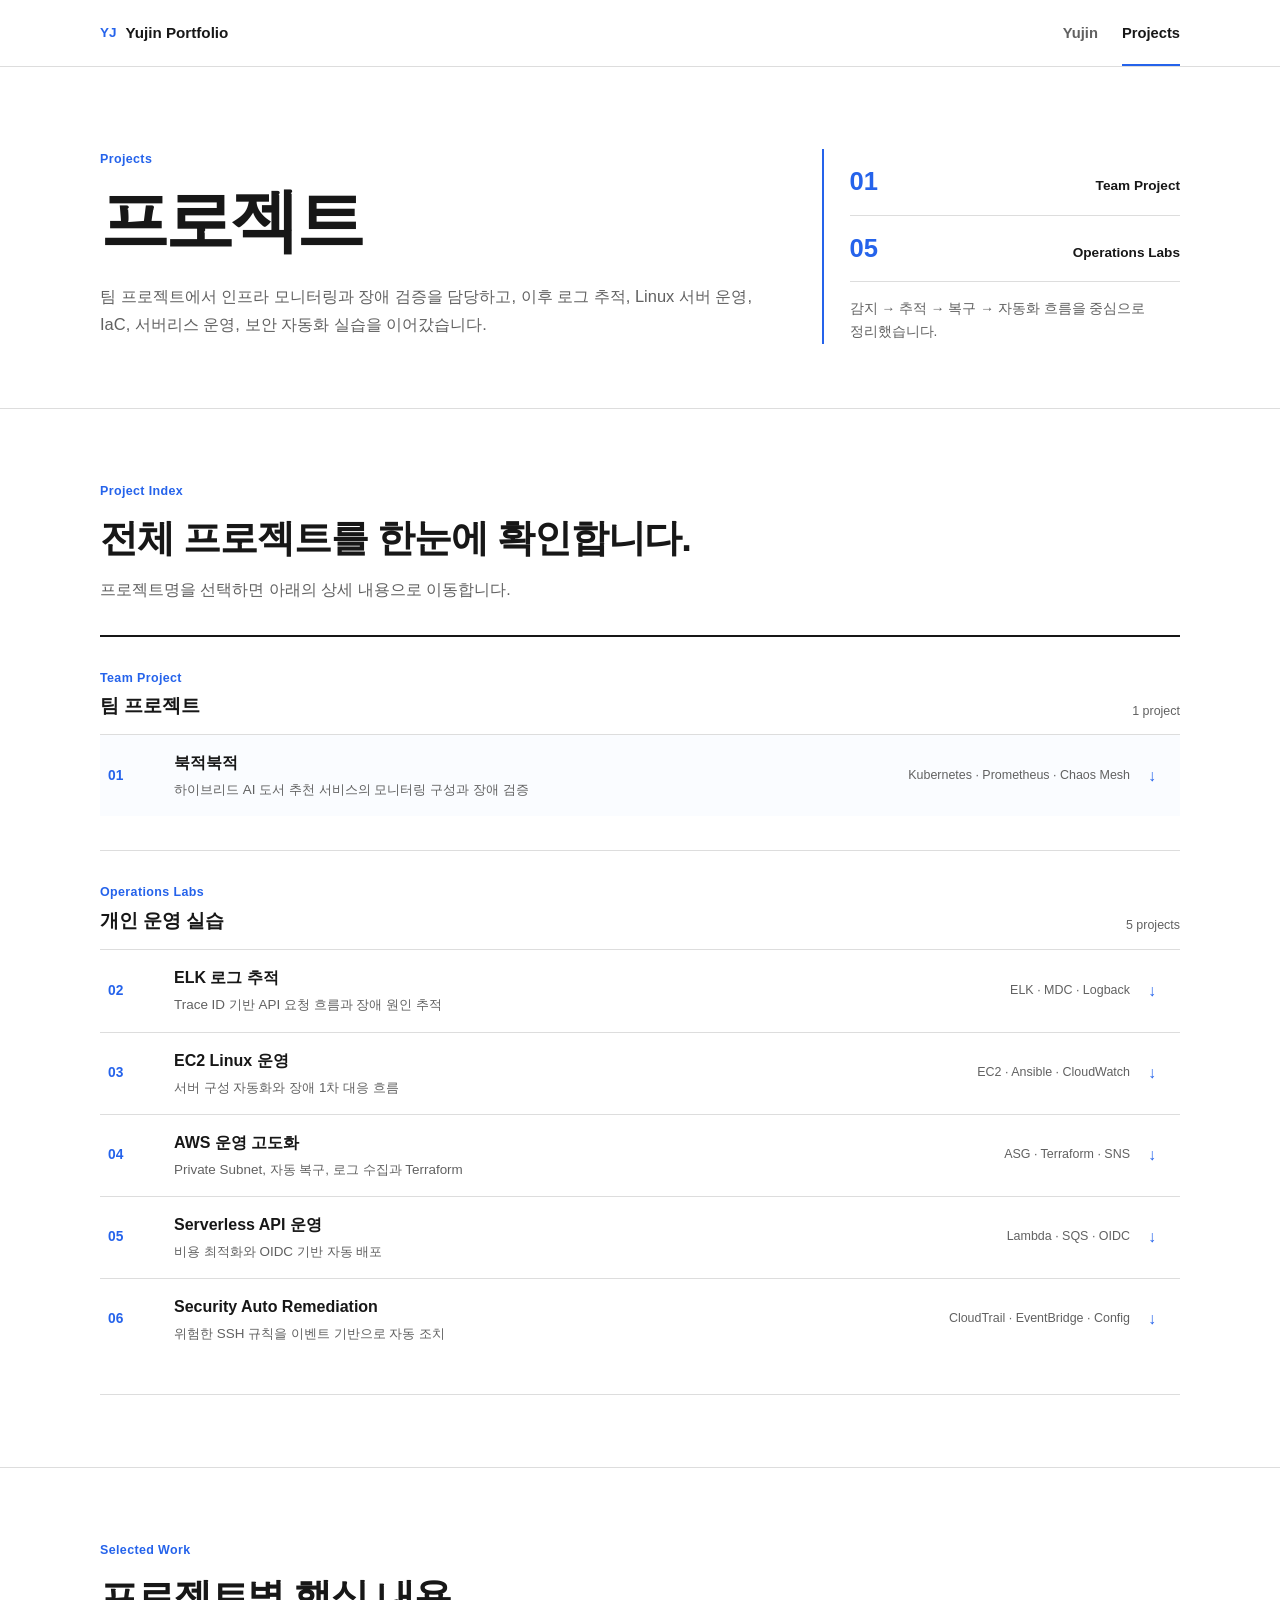
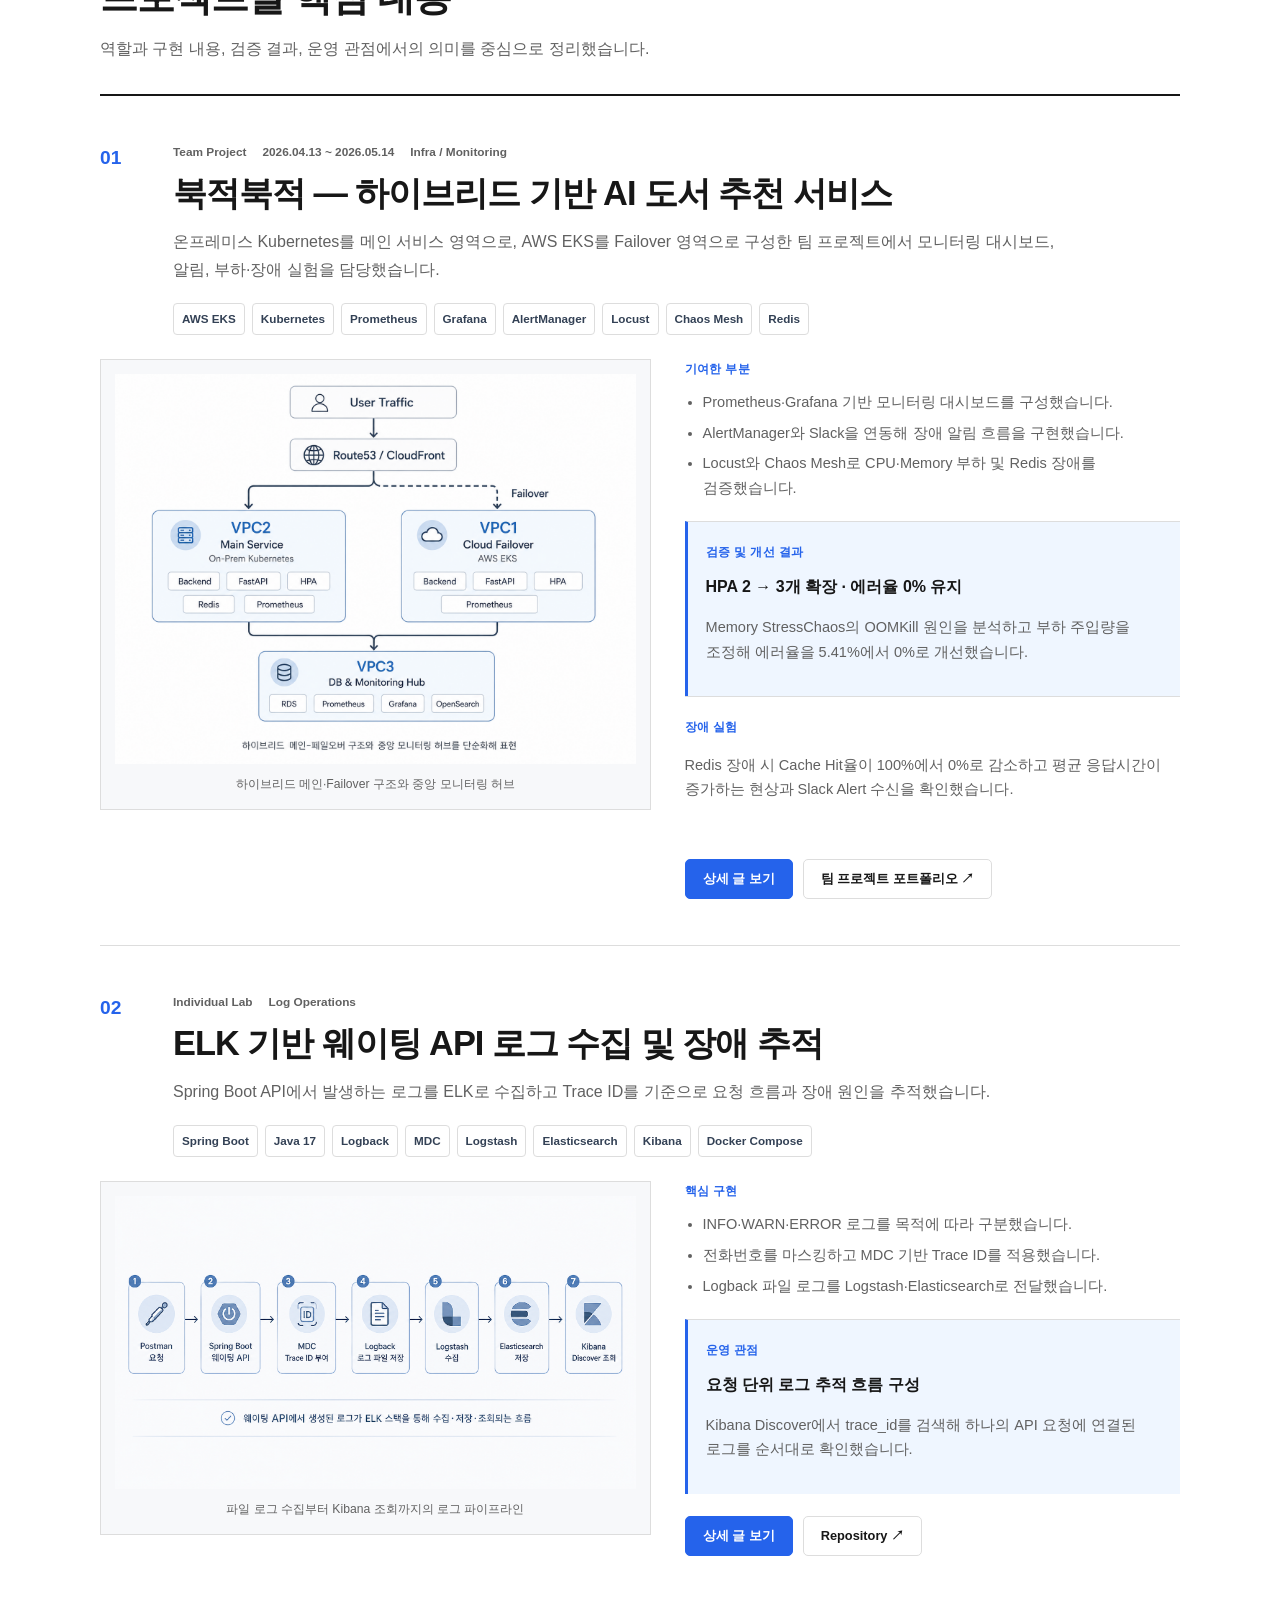
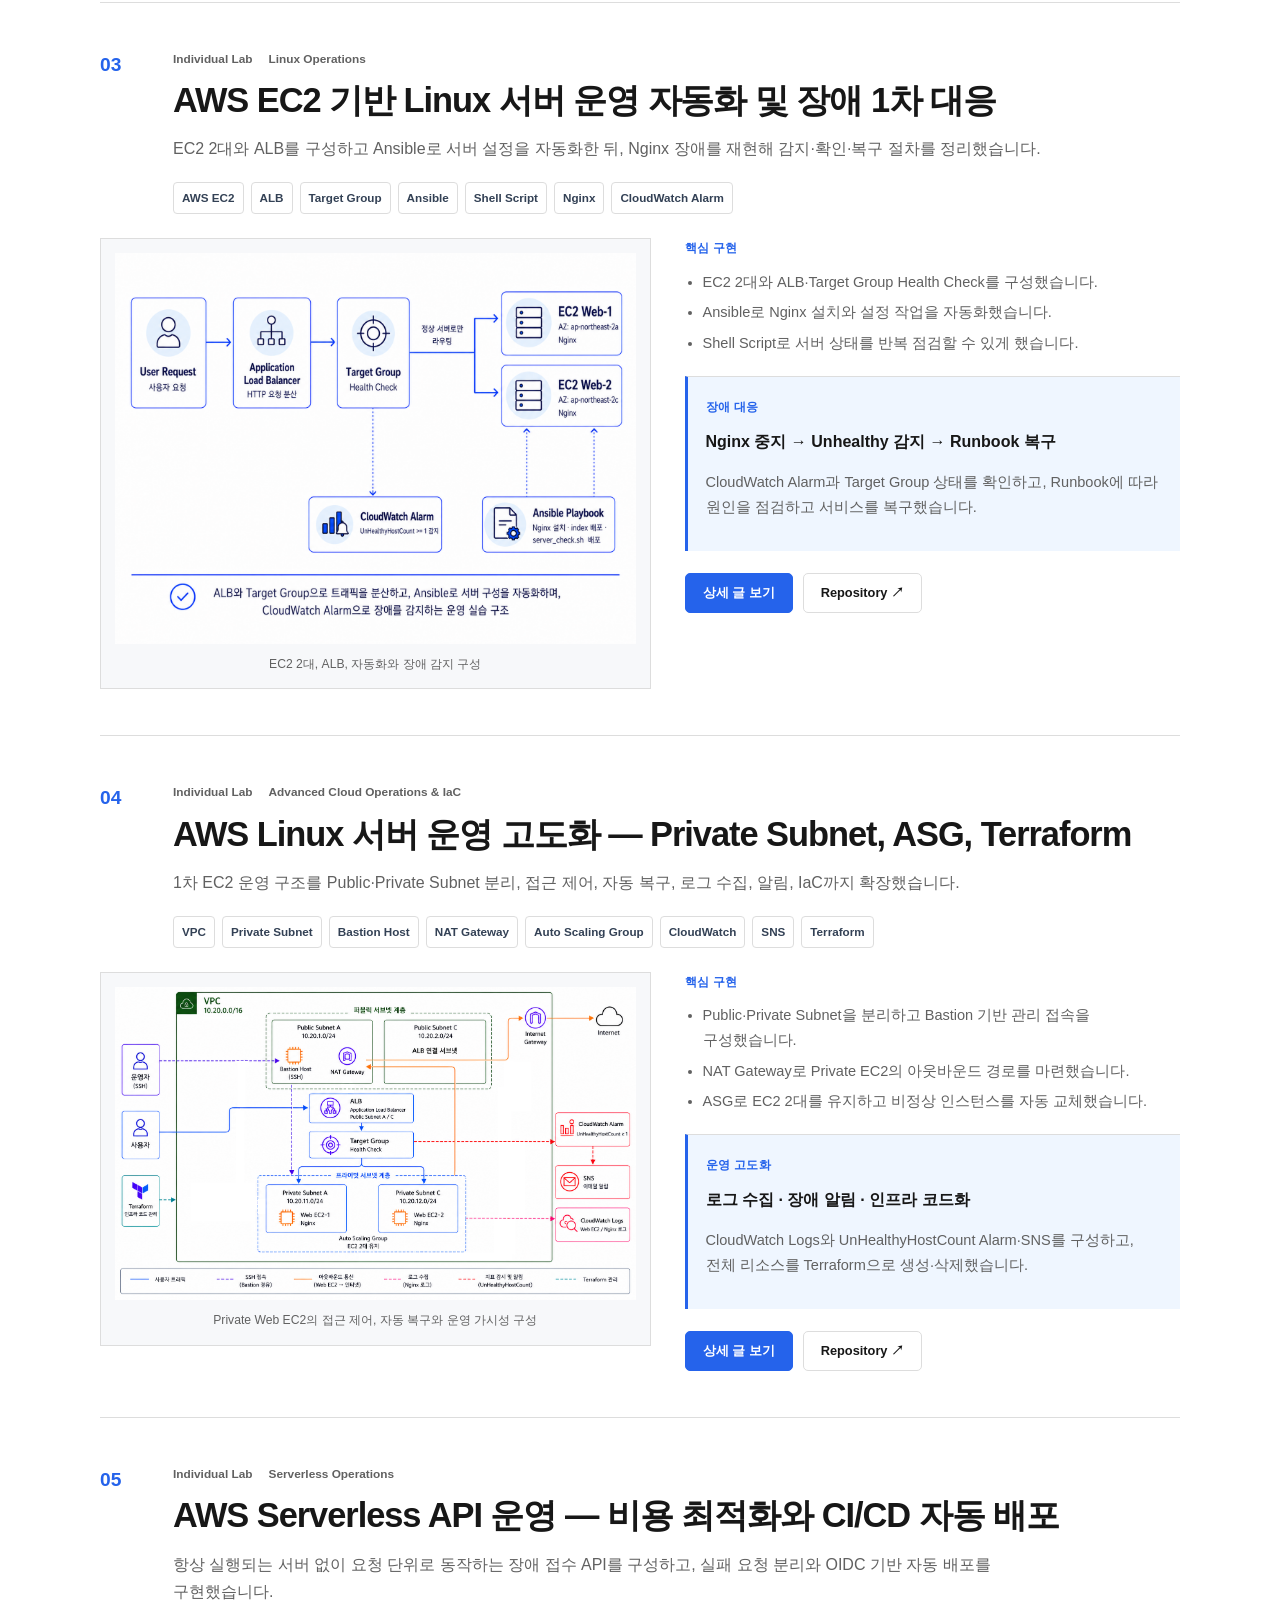
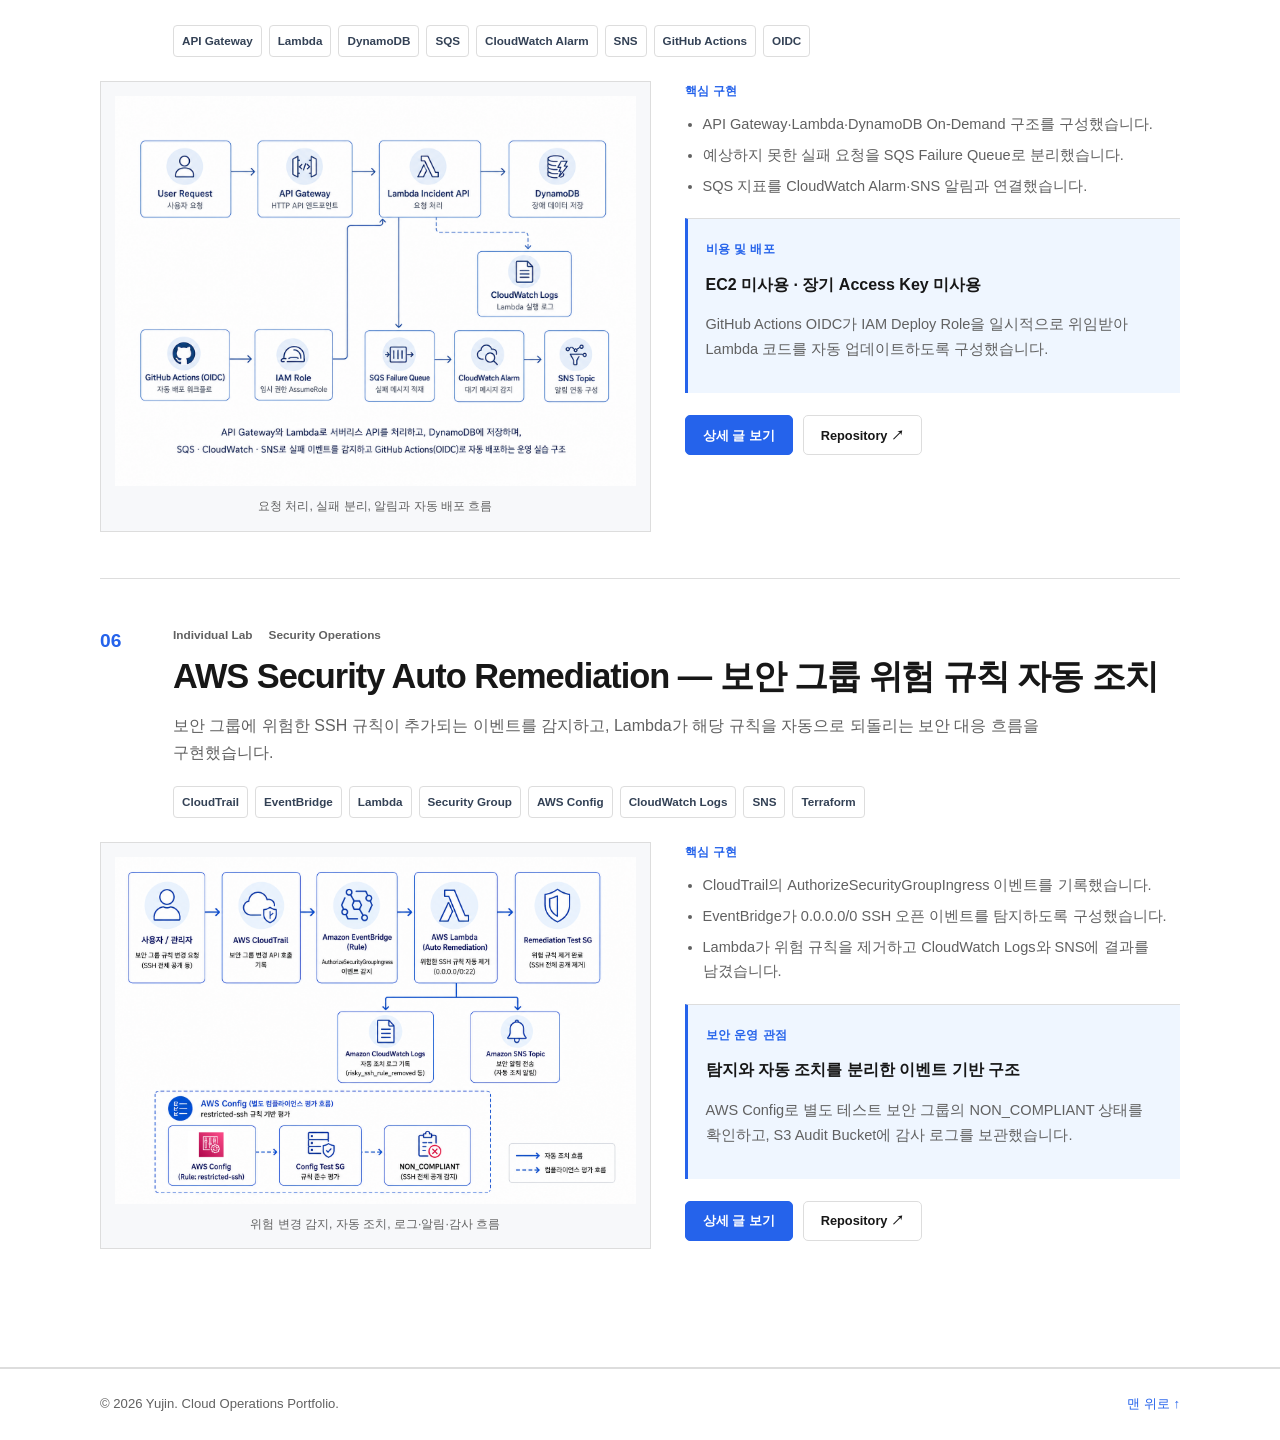
==== projects.html @ e7fc1673 "Add files via upload" ====
<!DOCTYPE html>
<html lang="ko">
<head>
  <meta charset="UTF-8">
  <meta name="viewport" content="width=device-width, initial-scale=1.0">
  <meta name="description" content="Yujin의 팀 프로젝트와 AWS/Linux 클라우드 운영 개인 실습 프로젝트를 소개합니다.">
  <title>Projects | Yujin Cloud Operations Portfolio</title>
  <style>
:root {
  --bg: #ffffff;
  --soft: #f7f8fa;
  --text: #171717;
  --muted: #616161;
  --line: #dddddd;
  --blue: #2563eb;
  --blue-soft: #eff6ff;
  --container: 1080px;
}

* { box-sizing: border-box; }
html { scroll-behavior: smooth; scroll-padding-top: 76px; }
body {
  margin: 0;
  color: var(--text);
  background: var(--bg);
  font-family: "Pretendard", "Noto Sans KR", "Apple SD Gothic Neo", "Malgun Gothic", sans-serif;
  font-size: 16px;
  line-height: 1.7;
  word-break: keep-all;
}
img { display: block; max-width: 100%; }
a { color: inherit; text-decoration: none; }
.container { width: min(calc(100% - 40px), var(--container)); margin: 0 auto; }
.section { padding: 72px 0; }
.muted-section { background: var(--soft); border-top: 1px solid var(--line); border-bottom: 1px solid var(--line); }
.skip-link { position: fixed; top: -60px; left: 12px; z-index: 999; padding: 8px 12px; background: var(--blue); color: #fff; }
.skip-link:focus { top: 12px; }

.site-header {
  position: sticky;
  top: 0;
  z-index: 100;
  background: rgba(255,255,255,.96);
  border-bottom: 1px solid var(--line);
}
.header-inner { min-height: 64px; display: flex; align-items: center; justify-content: space-between; gap: 24px; }
.logo { display: flex; align-items: center; gap: 9px; font-weight: 700; }
.logo-mark { color: var(--blue); font-size: .84rem; font-weight: 800; }
.logo-text { font-size: .95rem; }
.main-nav { display: flex; gap: 24px; font-size: .92rem; font-weight: 600; }
.main-nav a { padding: 21px 0 18px; color: var(--muted); border-bottom: 2px solid transparent; }
.main-nav a:hover, .main-nav a:focus-visible, .main-nav a.active { color: var(--text); border-bottom-color: var(--blue); }

.eyebrow, .panel-label, .showcase-label, .directory-kicker {
  margin: 0 0 10px;
  color: var(--blue);
  font-size: .78rem;
  font-weight: 700;
  letter-spacing: .03em;
  text-transform: none;
}
.section-heading { max-width: 760px; margin-bottom: 32px; }
.section-heading h2, .project-group-heading h2 { margin: 0; font-size: clamp(1.75rem, 3.5vw, 2.4rem); line-height: 1.35; letter-spacing: -.03em; }
.section-heading > p:last-child { margin: 12px 0 0; color: var(--muted); }

.hero { padding: 90px 0 76px; border-bottom: 1px solid var(--line); }
.hero-grid, .projects-hero-grid { display: grid; grid-template-columns: minmax(0,1.3fr) minmax(280px,.7fr); gap: 56px; align-items: start; }
.hero h1, .page-hero h1, .projects-hero h1, .detail-hero h1 {
  margin: 0;
  font-size: clamp(2.5rem, 5.4vw, 4.5rem);
  line-height: 1.16;
  letter-spacing: -.055em;
}
.hero-description, .projects-hero-description, .detail-lead, .page-hero > .container > p:last-child {
  max-width: 760px;
  margin: 22px 0 0;
  color: var(--muted);
  font-size: 1.03rem;
}
.hero-actions, .detail-actions, .showcase-actions { display: flex; flex-wrap: wrap; gap: 10px; margin-top: 28px; }
.button {
  display: inline-flex;
  min-height: 43px;
  align-items: center;
  justify-content: center;
  padding: 0 17px;
  border: 1px solid var(--line);
  border-radius: 5px;
  background: #fff;
  font-size: .88rem;
  font-weight: 700;
}
.button:hover, .button:focus-visible { border-color: var(--blue); color: var(--blue); }
.button.primary { color: #fff; background: var(--blue); border-color: var(--blue); }
.button.primary:hover, .button.primary:focus-visible { color: #fff; background: #1d4ed8; }
.button.secondary, .light-button { background: #fff !important; color: var(--text) !important; }

.hero-panel, .project-summary-panel {
  padding: 0 0 0 26px;
  border-left: 2px solid var(--blue);
}
.hero-panel h2 { margin: 0 0 16px; font-size: 1.35rem; }
.profile-list { margin: 0; }
.profile-list div { padding: 13px 0; border-top: 1px solid var(--line); }
.profile-list dt { margin-bottom: 3px; font-size: .82rem; font-weight: 700; }
.profile-list dd { margin: 0; color: var(--muted); font-size: .9rem; }

.intro-card { max-width: 900px; padding: 0; }
.intro-card p { margin: 0; color: var(--muted); }
.intro-card p + p { margin-top: 14px; }
.profile-table-block { margin-top: 42px; }
.table-title-row { margin-bottom: 12px; }
.table-title-row h3 { margin: 0; font-size: 1.25rem; }
.table-wrap { overflow-x: auto; border-top: 2px solid var(--text); border-bottom: 1px solid var(--line); }
.portfolio-table { width: 100%; min-width: 680px; border-collapse: collapse; text-align: left; }
.portfolio-table th, .portfolio-table td { padding: 15px 14px; border-bottom: 1px solid var(--line); vertical-align: top; }
.portfolio-table th { background: transparent; font-size: .84rem; font-weight: 700; white-space: nowrap; }
.portfolio-table td { color: var(--muted); font-size: .91rem; }
.portfolio-table td:first-child { color: var(--text); font-weight: 600; }
.portfolio-table tbody tr:last-child td { border-bottom: 0; }
.education-table th:first-child, .education-table td:first-child { width: 22%; white-space: nowrap; }
.detail-education-table th:first-child, .detail-education-table td:first-child { width: 36%; }

.skill-grid { display: grid; grid-template-columns: repeat(2,minmax(0,1fr)); border-top: 1px solid var(--line); }
.skill-card { padding: 24px 0; border-bottom: 1px solid var(--line); }
.skill-card:nth-child(odd) { padding-right: 28px; }
.skill-card:nth-child(even) { padding-left: 28px; border-left: 1px solid var(--line); }
.skill-card:last-child:nth-child(odd) { grid-column: 1 / -1; padding-right: 0; }
.skill-card h3 { margin: 0 0 13px; font-size: 1.02rem; }
.skill-tags, .showcase-tags, .tags, .about-keywords { display: flex; flex-wrap: wrap; gap: 7px; }
.skill-tags span, .showcase-tags span, .tags span, .about-keywords span, .index-tags span {
  padding: 5px 8px;
  color: #334155;
  background: #fff;
  border: 1px solid var(--line);
  border-radius: 4px;
  font-size: .73rem;
  font-weight: 600;
}

.contact-box { display: flex; align-items: end; justify-content: space-between; gap: 40px; padding: 0; }
.contact-box h2 { max-width: 760px; margin: 0; font-size: clamp(1.6rem,3vw,2.25rem); line-height: 1.4; }
.contact-box p:last-child { margin: 10px 0 0; color: var(--muted); }
.contact-links { display: flex; flex-wrap: wrap; gap: 10px 24px; margin-top: 18px; }
.contact-links a { color: var(--blue); font-size: .92rem; font-weight: 600; }

.page-hero, .projects-hero, .detail-hero { padding: 82px 0 64px; border-bottom: 1px solid var(--line); }
.project-summary-panel > div { display: flex; align-items: baseline; justify-content: space-between; padding: 11px 0; border-bottom: 1px solid var(--line); }
.project-summary-panel strong { color: var(--blue); font-size: 1.6rem; }
.project-summary-panel span { font-size: .85rem; font-weight: 600; }
.project-summary-panel p { margin: 15px 0 0; color: var(--muted); font-size: .86rem; }

.project-index-section { background: #fff; }
.project-directory { border-top: 2px solid var(--text); }
.directory-group { padding: 26px 0 34px; border-bottom: 1px solid var(--line); }
.directory-group-heading { display: flex; justify-content: space-between; gap: 24px; align-items: end; margin-bottom: 12px; }
.directory-group-heading h3 { margin: 0; font-size: 1.18rem; }
.directory-count { color: var(--muted); font-size: .78rem; }
.directory-list { border-top: 1px solid var(--line); }
.directory-item {
  display: grid;
  grid-template-columns: 48px minmax(0,1fr) minmax(190px,.7fr) 24px;
  gap: 18px;
  align-items: center;
  min-height: 82px;
  padding: 13px 8px;
  border-top: 1px solid var(--line);
}
.directory-list .directory-item:first-child { border-top: 0; }
.directory-item:hover, .directory-item:focus-visible { background: var(--blue-soft); }
.directory-item-featured { background: #fafcff; }
.directory-number { color: var(--blue); font-size: .86rem; font-weight: 700; }
.directory-main { display: flex; flex-direction: column; }
.directory-main strong { font-size: 1rem; }
.directory-main small { margin-top: 3px; color: var(--muted); font-size: .84rem; }
.directory-tech { color: var(--muted); font-size: .78rem; text-align: right; }
.directory-arrow { color: var(--blue); }

.project-detail-list { background: #fff; }
.project-showcase { scroll-margin-top: 88px; padding: 46px 0; border-top: 1px solid var(--line); }
.project-showcase:first-of-type { border-top: 2px solid var(--text); }
.project-showcase + .project-showcase { margin-top: 0; }
.team-showcase, .highlighted-showcase { border-color: var(--line); }
.showcase-header { display: grid; grid-template-columns: 55px minmax(0,1fr); gap: 18px; }
.showcase-number { color: var(--blue); font-size: 1.2rem; font-weight: 700; }
.showcase-meta { display: flex; flex-wrap: wrap; gap: 7px 16px; color: var(--muted); font-size: .74rem; font-weight: 600; }
.showcase-title-wrap h3 { margin: 8px 0 0; font-size: clamp(1.55rem,3vw,2.15rem); line-height: 1.35; letter-spacing: -.03em; }
.showcase-title-wrap > p { max-width: 900px; margin: 12px 0 0; color: var(--muted); }
.showcase-tags { margin: 20px 0 24px 73px; }
.showcase-grid { display: grid; grid-template-columns: minmax(0,1fr) minmax(340px,.9fr); gap: 34px; align-items: start; }
.showcase-image { margin: 0; padding: 14px; background: var(--soft); border: 1px solid var(--line); }
.showcase-image img { width: 100%; max-height: 480px; object-fit: contain; }
.showcase-image figcaption { margin-top: 10px; color: var(--muted); font-size: .76rem; text-align: center; }
.showcase-content { display: flex; flex-direction: column; }
.showcase-block, .showcase-result { padding: 0 0 20px; }
.showcase-block + .showcase-block, .showcase-result + .showcase-block, .showcase-block + .showcase-result { padding-top: 20px; border-top: 1px solid var(--line); }
.showcase-block ul { margin: 0; padding-left: 18px; }
.showcase-block li, .showcase-block p:not(.showcase-label), .showcase-result p:not(.showcase-label) { color: var(--muted); font-size: .91rem; }
.showcase-block li + li { margin-top: 6px; }
.showcase-result { padding: 17px 18px; background: var(--blue-soft); border-left: 3px solid var(--blue); }
.showcase-result strong { display: block; margin-bottom: 6px; }
.showcase-actions { margin-top: 22px; }
.showcase-actions .button { min-height: 40px; font-size: .8rem; }

.breadcrumb { margin-bottom: 20px; color: var(--muted); font-size: .84rem; }
.breadcrumb a { color: var(--blue); font-weight: 600; }
.detail-layout { display: grid; grid-template-columns: minmax(0,1fr) 230px; gap: 56px; align-items: start; }
.detail-content section { padding: 34px 0; border-bottom: 1px solid var(--line); }
.detail-content section:first-child { padding-top: 0; }
.detail-content h2 { margin: 0 0 14px; font-size: 1.55rem; letter-spacing: -.025em; }
.detail-content h3 { margin: 22px 0 8px; }
.detail-content p, .detail-content li { color: var(--muted); }
.detail-content ul, .detail-content ol { padding-left: 20px; }
.detail-image { margin: 10px 0 0; padding: 12px; border: 1px solid var(--line); background: var(--soft); }
.detail-sidebar { position: sticky; top: 88px; padding-left: 18px; border-left: 1px solid var(--line); }
.detail-sidebar strong { display: block; margin-bottom: 10px; }
.detail-sidebar a { display: block; padding: 6px 0; color: var(--muted); font-size: .83rem; }
.detail-sidebar a:hover { color: var(--blue); }
.note-box { padding: 16px 18px; background: var(--blue-soft); border-left: 3px solid var(--blue); }
.note-box p { margin: 0; }

.about-grid, .background-grid { display: grid; grid-template-columns: repeat(2,minmax(0,1fr)); gap: 32px; }
.about-copy { color: var(--muted); }
.background-card { padding: 0; }
.background-card h3 { margin: 8px 0; }
.credential-list { margin: 12px 0 0; padding: 0; list-style: none; }
.credential-list li { display: flex; justify-content: space-between; gap: 18px; padding: 9px 0; border-top: 1px solid var(--line); }
.credential-list span { color: var(--muted); font-size: .82rem; }

.site-footer { padding: 24px 0; border-top: 1px solid var(--line); color: var(--muted); font-size: .82rem; }
.footer-inner { display: flex; justify-content: space-between; gap: 20px; }
.footer-inner p { margin: 0; }
.footer-inner a { color: var(--blue); }
.text-link { color: var(--blue); font-weight: 600; }
.project-list, .focus-grid, .journey-list { display: grid; gap: 18px; }

@media (max-width: 900px) {
  .hero-grid, .projects-hero-grid, .showcase-grid, .detail-layout, .about-grid, .background-grid { grid-template-columns: 1fr; }
  .hero-panel, .project-summary-panel { padding: 22px 0 0; border-left: 0; border-top: 2px solid var(--blue); }
  .detail-sidebar { position: static; order: -1; padding: 0 0 14px; border-left: 0; border-bottom: 1px solid var(--line); }
  .directory-item { grid-template-columns: 42px minmax(0,1fr) 24px; }
  .directory-tech { display: none; }
}

@media (max-width: 700px) {
  .container { width: min(calc(100% - 28px), var(--container)); }
  .section { padding: 56px 0; }
  .header-inner { min-height: 58px; }
  .logo-text { display: none; }
  .main-nav { gap: 16px; font-size: .84rem; }
  .main-nav a { padding: 18px 0 15px; }
  .hero, .page-hero, .projects-hero, .detail-hero { padding: 64px 0 50px; }
  .hero h1, .page-hero h1, .projects-hero h1, .detail-hero h1 { font-size: clamp(2.2rem,11vw,3.25rem); }
  .skill-grid { grid-template-columns: 1fr; }
  .skill-card:nth-child(odd), .skill-card:nth-child(even) { padding: 20px 0; border-left: 0; }
  .skill-card:last-child:nth-child(odd) { grid-column: auto; }
  .contact-box, .footer-inner { align-items: flex-start; flex-direction: column; }
  .contact-box .button { width: 100%; }
  .portfolio-table th, .portfolio-table td { padding: 13px 12px; }
  .showcase-header { grid-template-columns: 1fr; gap: 4px; }
  .showcase-tags { margin-left: 0; }
  .project-showcase { padding: 38px 0; }
  .directory-item { min-height: 76px; padding: 12px 4px; }
  .directory-main small { white-space: normal; }
}

</style>
</head>
<body>
  <a class="skip-link" href="#main-content">본문으로 바로가기</a>

  <header class="site-header">
    <div class="container header-inner">
      <a class="logo" href="index.html" aria-label="Yujin 홈으로 이동">
        <span class="logo-mark">YJ</span>
        <span class="logo-text">Yujin Portfolio</span>
      </a>
      <nav class="main-nav" aria-label="주요 메뉴">
        <a href="index.html">Yujin</a>
        <a class="active" href="projects.html" aria-current="page">Projects</a>
      </nav>
    </div>
  </header>

  <main id="main-content">
    <section class="page-hero projects-hero section">
      <div class="container projects-hero-grid">
        <div>
          <p class="eyebrow">Projects</p>
          <h1>프로젝트</h1>
          <p class="projects-hero-description">
            팀 프로젝트에서 인프라 모니터링과 장애 검증을 담당하고,
            이후 로그 추적, Linux 서버 운영, IaC, 서버리스 운영, 보안 자동화 실습을 이어갔습니다.
          </p>
        </div>
        <aside class="project-summary-panel" aria-label="프로젝트 구성 요약">
          <div>
            <strong>01</strong>
            <span>Team Project</span>
          </div>
          <div>
            <strong>05</strong>
            <span>Operations Labs</span>
          </div>
          <p>감지 → 추적 → 복구 → 자동화 흐름을 중심으로 정리했습니다.</p>
        </aside>
      </div>
    </section>

    <section class="project-index-section section" aria-labelledby="project-index-title">
      <div class="container">
        <div class="section-heading project-index-heading">
          <p class="eyebrow">Project Index</p>
          <h2 id="project-index-title">전체 프로젝트를 한눈에 확인합니다.</h2>
          <p>프로젝트명을 선택하면 아래의 상세 내용으로 이동합니다.</p>
        </div>

        <nav class="project-directory" aria-label="프로젝트 목차">
          <section class="directory-group" aria-labelledby="team-directory-title">
            <div class="directory-group-heading">
              <div>
                <span class="directory-kicker">Team Project</span>
                <h3 id="team-directory-title">팀 프로젝트</h3>
              </div>
              <span class="directory-count">1 project</span>
            </div>

            <a class="directory-item directory-item-featured" href="#project-bukjeokbukjeok">
              <span class="directory-number">01</span>
              <span class="directory-main">
                <strong>북적북적</strong>
                <small>하이브리드 AI 도서 추천 서비스의 모니터링 구성과 장애 검증</small>
              </span>
              <span class="directory-tech">Kubernetes · Prometheus · Chaos Mesh</span>
              <span class="directory-arrow" aria-hidden="true">↓</span>
            </a>
          </section>

          <section class="directory-group" aria-labelledby="lab-directory-title">
            <div class="directory-group-heading">
              <div>
                <span class="directory-kicker">Operations Labs</span>
                <h3 id="lab-directory-title">개인 운영 실습</h3>
              </div>
              <span class="directory-count">5 projects</span>
            </div>

            <div class="directory-list">
              <a class="directory-item" href="#project-elk">
                <span class="directory-number">02</span>
                <span class="directory-main"><strong>ELK 로그 추적</strong><small>Trace ID 기반 API 요청 흐름과 장애 원인 추적</small></span>
                <span class="directory-tech">ELK · MDC · Logback</span>
                <span class="directory-arrow" aria-hidden="true">↓</span>
              </a>
              <a class="directory-item" href="#project-ec2">
                <span class="directory-number">03</span>
                <span class="directory-main"><strong>EC2 Linux 운영</strong><small>서버 구성 자동화와 장애 1차 대응 흐름</small></span>
                <span class="directory-tech">EC2 · Ansible · CloudWatch</span>
                <span class="directory-arrow" aria-hidden="true">↓</span>
              </a>
              <a class="directory-item" href="#project-phase2">
                <span class="directory-number">04</span>
                <span class="directory-main"><strong>AWS 운영 고도화</strong><small>Private Subnet, 자동 복구, 로그 수집과 Terraform</small></span>
                <span class="directory-tech">ASG · Terraform · SNS</span>
                <span class="directory-arrow" aria-hidden="true">↓</span>
              </a>
              <a class="directory-item" href="#project-serverless">
                <span class="directory-number">05</span>
                <span class="directory-main"><strong>Serverless API 운영</strong><small>비용 최적화와 OIDC 기반 자동 배포</small></span>
                <span class="directory-tech">Lambda · SQS · OIDC</span>
                <span class="directory-arrow" aria-hidden="true">↓</span>
              </a>
              <a class="directory-item" href="#project-security">
                <span class="directory-number">06</span>
                <span class="directory-main"><strong>Security Auto Remediation</strong><small>위험한 SSH 규칙을 이벤트 기반으로 자동 조치</small></span>
                <span class="directory-tech">CloudTrail · EventBridge · Config</span>
                <span class="directory-arrow" aria-hidden="true">↓</span>
              </a>
            </div>
          </section>
        </nav>
      </div>
    </section>

    <section class="project-detail-list section muted-section" aria-labelledby="project-detail-title">
      <div class="container">
        <div class="section-heading">
          <p class="eyebrow">Selected Work</p>
          <h2 id="project-detail-title">프로젝트별 핵심 내용</h2>
          <p>역할과 구현 내용, 검증 결과, 운영 관점에서의 의미를 중심으로 정리했습니다.</p>
        </div>

        <article id="project-bukjeokbukjeok" class="project-showcase team-showcase">
          <header class="showcase-header">
            <div class="showcase-number">01</div>
            <div class="showcase-title-wrap">
              <div class="showcase-meta">
                <span>Team Project</span>
                <span>2026.04.13 ~ 2026.05.14</span>
                <span>Infra / Monitoring</span>
              </div>
              <h3>북적북적 — 하이브리드 기반 AI 도서 추천 서비스</h3>
              <p>온프레미스 Kubernetes를 메인 서비스 영역으로, AWS EKS를 Failover 영역으로 구성한 팀 프로젝트에서 모니터링 대시보드, 알림, 부하·장애 실험을 담당했습니다.</p>
            </div>
          </header>

          <div class="showcase-tags" aria-label="핵심 기술">
            <span>AWS EKS</span><span>Kubernetes</span><span>Prometheus</span><span>Grafana</span>
            <span>AlertManager</span><span>Locust</span><span>Chaos Mesh</span><span>Redis</span>
          </div>

          <div class="showcase-grid">
            <figure class="showcase-image">
              <img src="assets/images/projects/01-bukjeok/01-00-bukjeok-architecture.png" alt="온프레미스 Kubernetes 메인 서비스, AWS EKS Failover, 중앙 DB 및 모니터링 허브로 구성된 북적북적 프로젝트 아키텍처" loading="eager">
              <figcaption>하이브리드 메인·Failover 구조와 중앙 모니터링 허브</figcaption>
            </figure>

            <div class="showcase-content">
              <section class="showcase-block">
                <p class="showcase-label">기여한 부분</p>
                <ul>
                  <li>Prometheus·Grafana 기반 모니터링 대시보드를 구성했습니다.</li>
                  <li>AlertManager와 Slack을 연동해 장애 알림 흐름을 구현했습니다.</li>
                  <li>Locust와 Chaos Mesh로 CPU·Memory 부하 및 Redis 장애를 검증했습니다.</li>
                </ul>
              </section>

              <section class="showcase-result">
                <p class="showcase-label">검증 및 개선 결과</p>
                <strong>HPA 2 → 3개 확장 · 에러율 0% 유지</strong>
                <p>Memory StressChaos의 OOMKill 원인을 분석하고 부하 주입량을 조정해 에러율을 5.41%에서 0%로 개선했습니다.</p>
              </section>

              <section class="showcase-block compact">
                <p class="showcase-label">장애 실험</p>
                <p>Redis 장애 시 Cache Hit율이 100%에서 0%로 감소하고 평균 응답시간이 증가하는 현상과 Slack Alert 수신을 확인했습니다.</p>
              </section>

              <div class="showcase-actions">
                <a class="button primary" href="projects/bukjeokbukjeok.html">상세 글 보기</a>
                <a class="button secondary" href="https://drive.google.com/file/d/1EWCl7eOblLP43PARuXrdPFRA8RQ70I6f/view?usp=sharing" target="_blank" rel="noopener noreferrer">팀 프로젝트 포트폴리오 ↗</a>
              </div>
            </div>
          </div>
        </article>

        <article id="project-elk" class="project-showcase">
          <header class="showcase-header">
            <div class="showcase-number">02</div>
            <div class="showcase-title-wrap">
              <div class="showcase-meta"><span>Individual Lab</span><span>Log Operations</span></div>
              <h3>ELK 기반 웨이팅 API 로그 수집 및 장애 추적</h3>
              <p>Spring Boot API에서 발생하는 로그를 ELK로 수집하고 Trace ID를 기준으로 요청 흐름과 장애 원인을 추적했습니다.</p>
            </div>
          </header>

          <div class="showcase-tags" aria-label="핵심 기술">
            <span>Spring Boot</span><span>Java 17</span><span>Logback</span><span>MDC</span>
            <span>Logstash</span><span>Elasticsearch</span><span>Kibana</span><span>Docker Compose</span>
          </div>

          <div class="showcase-grid">
            <figure class="showcase-image">
              <img src="assets/images/projects/02-elk/02-00-elk-log-pipeline.png" alt="Spring Boot 로그가 Logback, Logstash, Elasticsearch, Kibana로 전달되는 흐름" loading="lazy">
              <figcaption>파일 로그 수집부터 Kibana 조회까지의 로그 파이프라인</figcaption>
            </figure>

            <div class="showcase-content">
              <section class="showcase-block">
                <p class="showcase-label">핵심 구현</p>
                <ul>
                  <li>INFO·WARN·ERROR 로그를 목적에 따라 구분했습니다.</li>
                  <li>전화번호를 마스킹하고 MDC 기반 Trace ID를 적용했습니다.</li>
                  <li>Logback 파일 로그를 Logstash·Elasticsearch로 전달했습니다.</li>
                </ul>
              </section>
              <section class="showcase-result">
                <p class="showcase-label">운영 관점</p>
                <strong>요청 단위 로그 추적 흐름 구성</strong>
                <p>Kibana Discover에서 trace_id를 검색해 하나의 API 요청에 연결된 로그를 순서대로 확인했습니다.</p>
              </section>
              <div class="showcase-actions">
                <a class="button primary" href="projects/elk-log-tracing.html">상세 글 보기</a>
                <a class="button secondary" href="https://github.com/Yujajja/waiting-api-elk-logging" target="_blank" rel="noopener noreferrer">Repository ↗</a>
              </div>
            </div>
          </div>
        </article>

        <article id="project-ec2" class="project-showcase">
          <header class="showcase-header">
            <div class="showcase-number">03</div>
            <div class="showcase-title-wrap">
              <div class="showcase-meta"><span>Individual Lab</span><span>Linux Operations</span></div>
              <h3>AWS EC2 기반 Linux 서버 운영 자동화 및 장애 1차 대응</h3>
              <p>EC2 2대와 ALB를 구성하고 Ansible로 서버 설정을 자동화한 뒤, Nginx 장애를 재현해 감지·확인·복구 절차를 정리했습니다.</p>
            </div>
          </header>

          <div class="showcase-tags" aria-label="핵심 기술">
            <span>AWS EC2</span><span>ALB</span><span>Target Group</span><span>Ansible</span>
            <span>Shell Script</span><span>Nginx</span><span>CloudWatch Alarm</span>
          </div>

          <div class="showcase-grid">
            <figure class="showcase-image">
              <img src="assets/images/projects/03-ec2-ops/03-00-ec2-ops-architecture.png" alt="사용자 요청이 ALB와 Target Group을 거쳐 EC2 두 대로 전달되고 CloudWatch와 Ansible이 연결된 흐름" loading="lazy">
              <figcaption>EC2 2대, ALB, 자동화와 장애 감지 구성</figcaption>
            </figure>

            <div class="showcase-content">
              <section class="showcase-block">
                <p class="showcase-label">핵심 구현</p>
                <ul>
                  <li>EC2 2대와 ALB·Target Group Health Check를 구성했습니다.</li>
                  <li>Ansible로 Nginx 설치와 설정 작업을 자동화했습니다.</li>
                  <li>Shell Script로 서버 상태를 반복 점검할 수 있게 했습니다.</li>
                </ul>
              </section>
              <section class="showcase-result">
                <p class="showcase-label">장애 대응</p>
                <strong>Nginx 중지 → Unhealthy 감지 → Runbook 복구</strong>
                <p>CloudWatch Alarm과 Target Group 상태를 확인하고, Runbook에 따라 원인을 점검하고 서비스를 복구했습니다.</p>
              </section>
              <div class="showcase-actions">
                <a class="button primary" href="projects/ec2-linux-operations.html">상세 글 보기</a>
                <a class="button secondary" href="https://github.com/Yujajja/aws-linux-ops-practice" target="_blank" rel="noopener noreferrer">Repository ↗</a>
              </div>
            </div>
          </div>
        </article>

        <article id="project-phase2" class="project-showcase highlighted-showcase">
          <header class="showcase-header">
            <div class="showcase-number">04</div>
            <div class="showcase-title-wrap">
              <div class="showcase-meta"><span>Individual Lab</span><span>Advanced Cloud Operations &amp; IaC</span></div>
              <h3>AWS Linux 서버 운영 고도화 — Private Subnet, ASG, Terraform</h3>
              <p>1차 EC2 운영 구조를 Public·Private Subnet 분리, 접근 제어, 자동 복구, 로그 수집, 알림, IaC까지 확장했습니다.</p>
            </div>
          </header>

          <div class="showcase-tags" aria-label="핵심 기술">
            <span>VPC</span><span>Private Subnet</span><span>Bastion Host</span><span>NAT Gateway</span>
            <span>Auto Scaling Group</span><span>CloudWatch</span><span>SNS</span><span>Terraform</span>
          </div>

          <div class="showcase-grid">
            <figure class="showcase-image">
              <img src="assets/images/projects/04-aws-ops/04-00-aws-ops-architecture.png" alt="Public 및 Private Subnet, ALB, Bastion, NAT Gateway, ASG, CloudWatch, Terraform으로 구성된 AWS 아키텍처" loading="lazy">
              <figcaption>Private Web EC2의 접근 제어, 자동 복구와 운영 가시성 구성</figcaption>
            </figure>

            <div class="showcase-content">
              <section class="showcase-block">
                <p class="showcase-label">핵심 구현</p>
                <ul>
                  <li>Public·Private Subnet을 분리하고 Bastion 기반 관리 접속을 구성했습니다.</li>
                  <li>NAT Gateway로 Private EC2의 아웃바운드 경로를 마련했습니다.</li>
                  <li>ASG로 EC2 2대를 유지하고 비정상 인스턴스를 자동 교체했습니다.</li>
                </ul>
              </section>
              <section class="showcase-result">
                <p class="showcase-label">운영 고도화</p>
                <strong>로그 수집 · 장애 알림 · 인프라 코드화</strong>
                <p>CloudWatch Logs와 UnHealthyHostCount Alarm·SNS를 구성하고, 전체 리소스를 Terraform으로 생성·삭제했습니다.</p>
              </section>
              <div class="showcase-actions">
                <a class="button primary" href="projects/aws-operations-phase2.html">상세 글 보기</a>
                <a class="button secondary" href="https://github.com/Yujajja/aws-linux-ops-phase2" target="_blank" rel="noopener noreferrer">Repository ↗</a>
              </div>
            </div>
          </div>
        </article>

        <article id="project-serverless" class="project-showcase">
          <header class="showcase-header">
            <div class="showcase-number">05</div>
            <div class="showcase-title-wrap">
              <div class="showcase-meta"><span>Individual Lab</span><span>Serverless Operations</span></div>
              <h3>AWS Serverless API 운영 — 비용 최적화와 CI/CD 자동 배포</h3>
              <p>항상 실행되는 서버 없이 요청 단위로 동작하는 장애 접수 API를 구성하고, 실패 요청 분리와 OIDC 기반 자동 배포를 구현했습니다.</p>
            </div>
          </header>

          <div class="showcase-tags" aria-label="핵심 기술">
            <span>API Gateway</span><span>Lambda</span><span>DynamoDB</span><span>SQS</span>
            <span>CloudWatch Alarm</span><span>SNS</span><span>GitHub Actions</span><span>OIDC</span>
          </div>

          <div class="showcase-grid">
            <figure class="showcase-image">
              <img src="assets/images/projects/05-serverless/05-00-serverless-api-architecture.png" alt="API Gateway, Lambda, DynamoDB, SQS, CloudWatch, SNS, GitHub Actions OIDC로 구성된 서버리스 운영 흐름" loading="lazy">
              <figcaption>요청 처리, 실패 분리, 알림과 자동 배포 흐름</figcaption>
            </figure>

            <div class="showcase-content">
              <section class="showcase-block">
                <p class="showcase-label">핵심 구현</p>
                <ul>
                  <li>API Gateway·Lambda·DynamoDB On-Demand 구조를 구성했습니다.</li>
                  <li>예상하지 못한 실패 요청을 SQS Failure Queue로 분리했습니다.</li>
                  <li>SQS 지표를 CloudWatch Alarm·SNS 알림과 연결했습니다.</li>
                </ul>
              </section>
              <section class="showcase-result">
                <p class="showcase-label">비용 및 배포</p>
                <strong>EC2 미사용 · 장기 Access Key 미사용</strong>
                <p>GitHub Actions OIDC가 IAM Deploy Role을 일시적으로 위임받아 Lambda 코드를 자동 업데이트하도록 구성했습니다.</p>
              </section>
              <div class="showcase-actions">
                <a class="button primary" href="projects/serverless-api-operations.html">상세 글 보기</a>
                <a class="button secondary" href="https://github.com/Yujajja/aws-serverless-api-ops" target="_blank" rel="noopener noreferrer">Repository ↗</a>
              </div>
            </div>
          </div>
        </article>

        <article id="project-security" class="project-showcase">
          <header class="showcase-header">
            <div class="showcase-number">06</div>
            <div class="showcase-title-wrap">
              <div class="showcase-meta"><span>Individual Lab</span><span>Security Operations</span></div>
              <h3>AWS Security Auto Remediation — 보안 그룹 위험 규칙 자동 조치</h3>
              <p>보안 그룹에 위험한 SSH 규칙이 추가되는 이벤트를 감지하고, Lambda가 해당 규칙을 자동으로 되돌리는 보안 대응 흐름을 구현했습니다.</p>
            </div>
          </header>

          <div class="showcase-tags" aria-label="핵심 기술">
            <span>CloudTrail</span><span>EventBridge</span><span>Lambda</span><span>Security Group</span>
            <span>AWS Config</span><span>CloudWatch Logs</span><span>SNS</span><span>Terraform</span>
          </div>

          <div class="showcase-grid">
            <figure class="showcase-image">
              <img src="assets/images/projects/06-security/06-00-security-remediation-flow.png" alt="CloudTrail과 EventBridge가 보안 그룹 변경을 감지하고 Lambda가 자동 조치하는 보안 자동화 흐름" loading="lazy">
              <figcaption>위험 변경 감지, 자동 조치, 로그·알림·감사 흐름</figcaption>
            </figure>

            <div class="showcase-content">
              <section class="showcase-block">
                <p class="showcase-label">핵심 구현</p>
                <ul>
                  <li>CloudTrail의 AuthorizeSecurityGroupIngress 이벤트를 기록했습니다.</li>
                  <li>EventBridge가 0.0.0.0/0 SSH 오픈 이벤트를 탐지하도록 구성했습니다.</li>
                  <li>Lambda가 위험 규칙을 제거하고 CloudWatch Logs와 SNS에 결과를 남겼습니다.</li>
                </ul>
              </section>
              <section class="showcase-result">
                <p class="showcase-label">보안 운영 관점</p>
                <strong>탐지와 자동 조치를 분리한 이벤트 기반 구조</strong>
                <p>AWS Config로 별도 테스트 보안 그룹의 NON_COMPLIANT 상태를 확인하고, S3 Audit Bucket에 감사 로그를 보관했습니다.</p>
              </section>
              <div class="showcase-actions">
                <a class="button primary" href="projects/security-auto-remediation.html">상세 글 보기</a>
                <a class="button secondary" href="https://github.com/Yujajja/aws-security-auto-remediation" target="_blank" rel="noopener noreferrer">Repository ↗</a>
              </div>
            </div>
          </div>
        </article>
      </div>
    </section>
  </main>

  <footer class="site-footer">
    <div class="container footer-inner">
      <p>© 2026 Yujin. Cloud Operations Portfolio.</p>
      <a href="#main-content">맨 위로 ↑</a>
    </div>
  </footer>
</body>
</html>
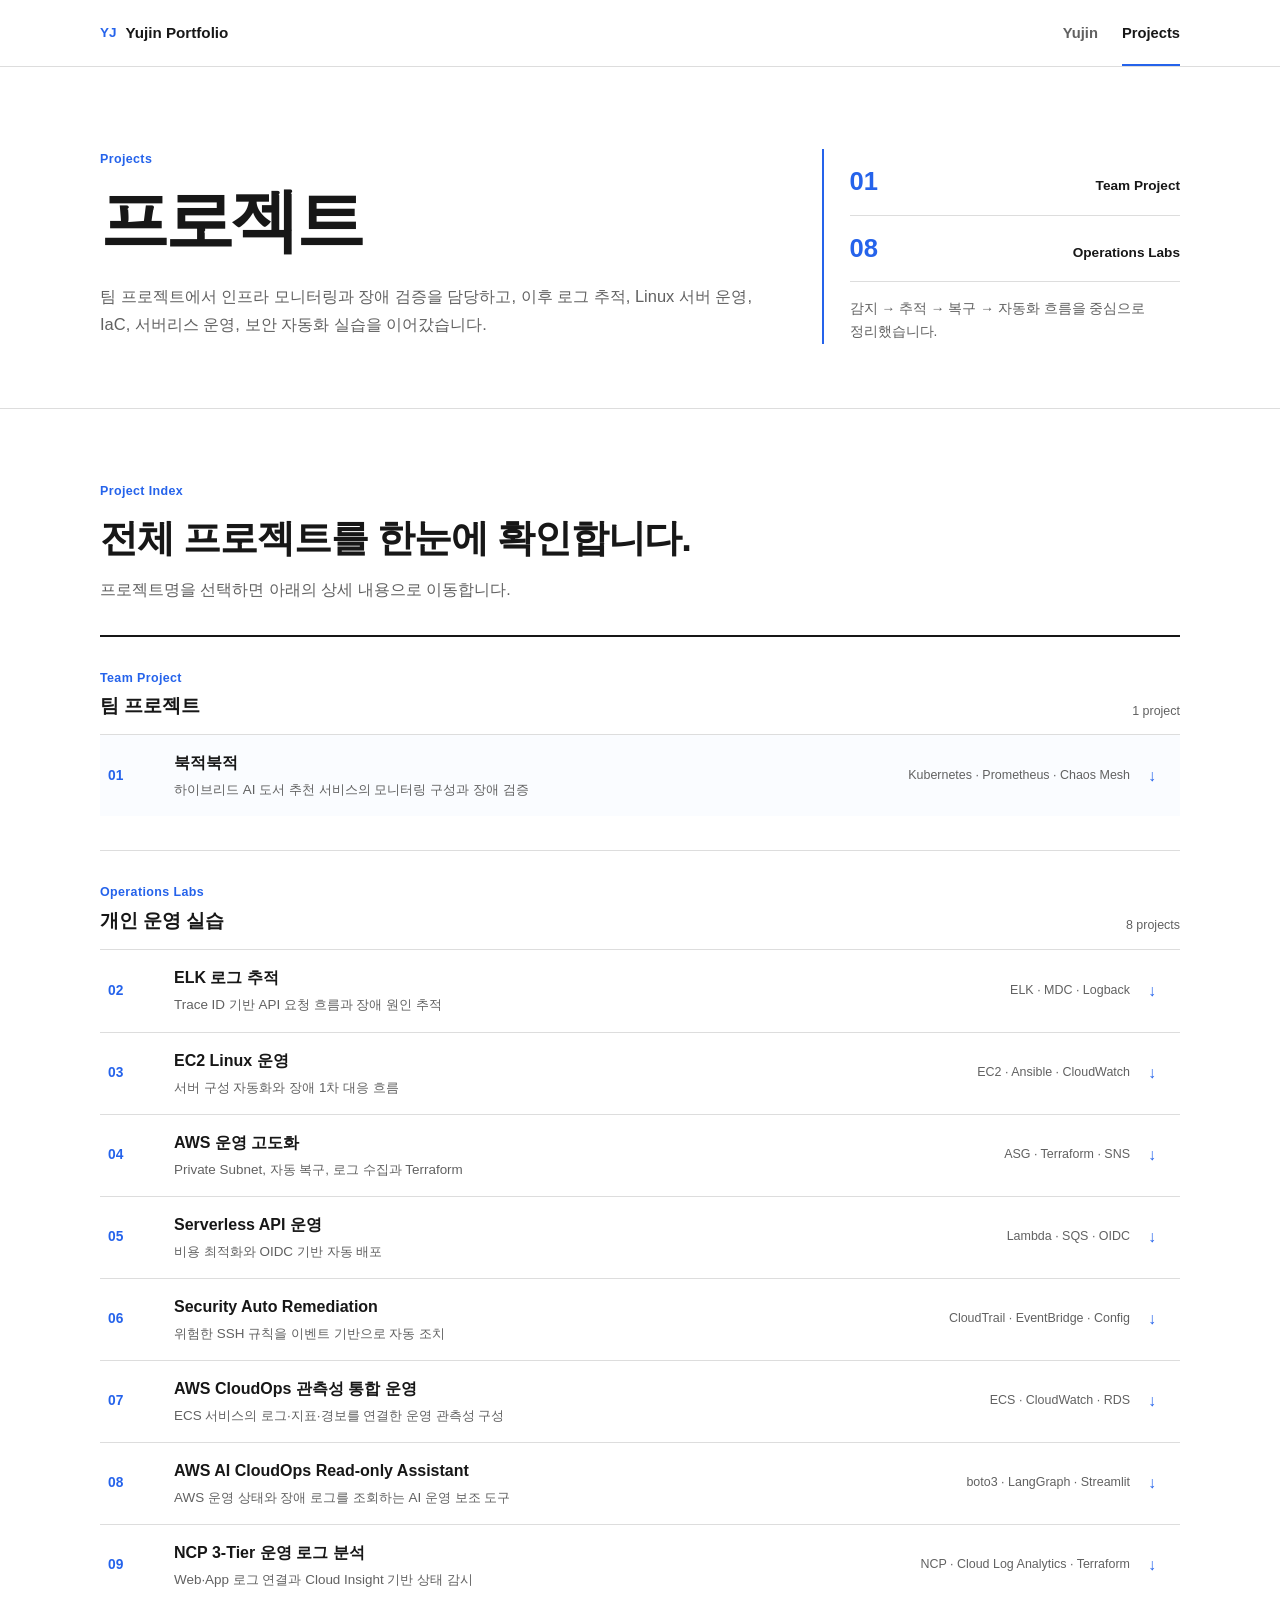
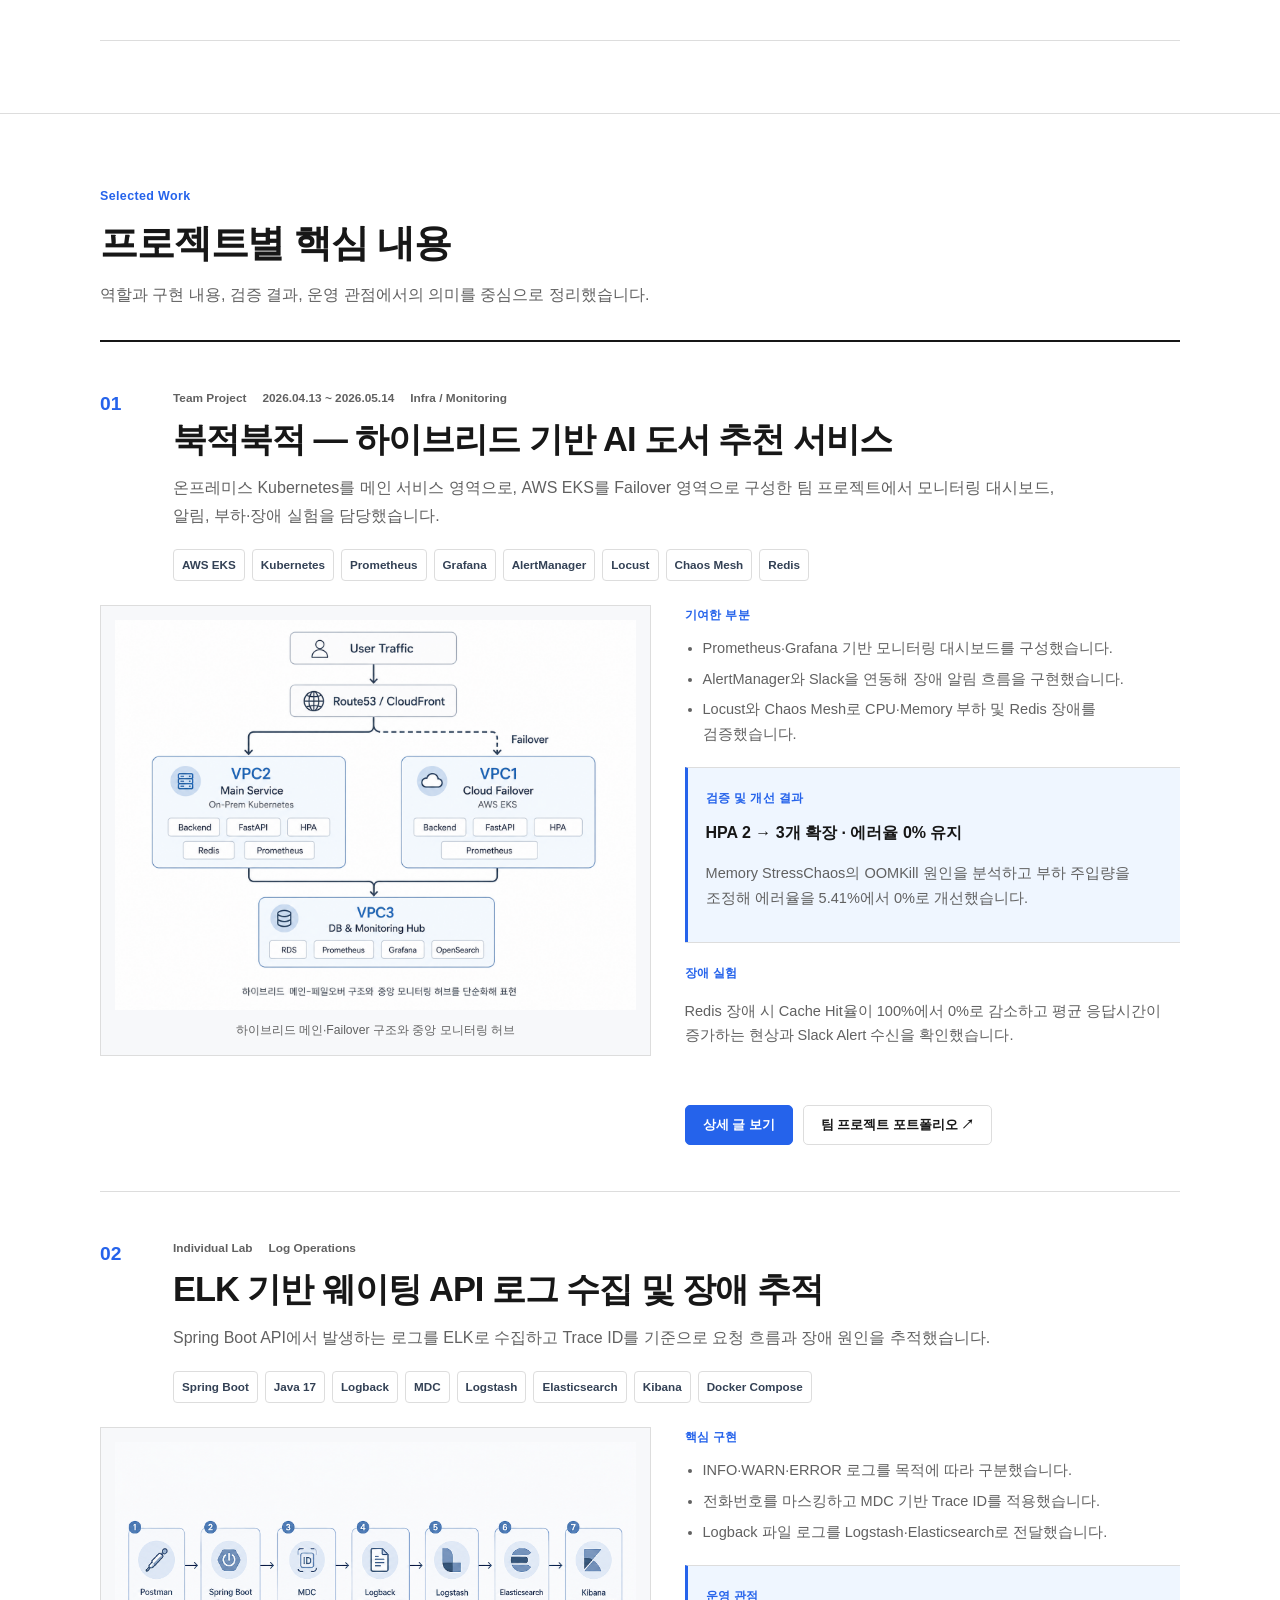
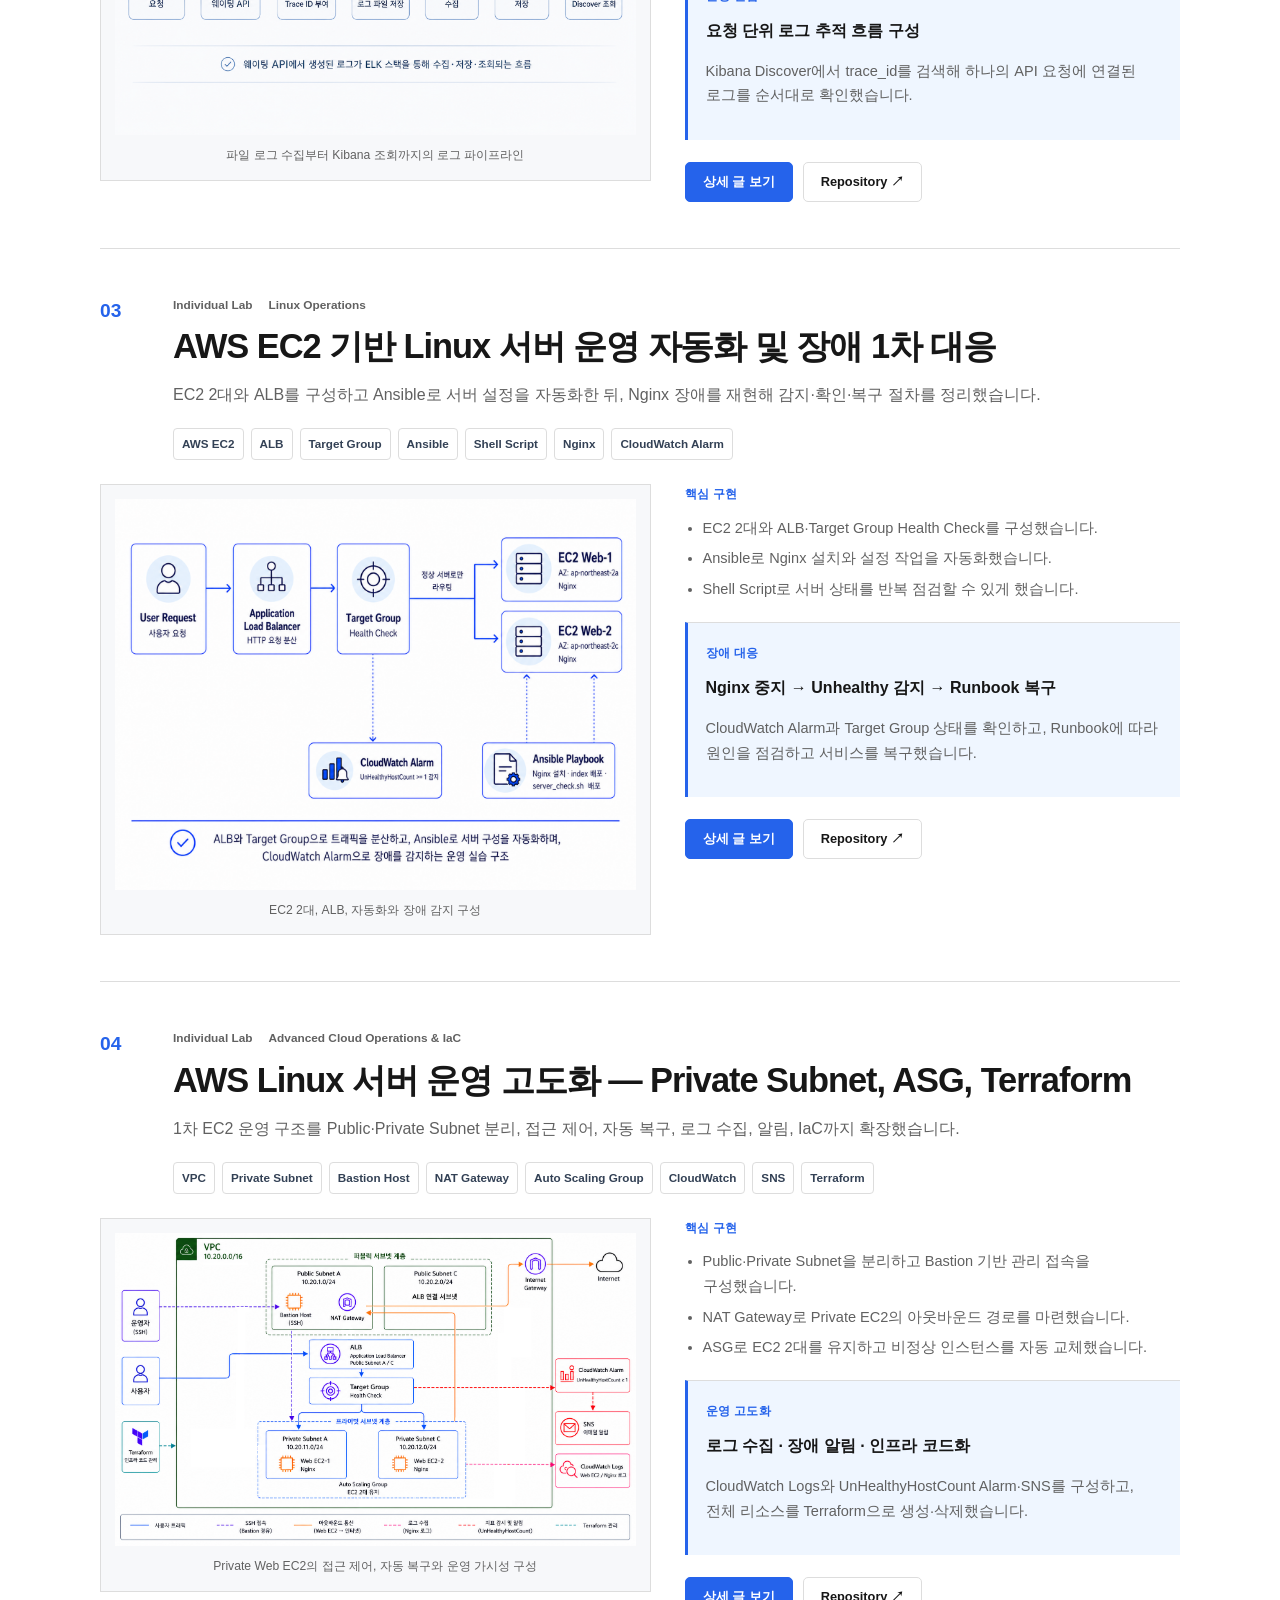
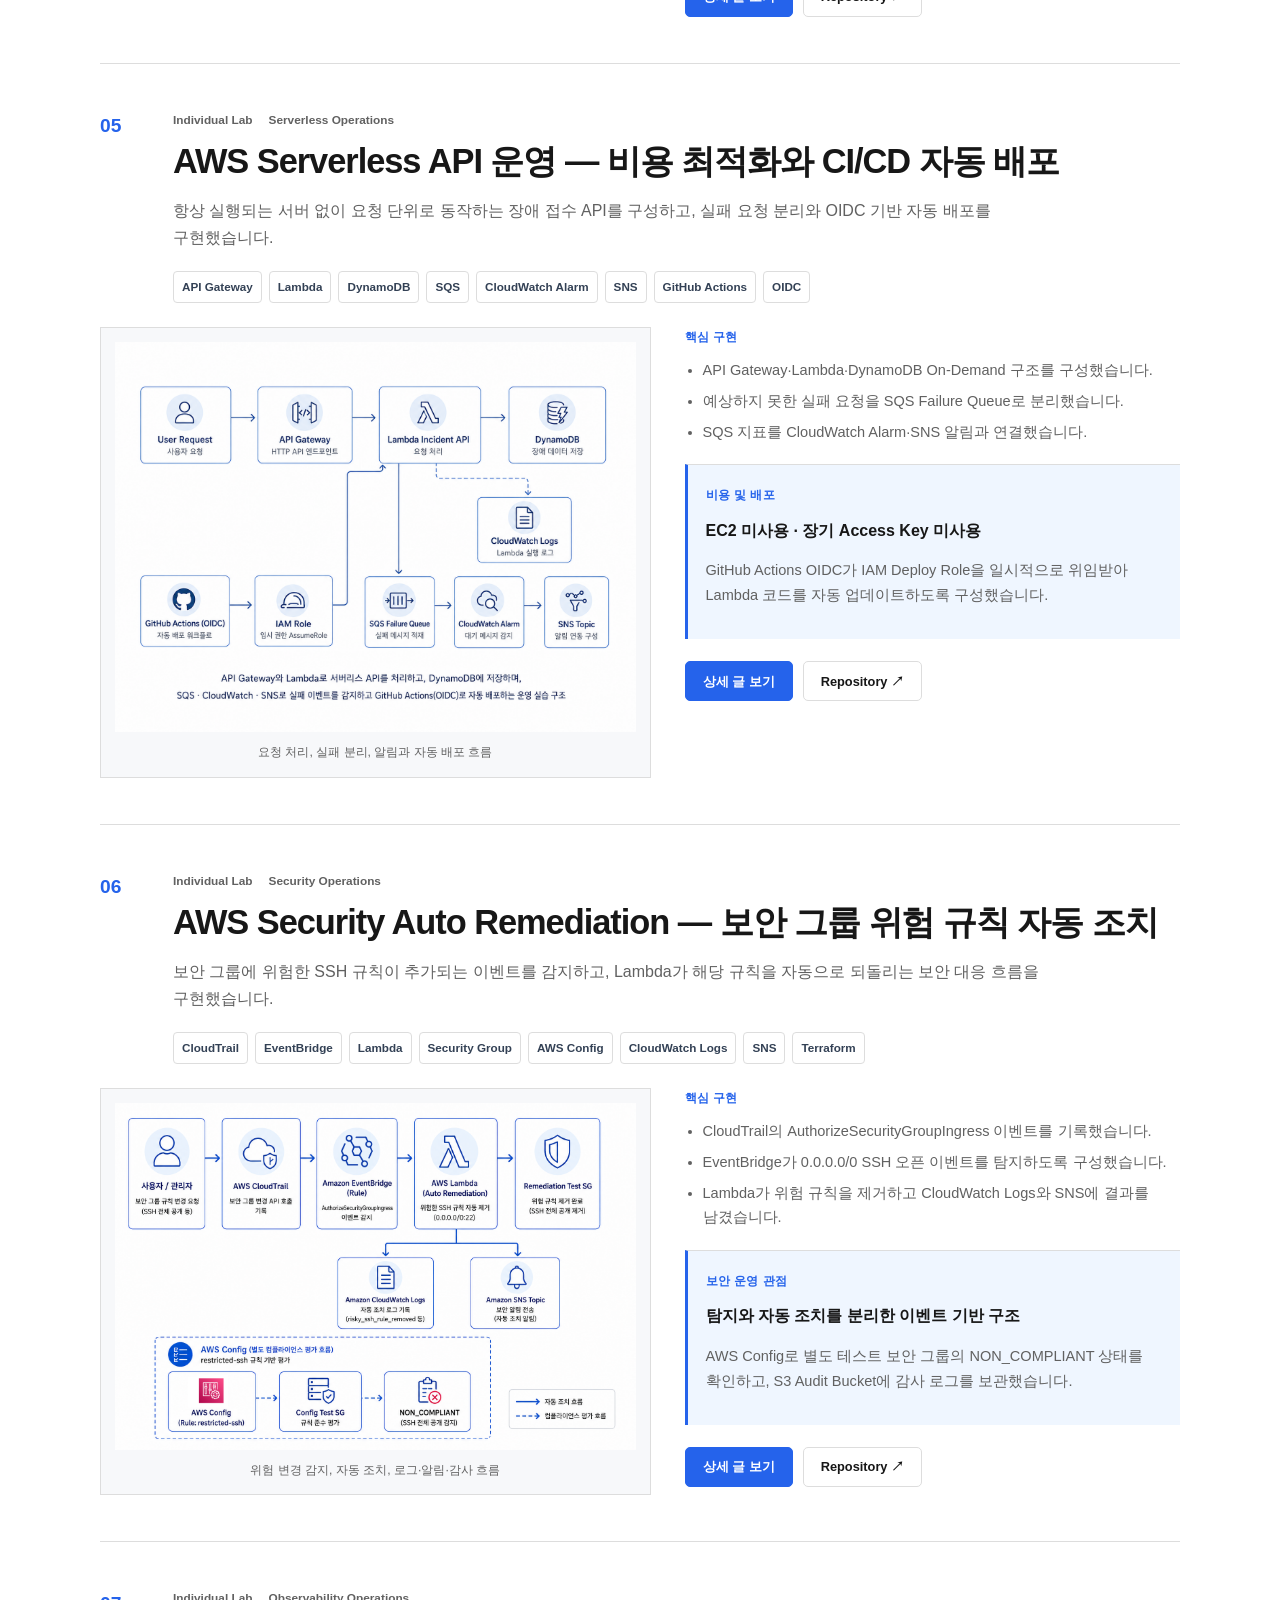
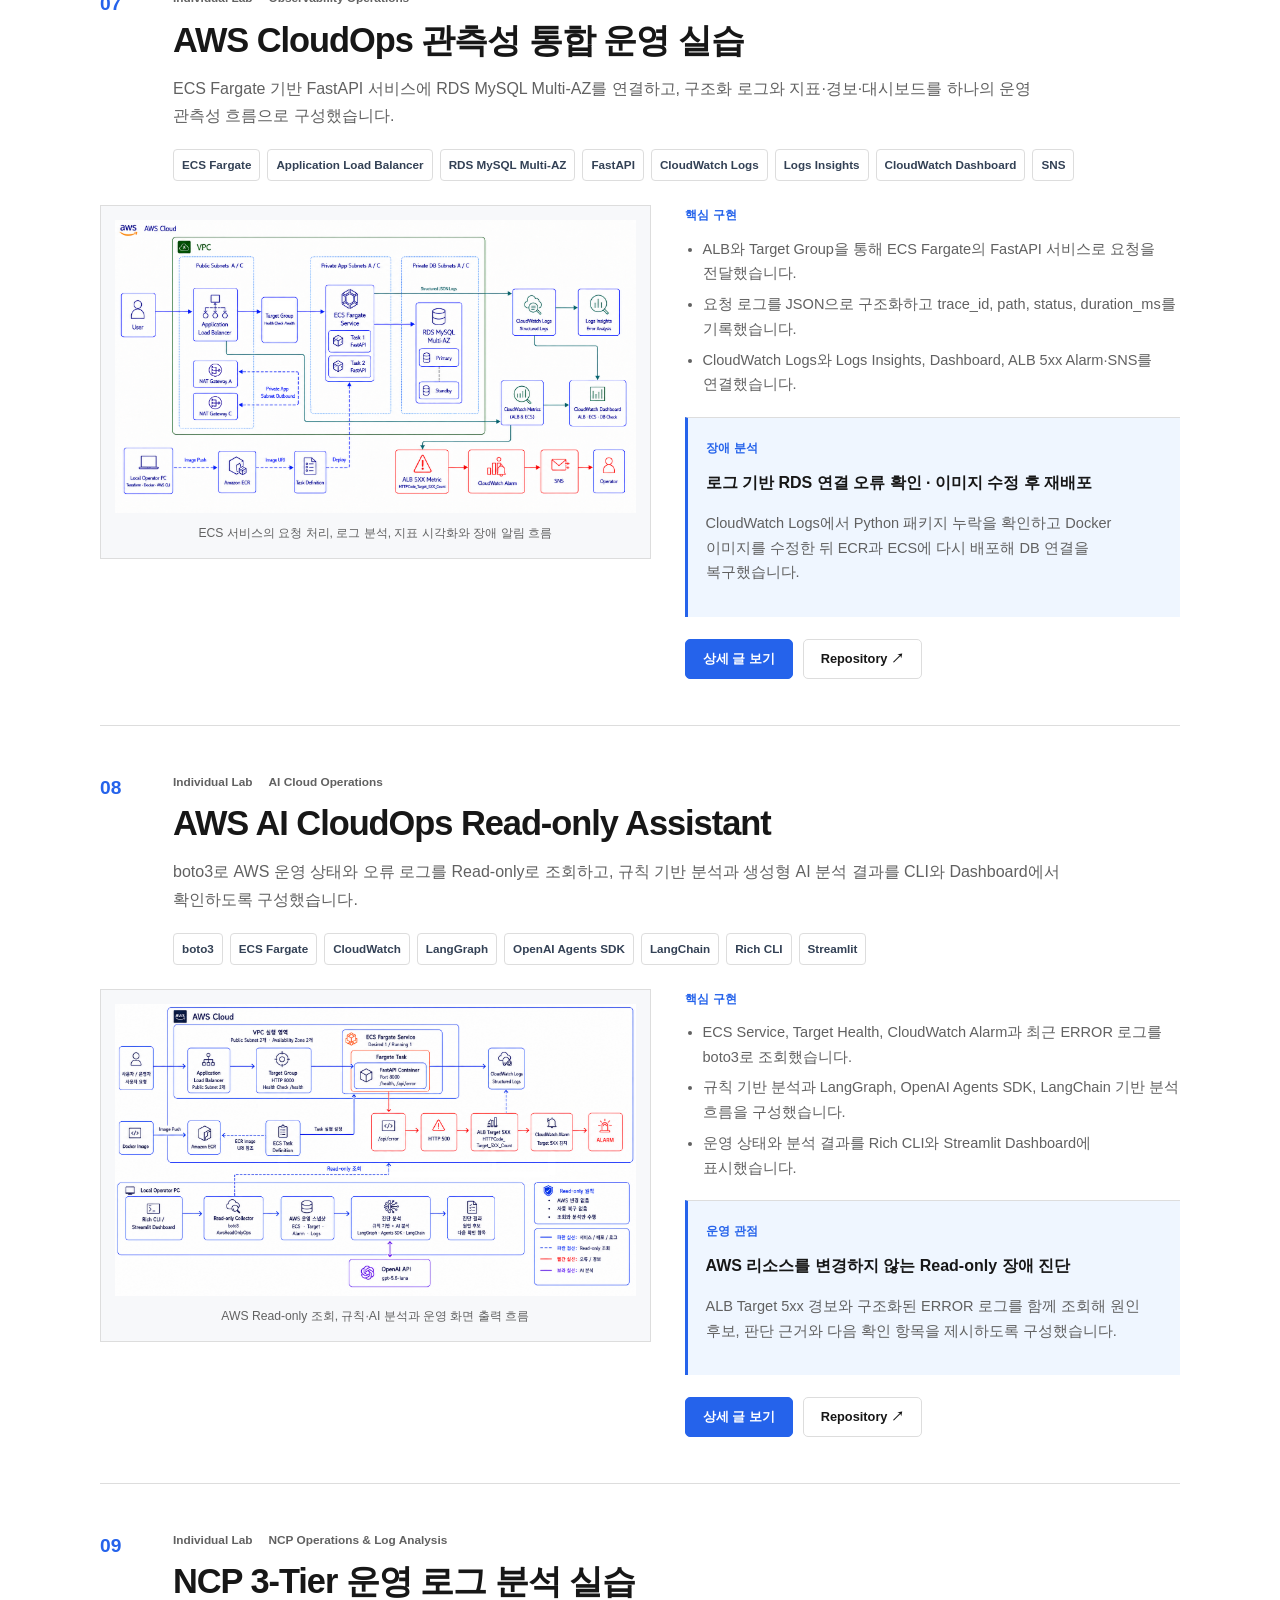
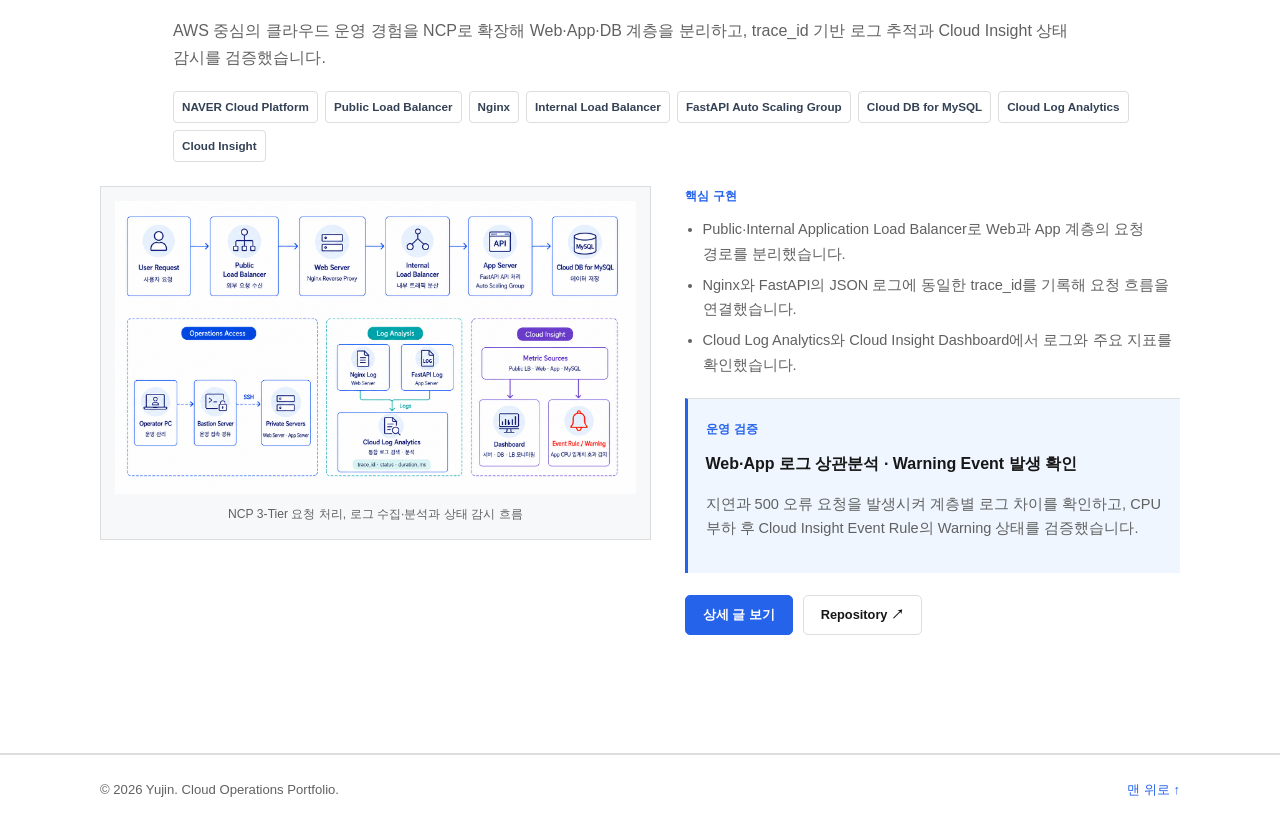
==== commit ec966240: "feat: add latest cloud operations projects" ====
--- a/projects.html
+++ b/projects.html
@@ -299,7 +299,7 @@
             <span>Team Project</span>
           </div>
           <div>
-            <strong>05</strong>
+            <strong>08</strong>
             <span>Operations Labs</span>
           </div>
           <p>감지 → 추적 → 복구 → 자동화 흐름을 중심으로 정리했습니다.</p>
@@ -342,7 +342,7 @@
                 <span class="directory-kicker">Operations Labs</span>
                 <h3 id="lab-directory-title">개인 운영 실습</h3>
               </div>
-              <span class="directory-count">5 projects</span>
+              <span class="directory-count">8 projects</span>
             </div>
 
             <div class="directory-list">
@@ -376,6 +376,24 @@
                 <span class="directory-tech">CloudTrail · EventBridge · Config</span>
                 <span class="directory-arrow" aria-hidden="true">↓</span>
               </a>
+              <a class="directory-item" href="#project-observability">
+                <span class="directory-number">07</span>
+                <span class="directory-main"><strong>AWS CloudOps 관측성 통합 운영</strong><small>ECS 서비스의 로그·지표·경보를 연결한 운영 관측성 구성</small></span>
+                <span class="directory-tech">ECS · CloudWatch · RDS</span>
+                <span class="directory-arrow" aria-hidden="true">↓</span>
+              </a>
+              <a class="directory-item" href="#project-ai-cloudops">
+                <span class="directory-number">08</span>
+                <span class="directory-main"><strong>AWS AI CloudOps Read-only Assistant</strong><small>AWS 운영 상태와 장애 로그를 조회하는 AI 운영 보조 도구</small></span>
+                <span class="directory-tech">boto3 · LangGraph · Streamlit</span>
+                <span class="directory-arrow" aria-hidden="true">↓</span>
+              </a>
+              <a class="directory-item" href="#project-ncp-3tier">
+                <span class="directory-number">09</span>
+                <span class="directory-main"><strong>NCP 3-Tier 운영 로그 분석</strong><small>Web·App 로그 연결과 Cloud Insight 기반 상태 감시</small></span>
+                <span class="directory-tech">NCP · Cloud Log Analytics · Terraform</span>
+                <span class="directory-arrow" aria-hidden="true">↓</span>
+              </a>
             </div>
           </section>
         </nav>
@@ -658,6 +676,135 @@
             </div>
           </div>
         </article>
+
+        <article id="project-observability" class="project-showcase">
+          <header class="showcase-header">
+            <div class="showcase-number">07</div>
+            <div class="showcase-title-wrap">
+              <div class="showcase-meta"><span>Individual Lab</span><span>Observability Operations</span></div>
+              <h3>AWS CloudOps 관측성 통합 운영 실습</h3>
+              <p>ECS Fargate 기반 FastAPI 서비스에 RDS MySQL Multi-AZ를 연결하고, 구조화 로그와 지표·경보·대시보드를 하나의 운영 관측성 흐름으로 구성했습니다.</p>
+            </div>
+          </header>
+
+          <div class="showcase-tags" aria-label="핵심 기술">
+            <span>ECS Fargate</span><span>Application Load Balancer</span><span>RDS MySQL Multi-AZ</span><span>FastAPI</span>
+            <span>CloudWatch Logs</span><span>Logs Insights</span><span>CloudWatch Dashboard</span><span>SNS</span>
+          </div>
+
+          <div class="showcase-grid">
+            <figure class="showcase-image">
+              <img src="assets/images/projects/07-observability/07-00-cloudops-observability-architecture.png" alt="Application Load Balancer, ECS Fargate, RDS MySQL Multi-AZ와 CloudWatch로 구성된 서비스 운영 관측성 아키텍처" loading="lazy">
+              <figcaption>ECS 서비스의 요청 처리, 로그 분석, 지표 시각화와 장애 알림 흐름</figcaption>
+            </figure>
+
+            <div class="showcase-content">
+              <section class="showcase-block">
+                <p class="showcase-label">핵심 구현</p>
+                <ul>
+                  <li>ALB와 Target Group을 통해 ECS Fargate의 FastAPI 서비스로 요청을 전달했습니다.</li>
+                  <li>요청 로그를 JSON으로 구조화하고 trace_id, path, status, duration_ms를 기록했습니다.</li>
+                  <li>CloudWatch Logs와 Logs Insights, Dashboard, ALB 5xx Alarm·SNS를 연결했습니다.</li>
+                </ul>
+              </section>
+              <section class="showcase-result">
+                <p class="showcase-label">장애 분석</p>
+                <strong>로그 기반 RDS 연결 오류 확인 · 이미지 수정 후 재배포</strong>
+                <p>CloudWatch Logs에서 Python 패키지 누락을 확인하고 Docker 이미지를 수정한 뒤 ECR과 ECS에 다시 배포해 DB 연결을 복구했습니다.</p>
+              </section>
+              <div class="showcase-actions">
+                <a class="button primary" href="projects/aws-cloudops-observability.html">상세 글 보기</a>
+                <a class="button secondary" href="https://github.com/Yujajja/aws-cloudops-observability-lab" target="_blank" rel="noopener noreferrer">Repository ↗</a>
+              </div>
+            </div>
+          </div>
+        </article>
+
+        <article id="project-ai-cloudops" class="project-showcase">
+          <header class="showcase-header">
+            <div class="showcase-number">08</div>
+            <div class="showcase-title-wrap">
+              <div class="showcase-meta"><span>Individual Lab</span><span>AI Cloud Operations</span></div>
+              <h3>AWS AI CloudOps Read-only Assistant</h3>
+              <p>boto3로 AWS 운영 상태와 오류 로그를 Read-only로 조회하고, 규칙 기반 분석과 생성형 AI 분석 결과를 CLI와 Dashboard에서 확인하도록 구성했습니다.</p>
+            </div>
+          </header>
+
+          <div class="showcase-tags" aria-label="핵심 기술">
+            <span>boto3</span><span>ECS Fargate</span><span>CloudWatch</span><span>LangGraph</span>
+            <span>OpenAI Agents SDK</span><span>LangChain</span><span>Rich CLI</span><span>Streamlit</span>
+          </div>
+
+          <div class="showcase-grid">
+            <figure class="showcase-image">
+              <img src="assets/images/projects/08-ai-cloudops/08-00-ai-cloudops-architecture.png" alt="AWS 운영 상태를 boto3로 조회하고 규칙 기반 분석과 AI 분석을 거쳐 Rich CLI와 Streamlit에 표시하는 구조" loading="lazy">
+              <figcaption>AWS Read-only 조회, 규칙·AI 분석과 운영 화면 출력 흐름</figcaption>
+            </figure>
+
+            <div class="showcase-content">
+              <section class="showcase-block">
+                <p class="showcase-label">핵심 구현</p>
+                <ul>
+                  <li>ECS Service, Target Health, CloudWatch Alarm과 최근 ERROR 로그를 boto3로 조회했습니다.</li>
+                  <li>규칙 기반 분석과 LangGraph, OpenAI Agents SDK, LangChain 기반 분석 흐름을 구성했습니다.</li>
+                  <li>운영 상태와 분석 결과를 Rich CLI와 Streamlit Dashboard에 표시했습니다.</li>
+                </ul>
+              </section>
+              <section class="showcase-result">
+                <p class="showcase-label">운영 관점</p>
+                <strong>AWS 리소스를 변경하지 않는 Read-only 장애 진단</strong>
+                <p>ALB Target 5xx 경보와 구조화된 ERROR 로그를 함께 조회해 원인 후보, 판단 근거와 다음 확인 항목을 제시하도록 구성했습니다.</p>
+              </section>
+              <div class="showcase-actions">
+                <a class="button primary" href="projects/ai-cloudops-readonly-assistant.html">상세 글 보기</a>
+                <a class="button secondary" href="https://github.com/Yujajja/ai-cloudops-readonly-assistant" target="_blank" rel="noopener noreferrer">Repository ↗</a>
+              </div>
+            </div>
+          </div>
+        </article>
+
+        <article id="project-ncp-3tier" class="project-showcase">
+          <header class="showcase-header">
+            <div class="showcase-number">09</div>
+            <div class="showcase-title-wrap">
+              <div class="showcase-meta"><span>Individual Lab</span><span>NCP Operations &amp; Log Analysis</span></div>
+              <h3>NCP 3-Tier 운영 로그 분석 실습</h3>
+              <p>AWS 중심의 클라우드 운영 경험을 NCP로 확장해 Web·App·DB 계층을 분리하고, trace_id 기반 로그 추적과 Cloud Insight 상태 감시를 검증했습니다.</p>
+            </div>
+          </header>
+
+          <div class="showcase-tags" aria-label="핵심 기술">
+            <span>NAVER Cloud Platform</span><span>Public Load Balancer</span><span>Nginx</span><span>Internal Load Balancer</span>
+            <span>FastAPI Auto Scaling Group</span><span>Cloud DB for MySQL</span><span>Cloud Log Analytics</span><span>Cloud Insight</span>
+          </div>
+
+          <div class="showcase-grid">
+            <figure class="showcase-image">
+              <img src="assets/images/projects/09-ncp-3tier/09-00-ncp-3tier-ops-flow.png" alt="Public Load Balancer, Nginx Web Server, Internal Load Balancer, FastAPI Auto Scaling Group와 Cloud DB for MySQL로 구성된 NCP 3-Tier 운영 흐름" loading="lazy">
+              <figcaption>NCP 3-Tier 요청 처리, 로그 수집·분석과 상태 감시 흐름</figcaption>
+            </figure>
+
+            <div class="showcase-content">
+              <section class="showcase-block">
+                <p class="showcase-label">핵심 구현</p>
+                <ul>
+                  <li>Public·Internal Application Load Balancer로 Web과 App 계층의 요청 경로를 분리했습니다.</li>
+                  <li>Nginx와 FastAPI의 JSON 로그에 동일한 trace_id를 기록해 요청 흐름을 연결했습니다.</li>
+                  <li>Cloud Log Analytics와 Cloud Insight Dashboard에서 로그와 주요 지표를 확인했습니다.</li>
+                </ul>
+              </section>
+              <section class="showcase-result">
+                <p class="showcase-label">운영 검증</p>
+                <strong>Web·App 로그 상관분석 · Warning Event 발생 확인</strong>
+                <p>지연과 500 오류 요청을 발생시켜 계층별 로그 차이를 확인하고, CPU 부하 후 Cloud Insight Event Rule의 Warning 상태를 검증했습니다.</p>
+              </section>
+              <div class="showcase-actions">
+                <a class="button primary" href="projects/ncp-3tier-ops-log-analysis.html">상세 글 보기</a>
+                <a class="button secondary" href="https://github.com/Yujajja/ncp-3tier-ops-log-analysis" target="_blank" rel="noopener noreferrer">Repository ↗</a>
+              </div>
+            </div>
+          </div>
+        </article>
       </div>
     </section>
   </main>
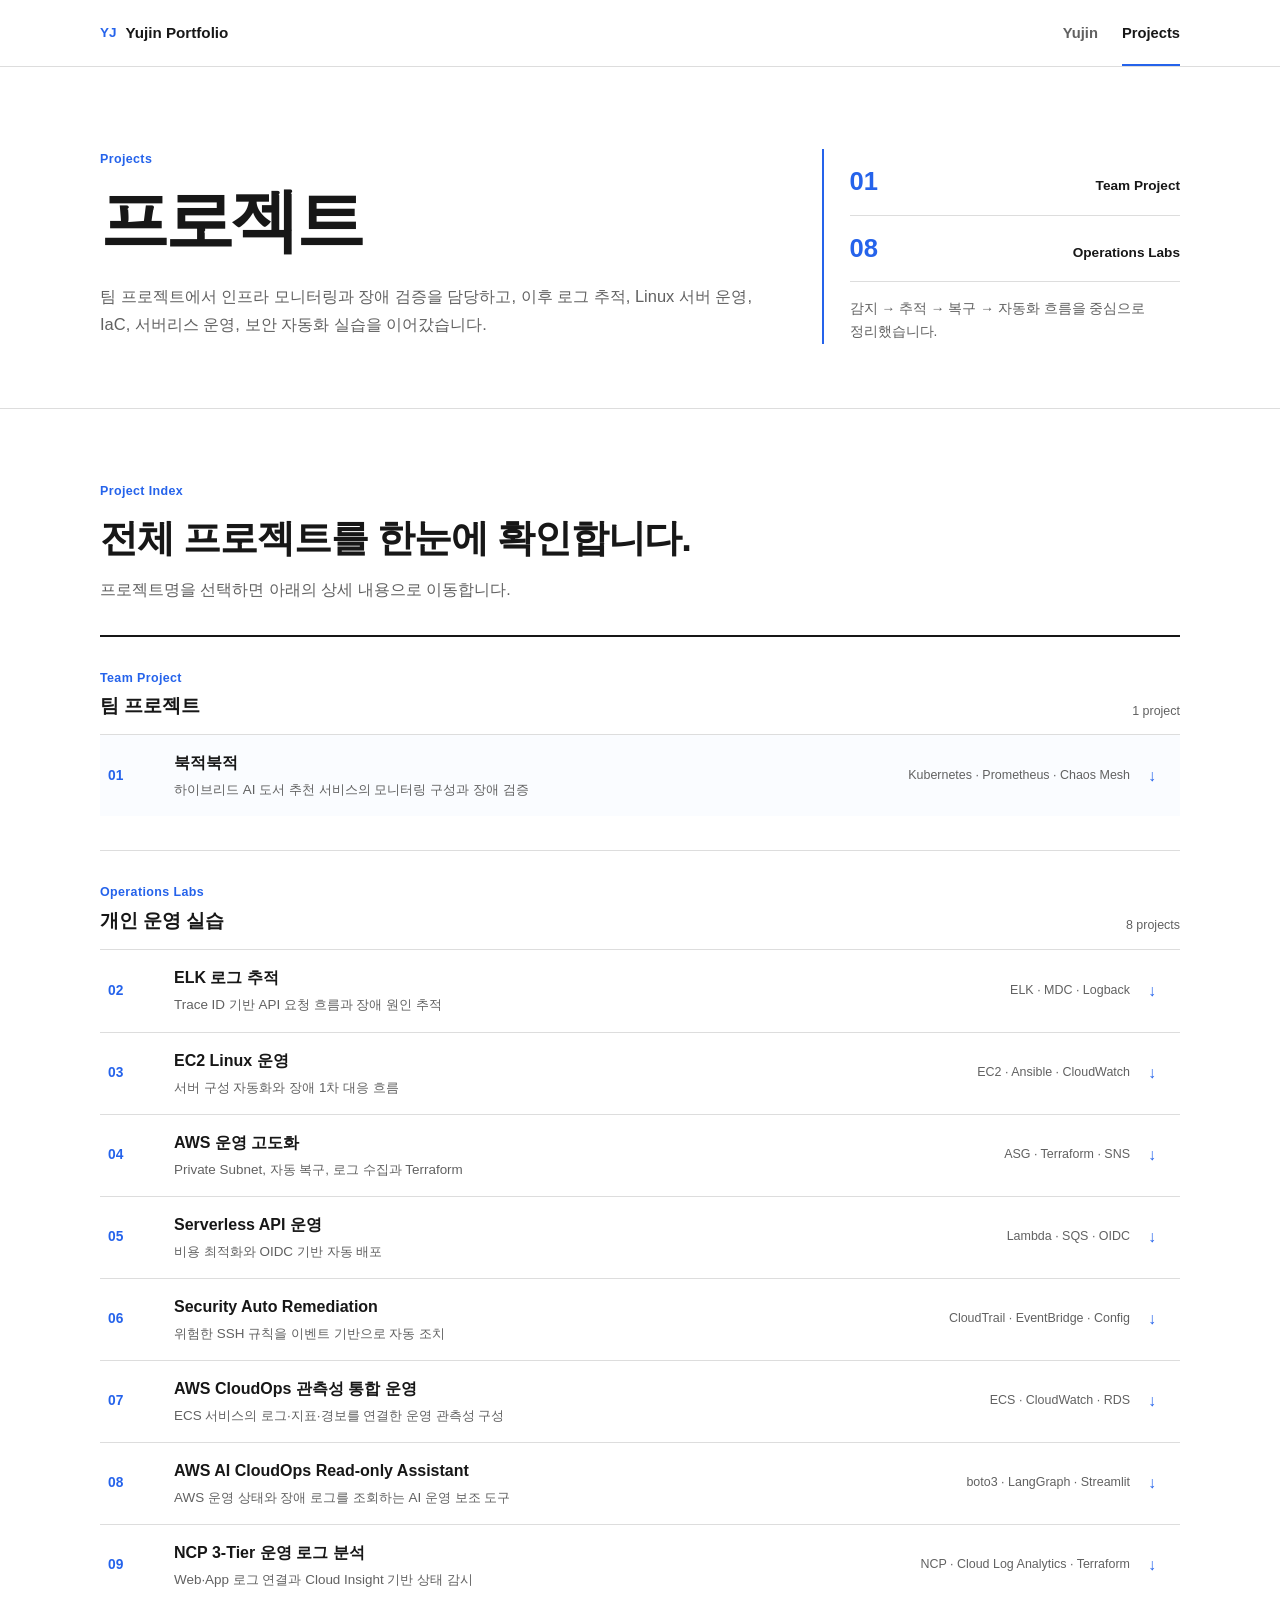
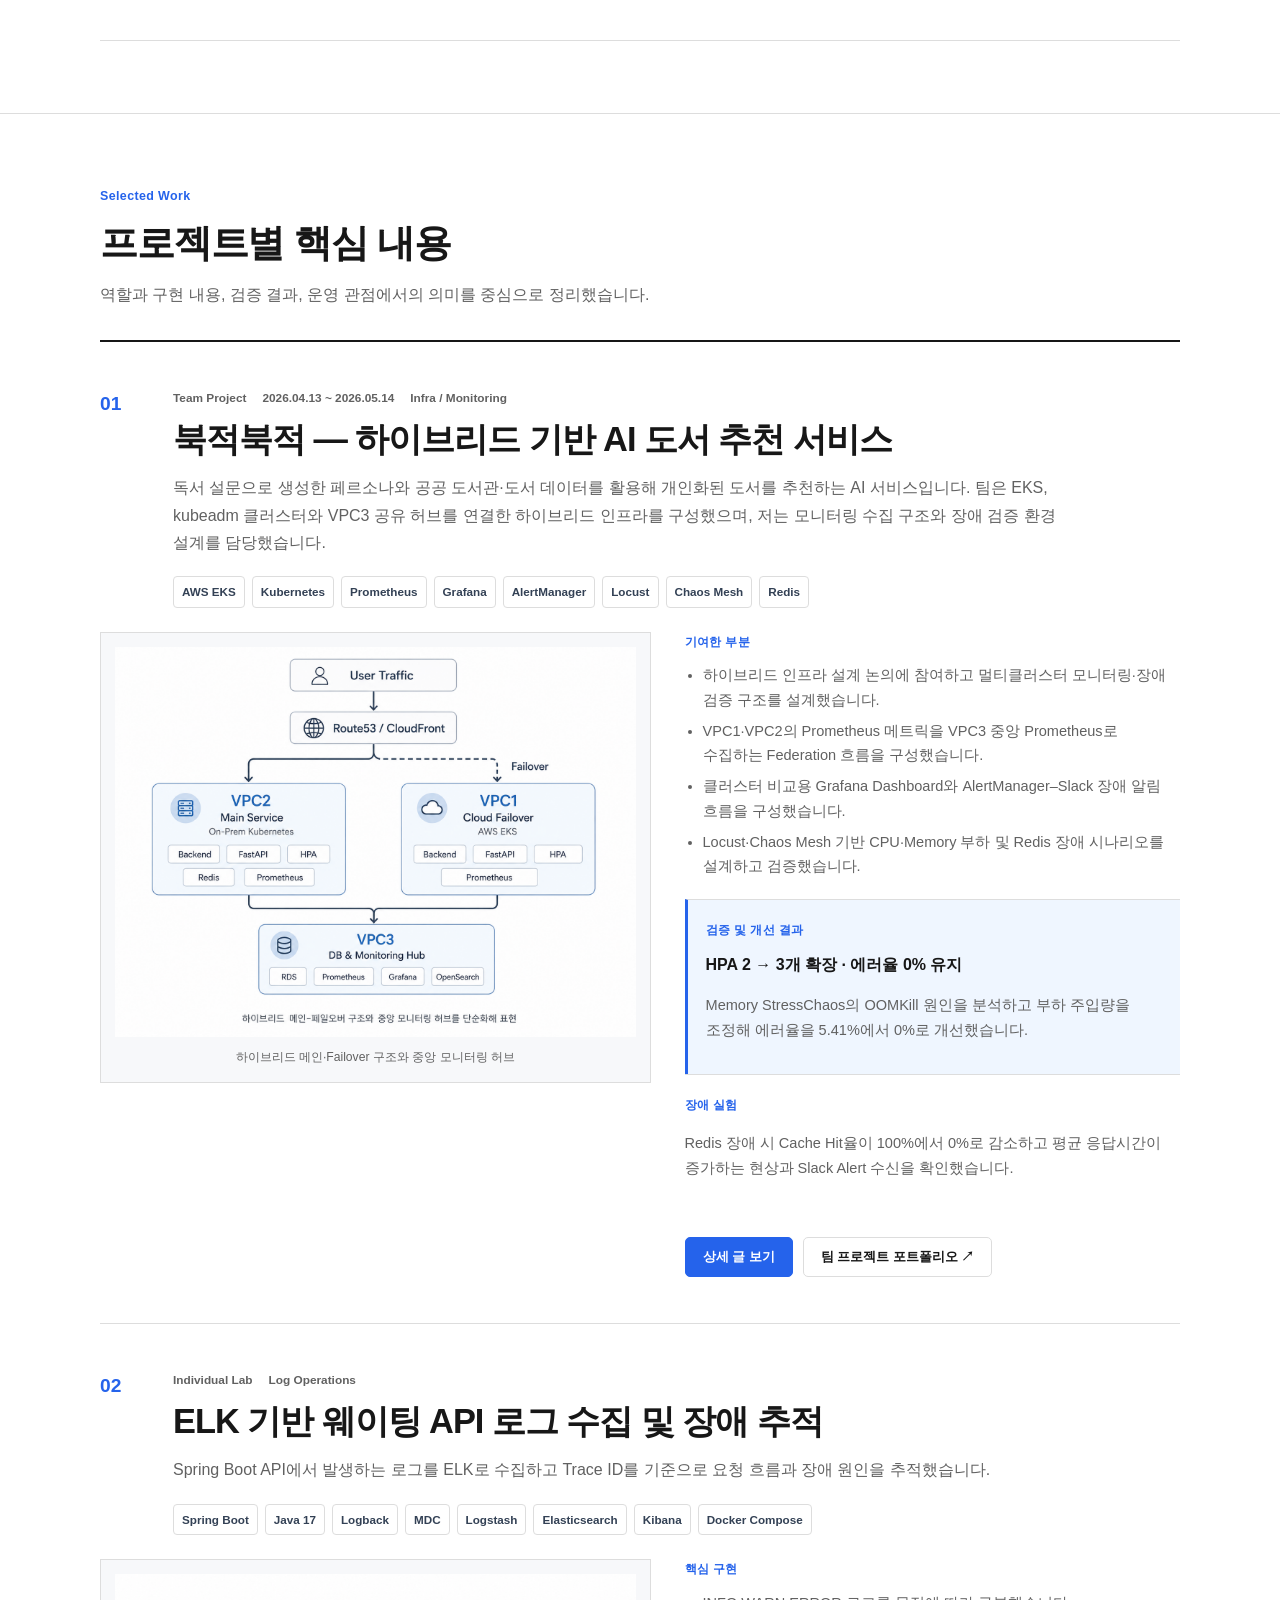
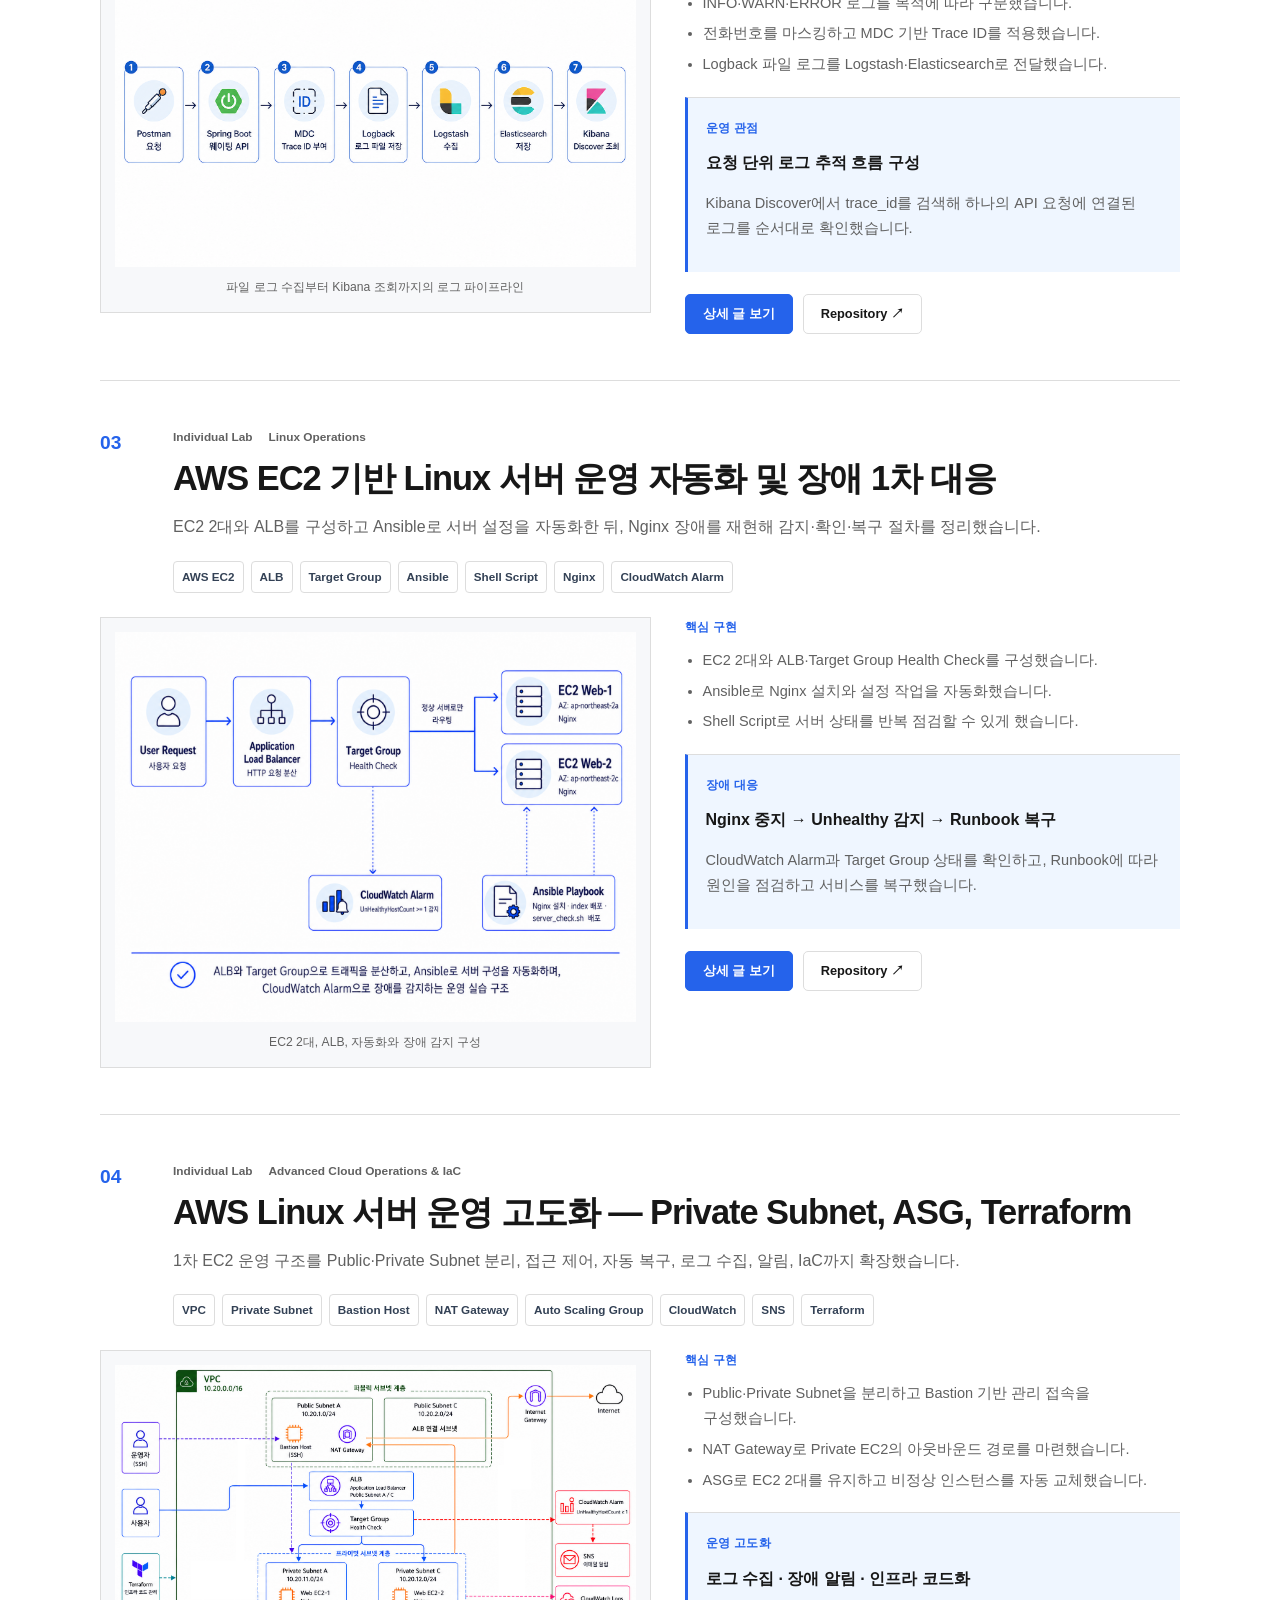
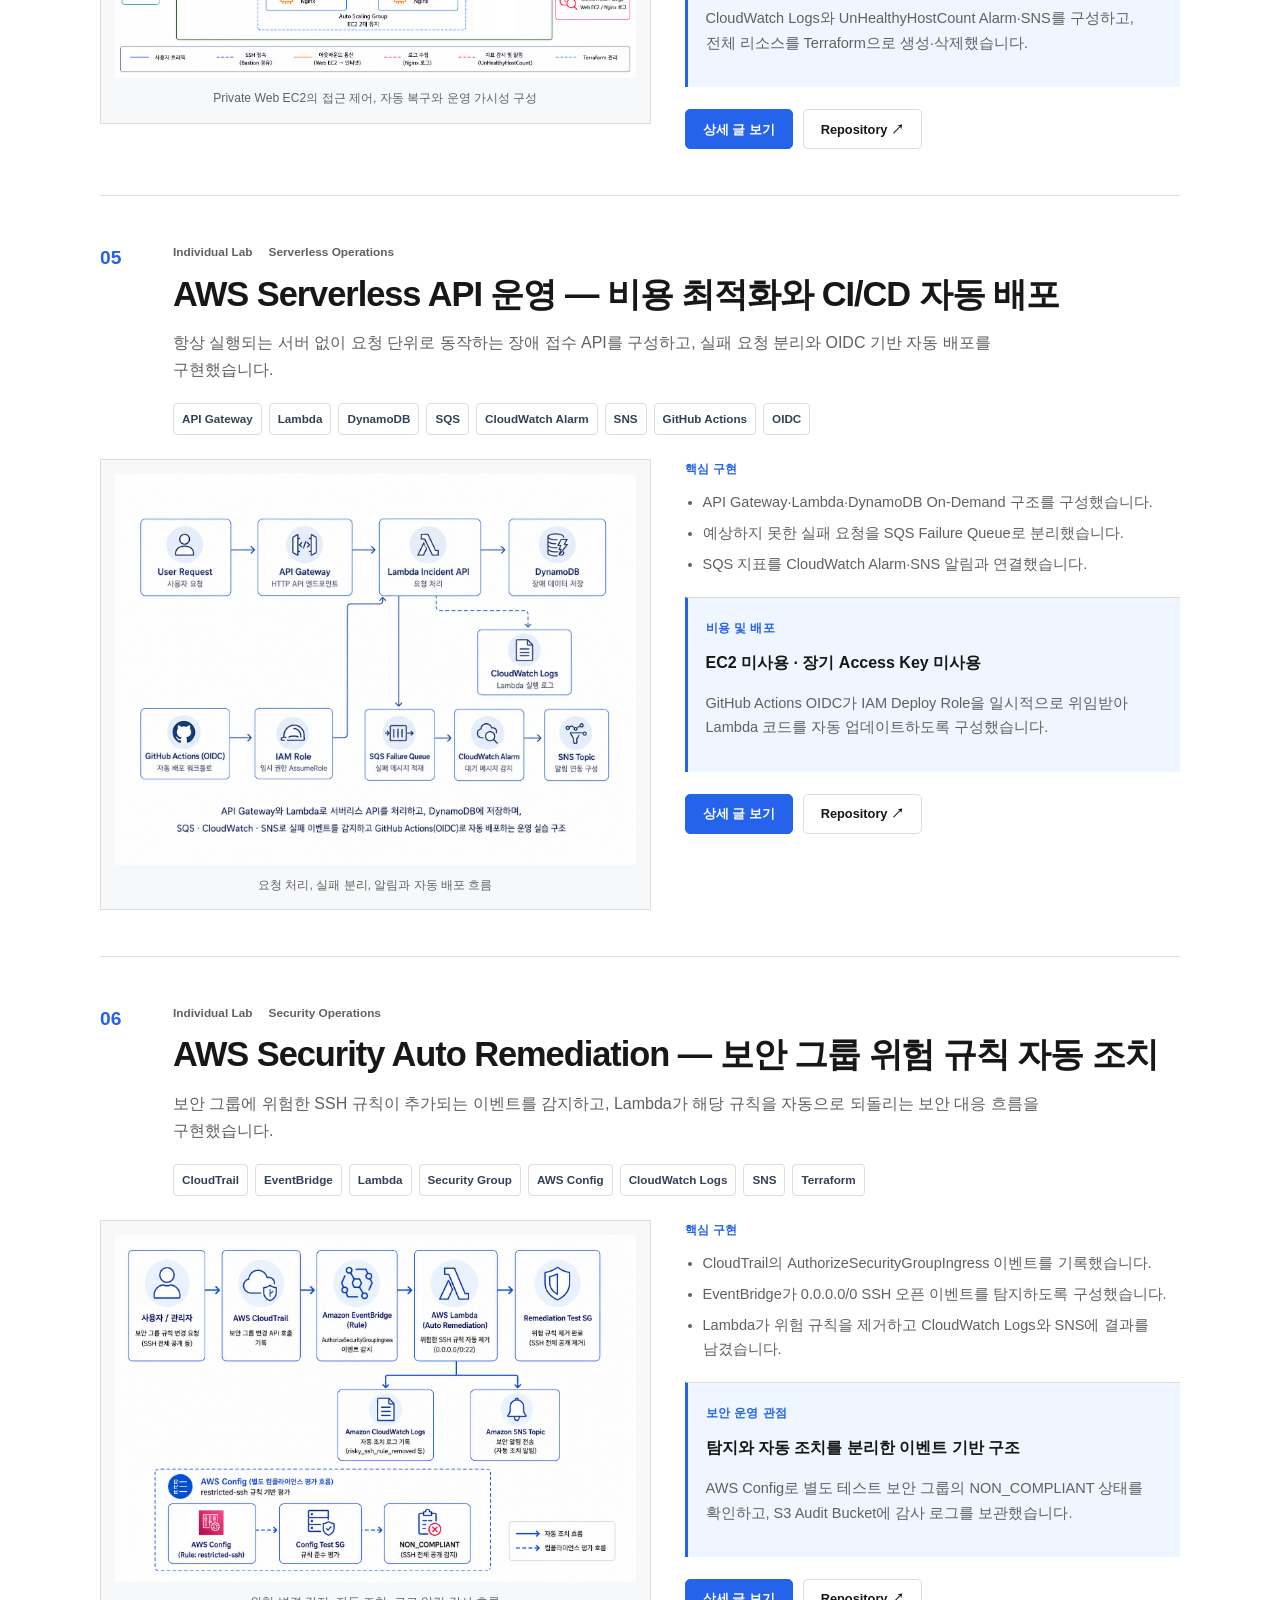
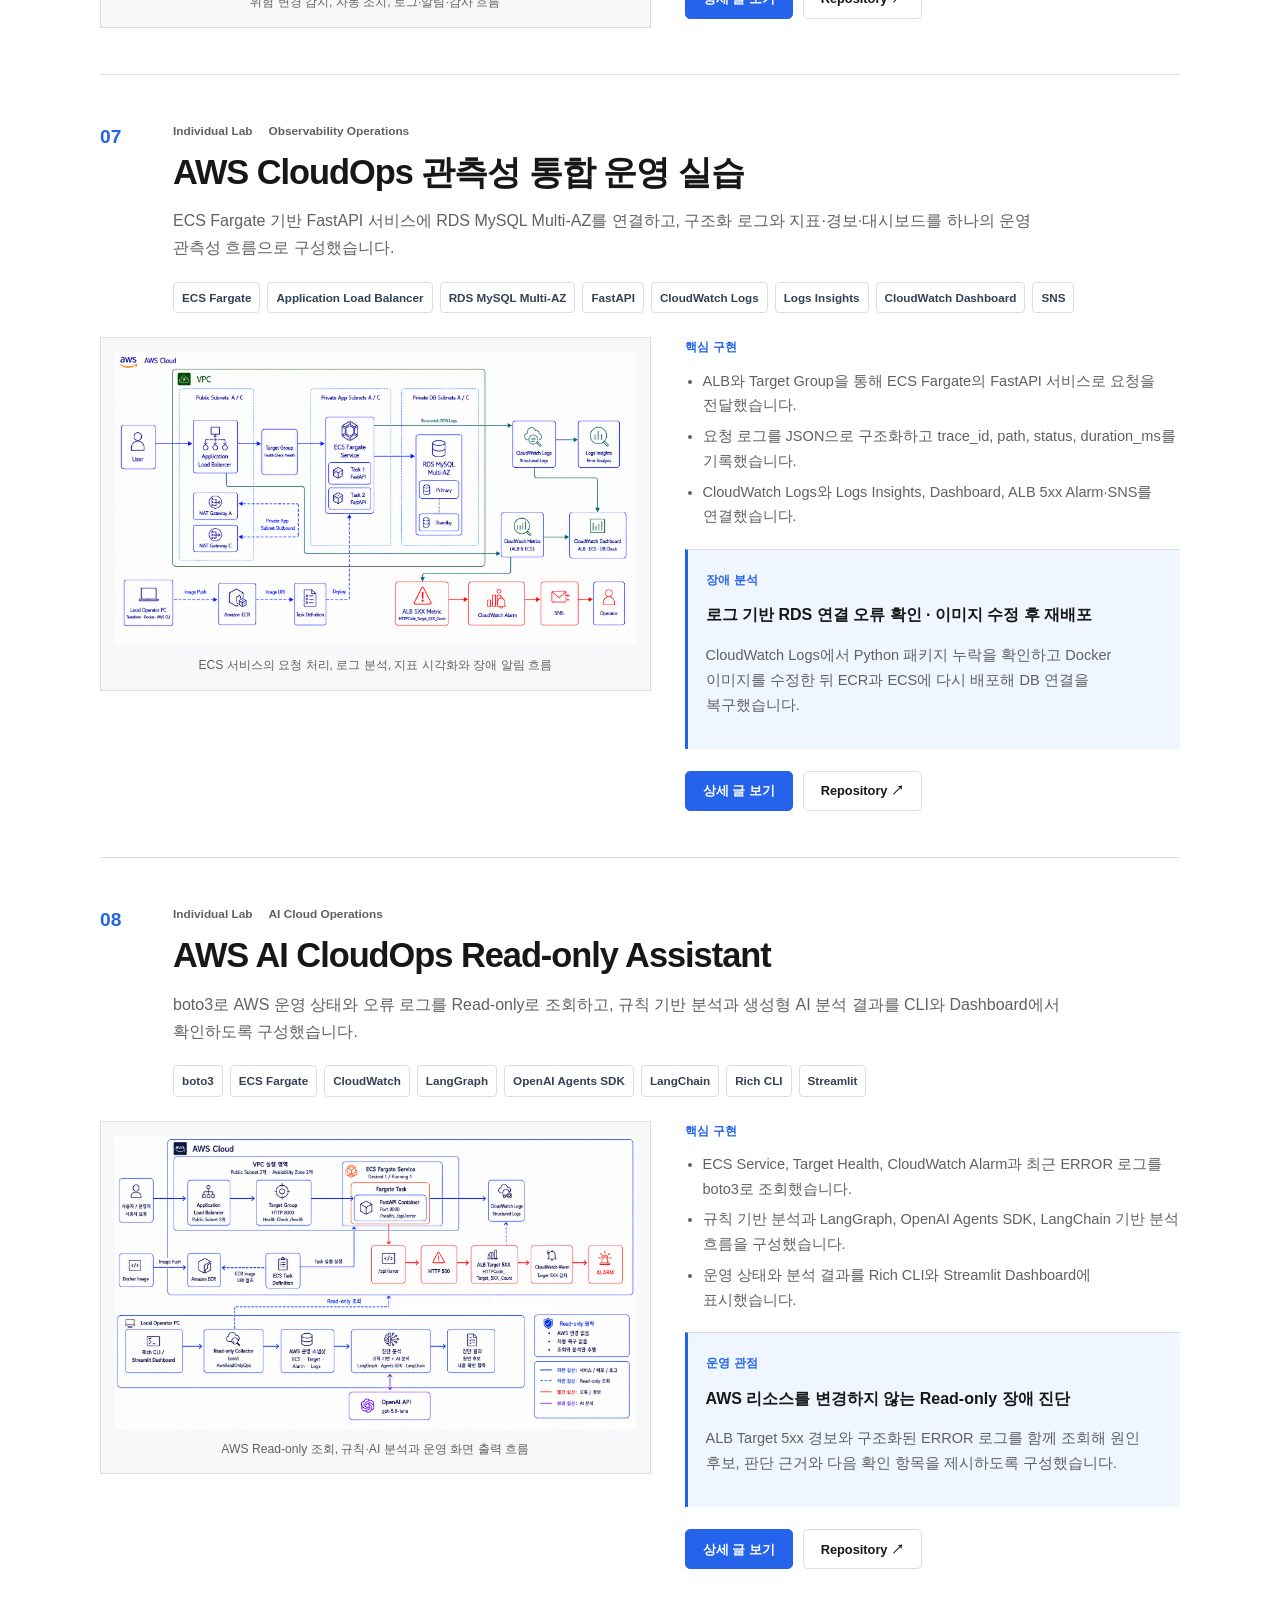
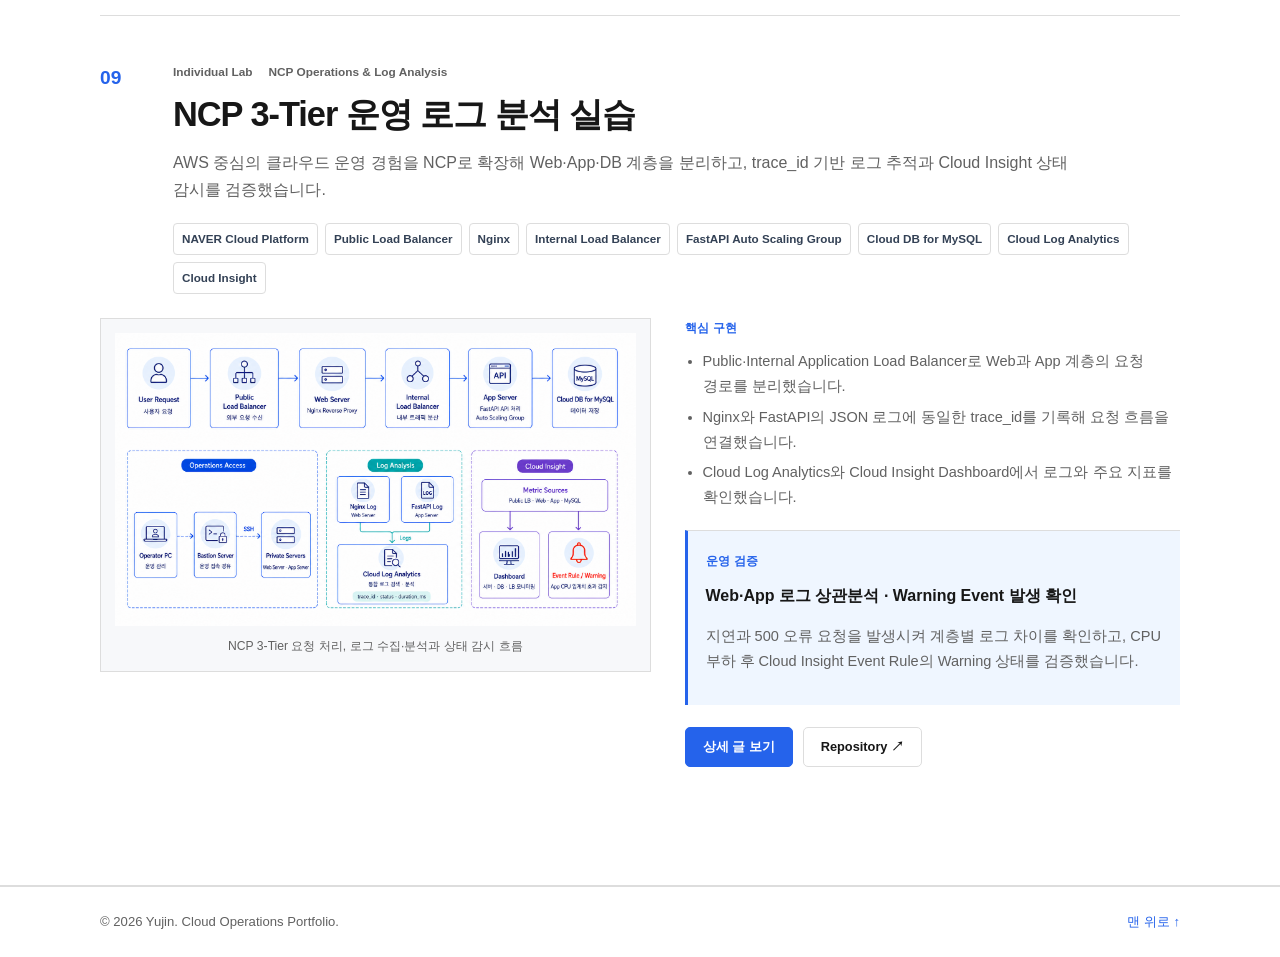
==== commit 587d1b78: "docs: expand Bukjeokbukjeok project details" ====
--- a/projects.html
+++ b/projects.html
@@ -418,7 +418,7 @@
                 <span>Infra / Monitoring</span>
               </div>
               <h3>북적북적 — 하이브리드 기반 AI 도서 추천 서비스</h3>
-              <p>온프레미스 Kubernetes를 메인 서비스 영역으로, AWS EKS를 Failover 영역으로 구성한 팀 프로젝트에서 모니터링 대시보드, 알림, 부하·장애 실험을 담당했습니다.</p>
+              <p>독서 설문으로 생성한 페르소나와 공공 도서관·도서 데이터를 활용해 개인화된 도서를 추천하는 AI 서비스입니다. 팀은 EKS, kubeadm 클러스터와 VPC3 공유 허브를 연결한 하이브리드 인프라를 구성했으며, 저는 모니터링 수집 구조와 장애 검증 환경 설계를 담당했습니다.</p>
             </div>
           </header>
 
@@ -437,9 +437,10 @@
               <section class="showcase-block">
                 <p class="showcase-label">기여한 부분</p>
                 <ul>
-                  <li>Prometheus·Grafana 기반 모니터링 대시보드를 구성했습니다.</li>
-                  <li>AlertManager와 Slack을 연동해 장애 알림 흐름을 구현했습니다.</li>
-                  <li>Locust와 Chaos Mesh로 CPU·Memory 부하 및 Redis 장애를 검증했습니다.</li>
+                  <li>하이브리드 인프라 설계 논의에 참여하고 멀티클러스터 모니터링·장애 검증 구조를 설계했습니다.</li>
+                  <li>VPC1·VPC2의 Prometheus 메트릭을 VPC3 중앙 Prometheus로 수집하는 Federation 흐름을 구성했습니다.</li>
+                  <li>클러스터 비교용 Grafana Dashboard와 AlertManager–Slack 장애 알림 흐름을 구성했습니다.</li>
+                  <li>Locust·Chaos Mesh 기반 CPU·Memory 부하 및 Redis 장애 시나리오를 설계하고 검증했습니다.</li>
                 </ul>
               </section>
 
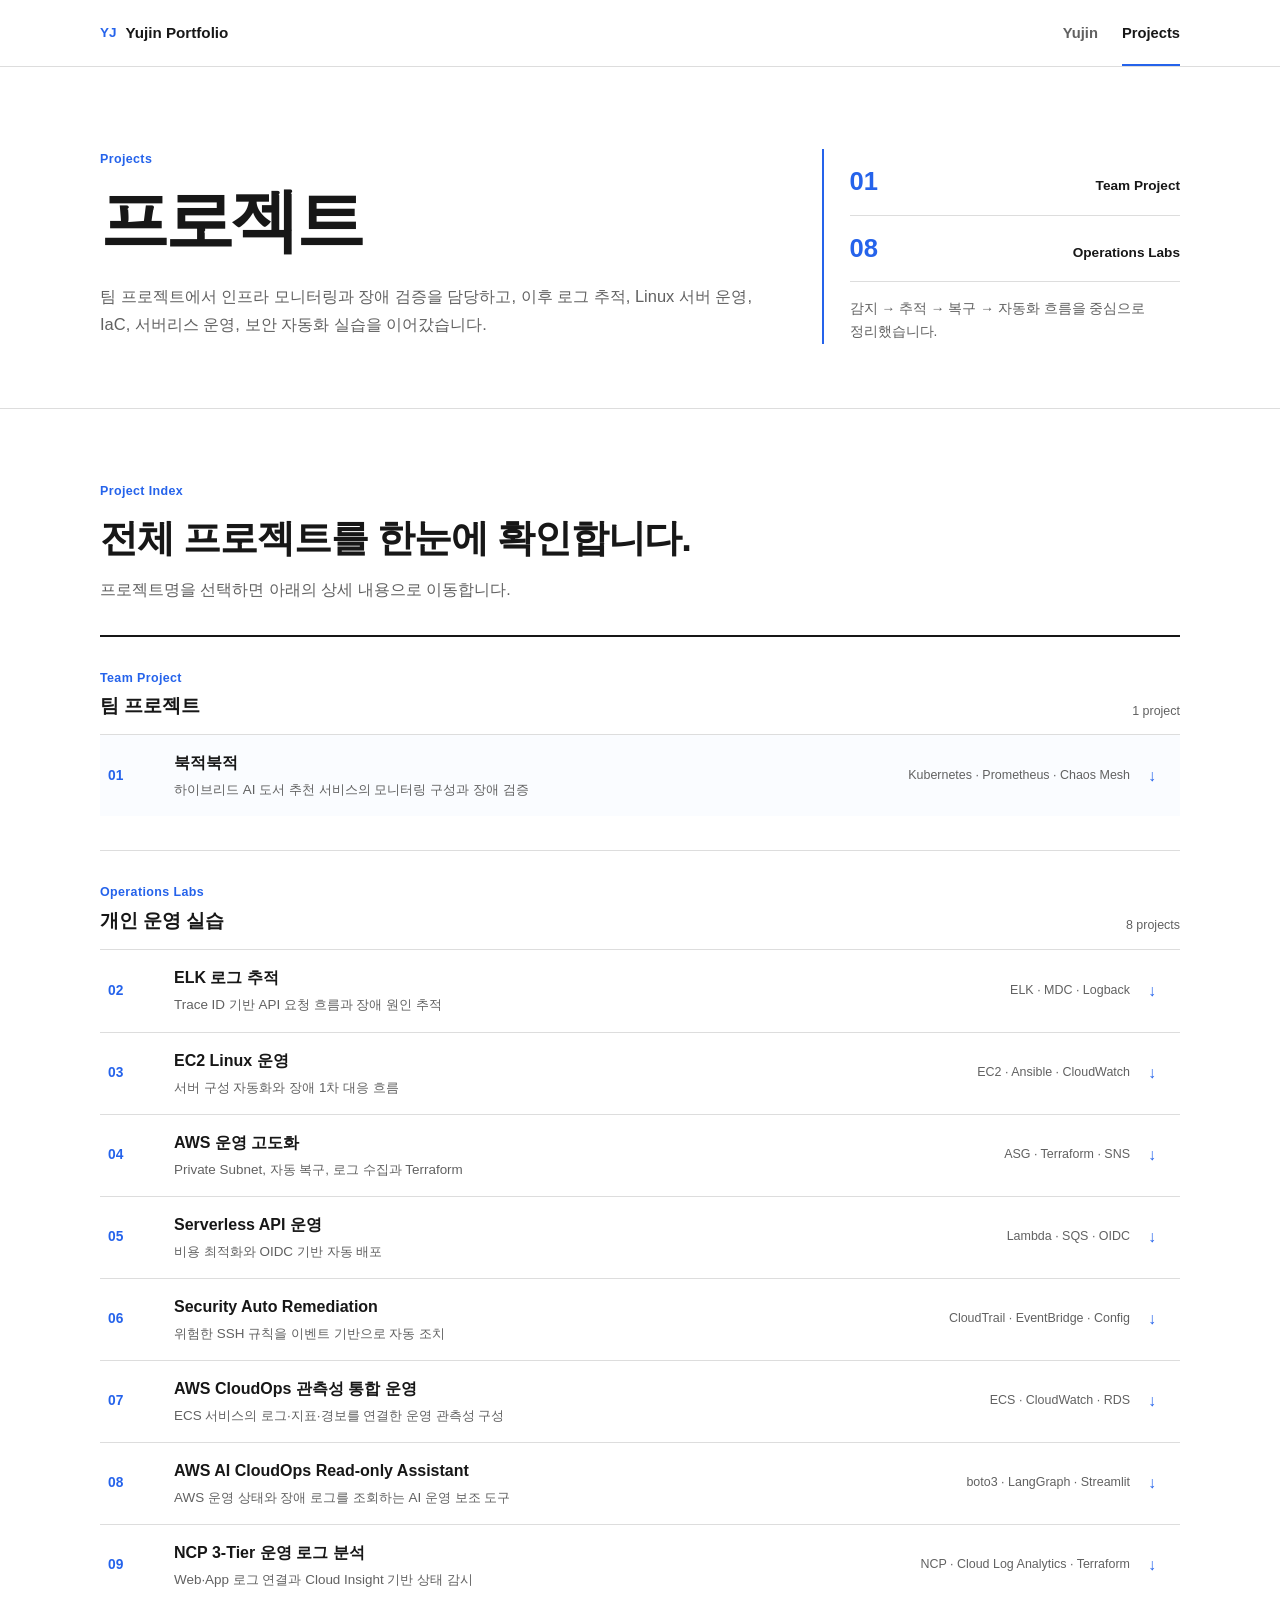
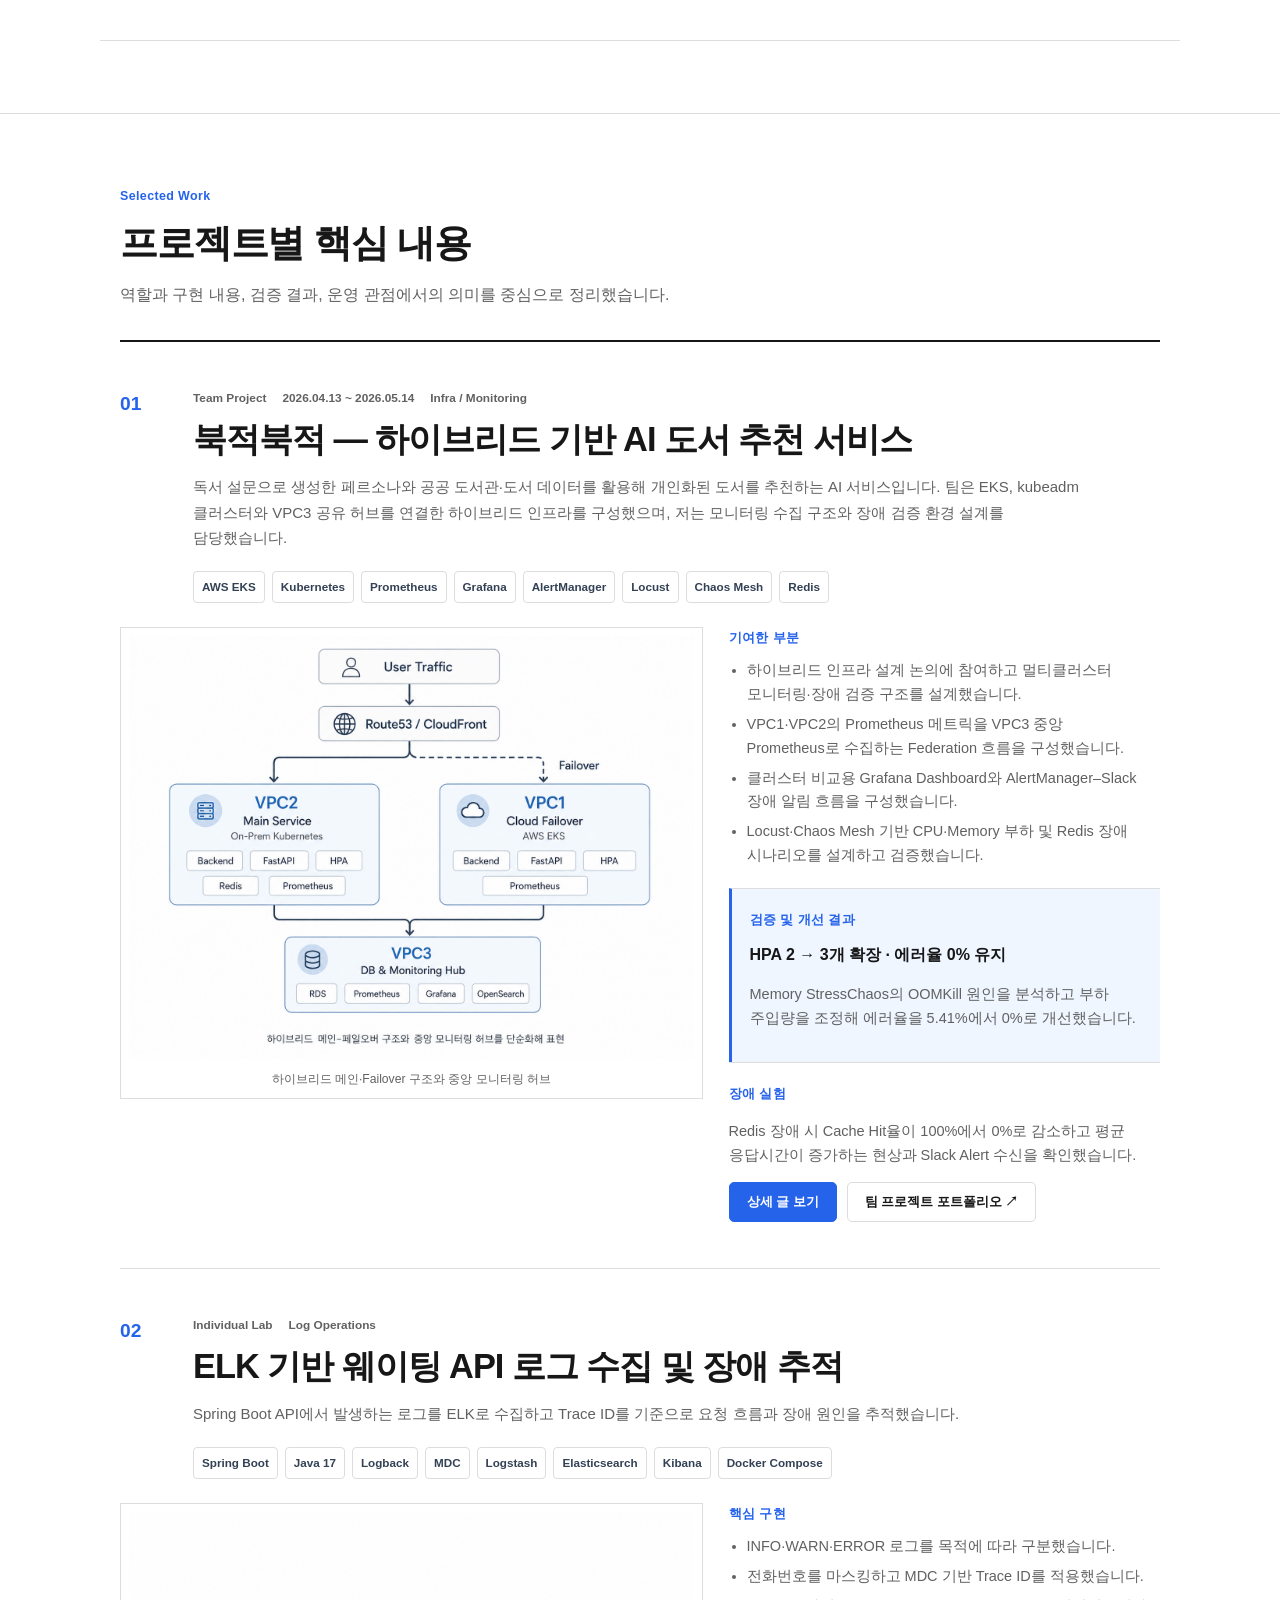
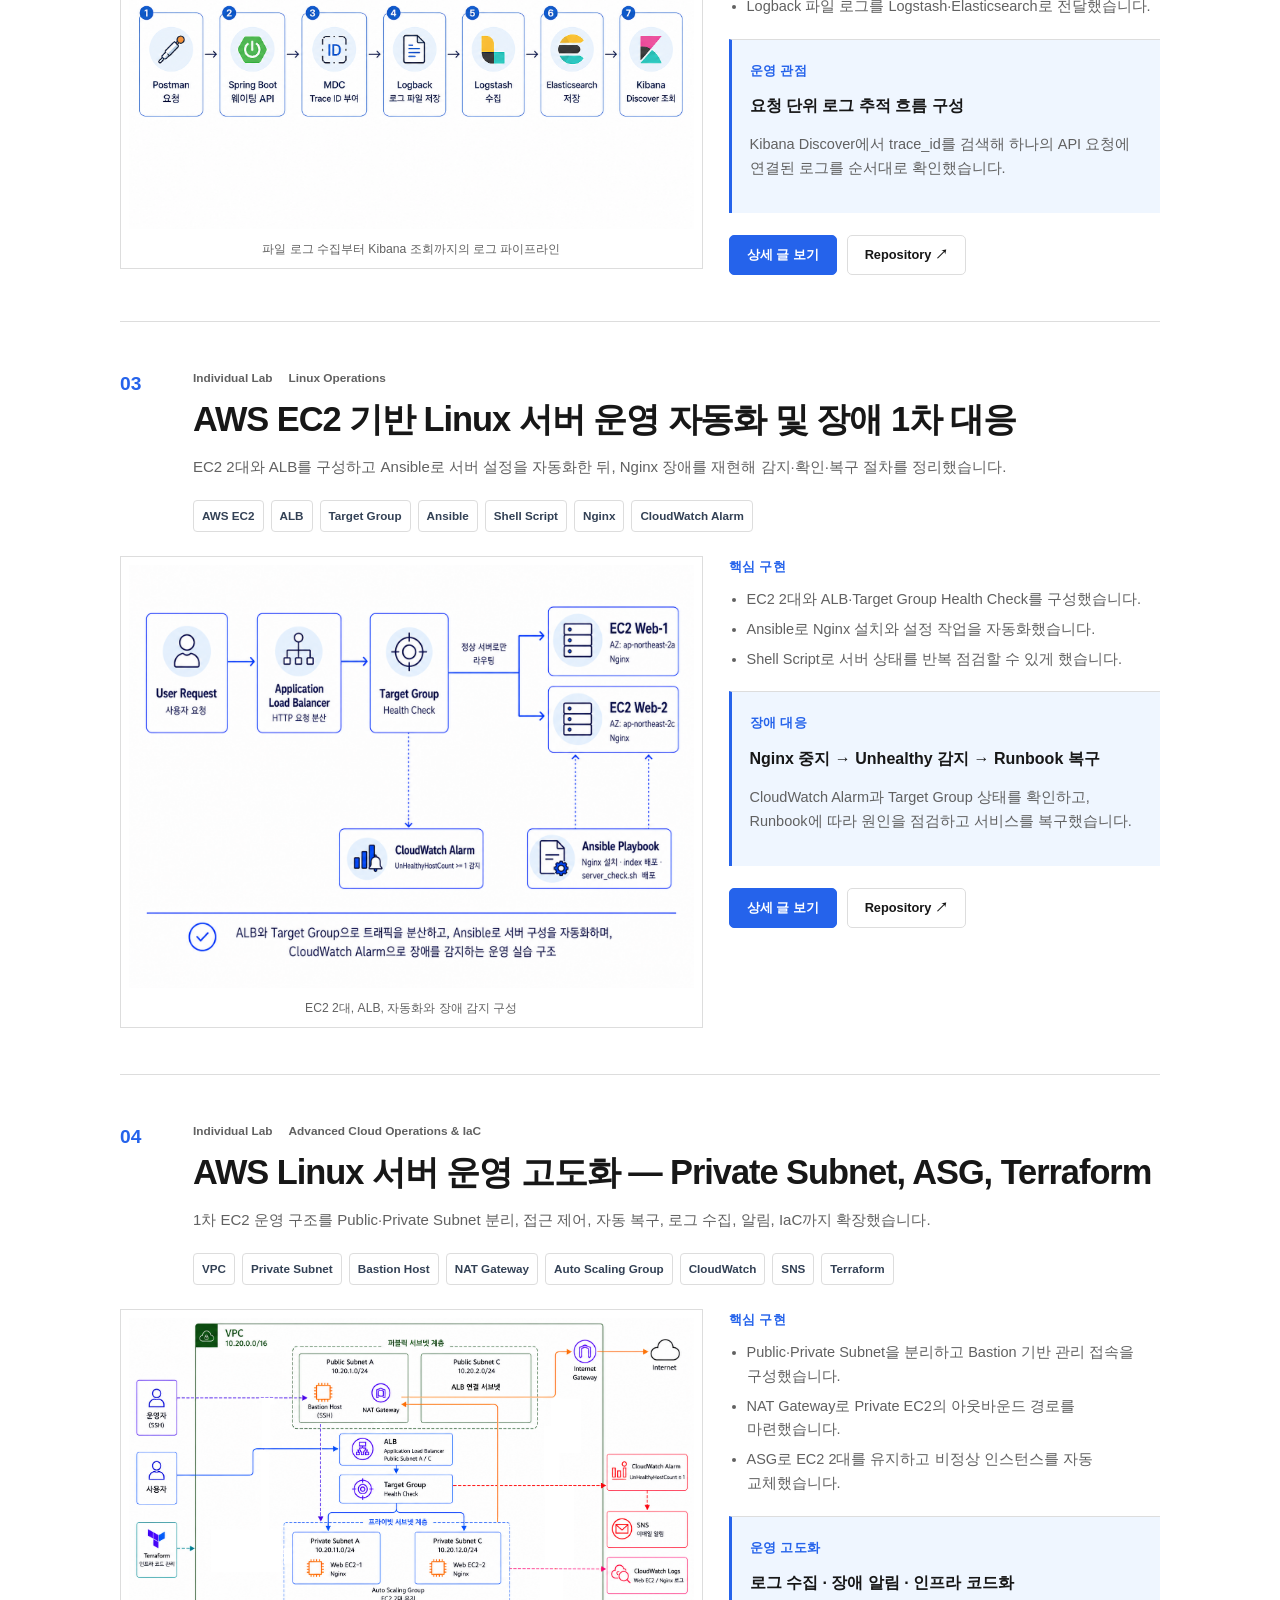
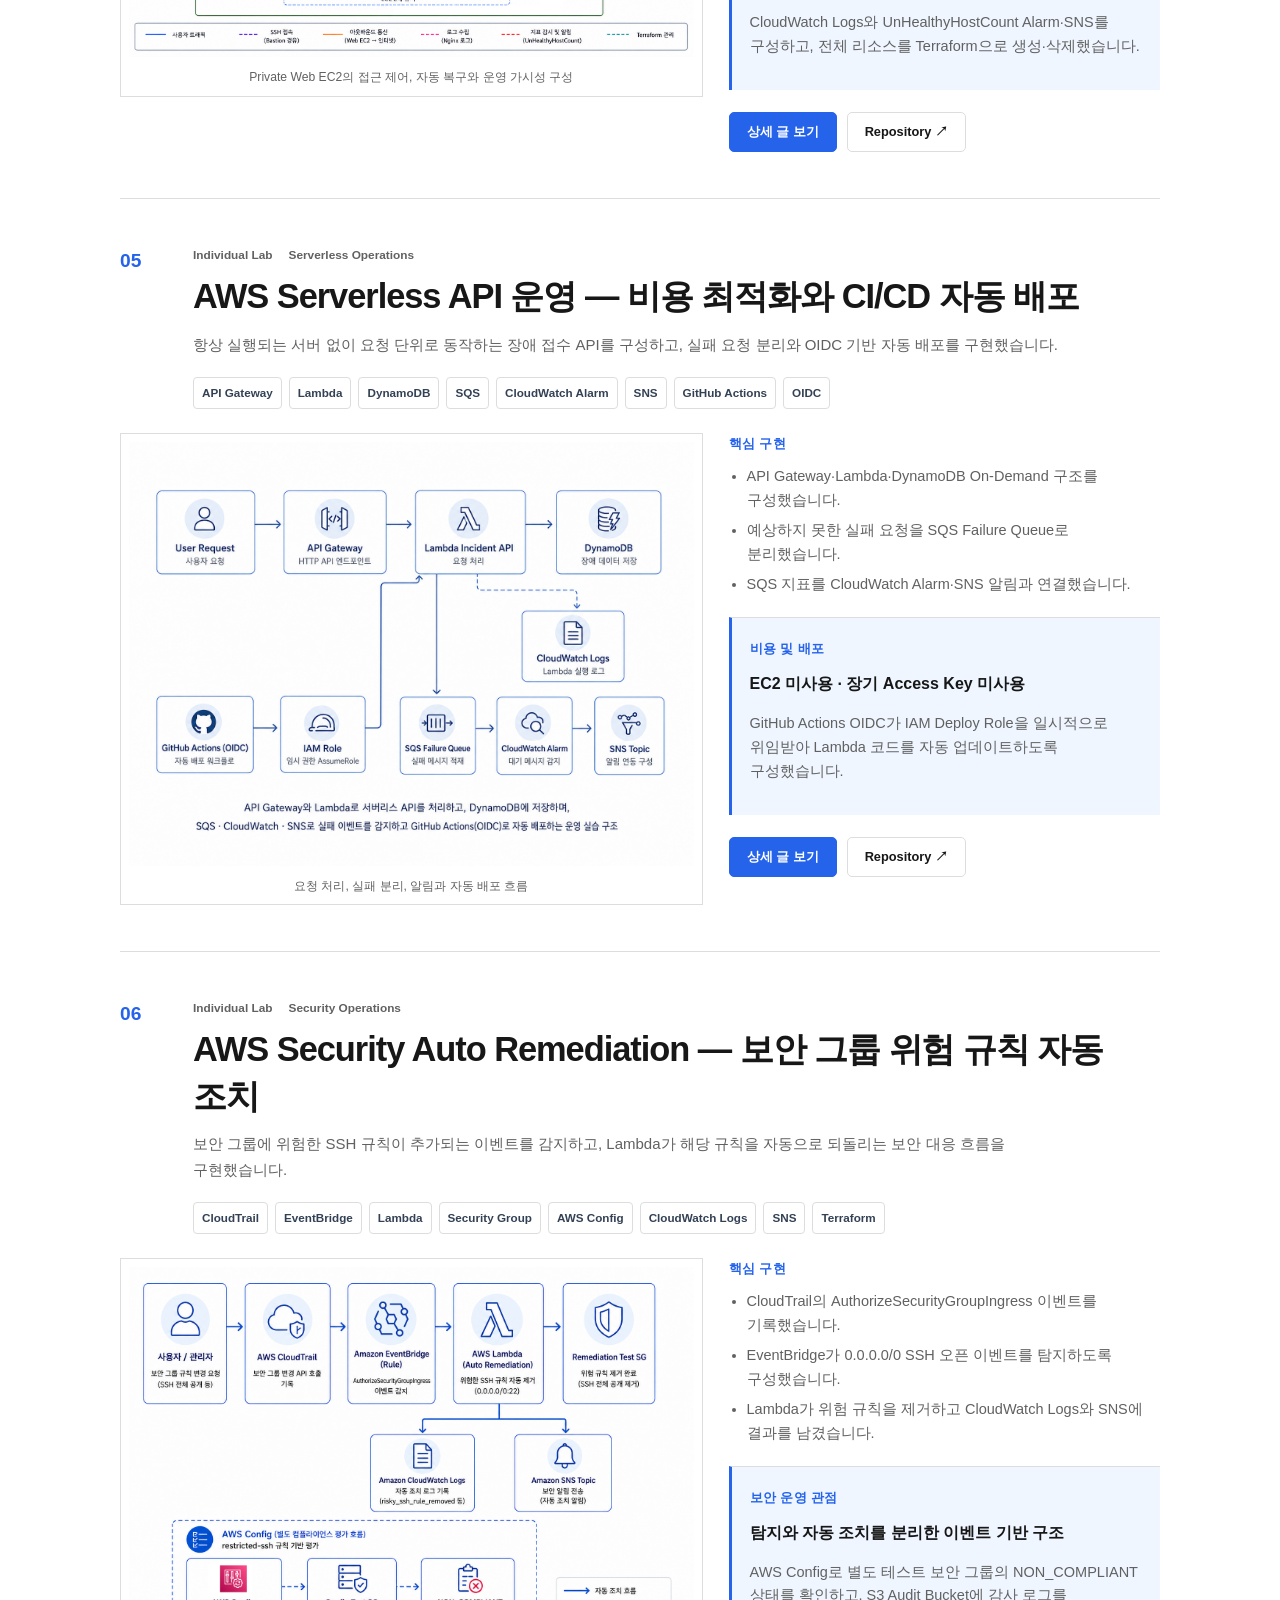
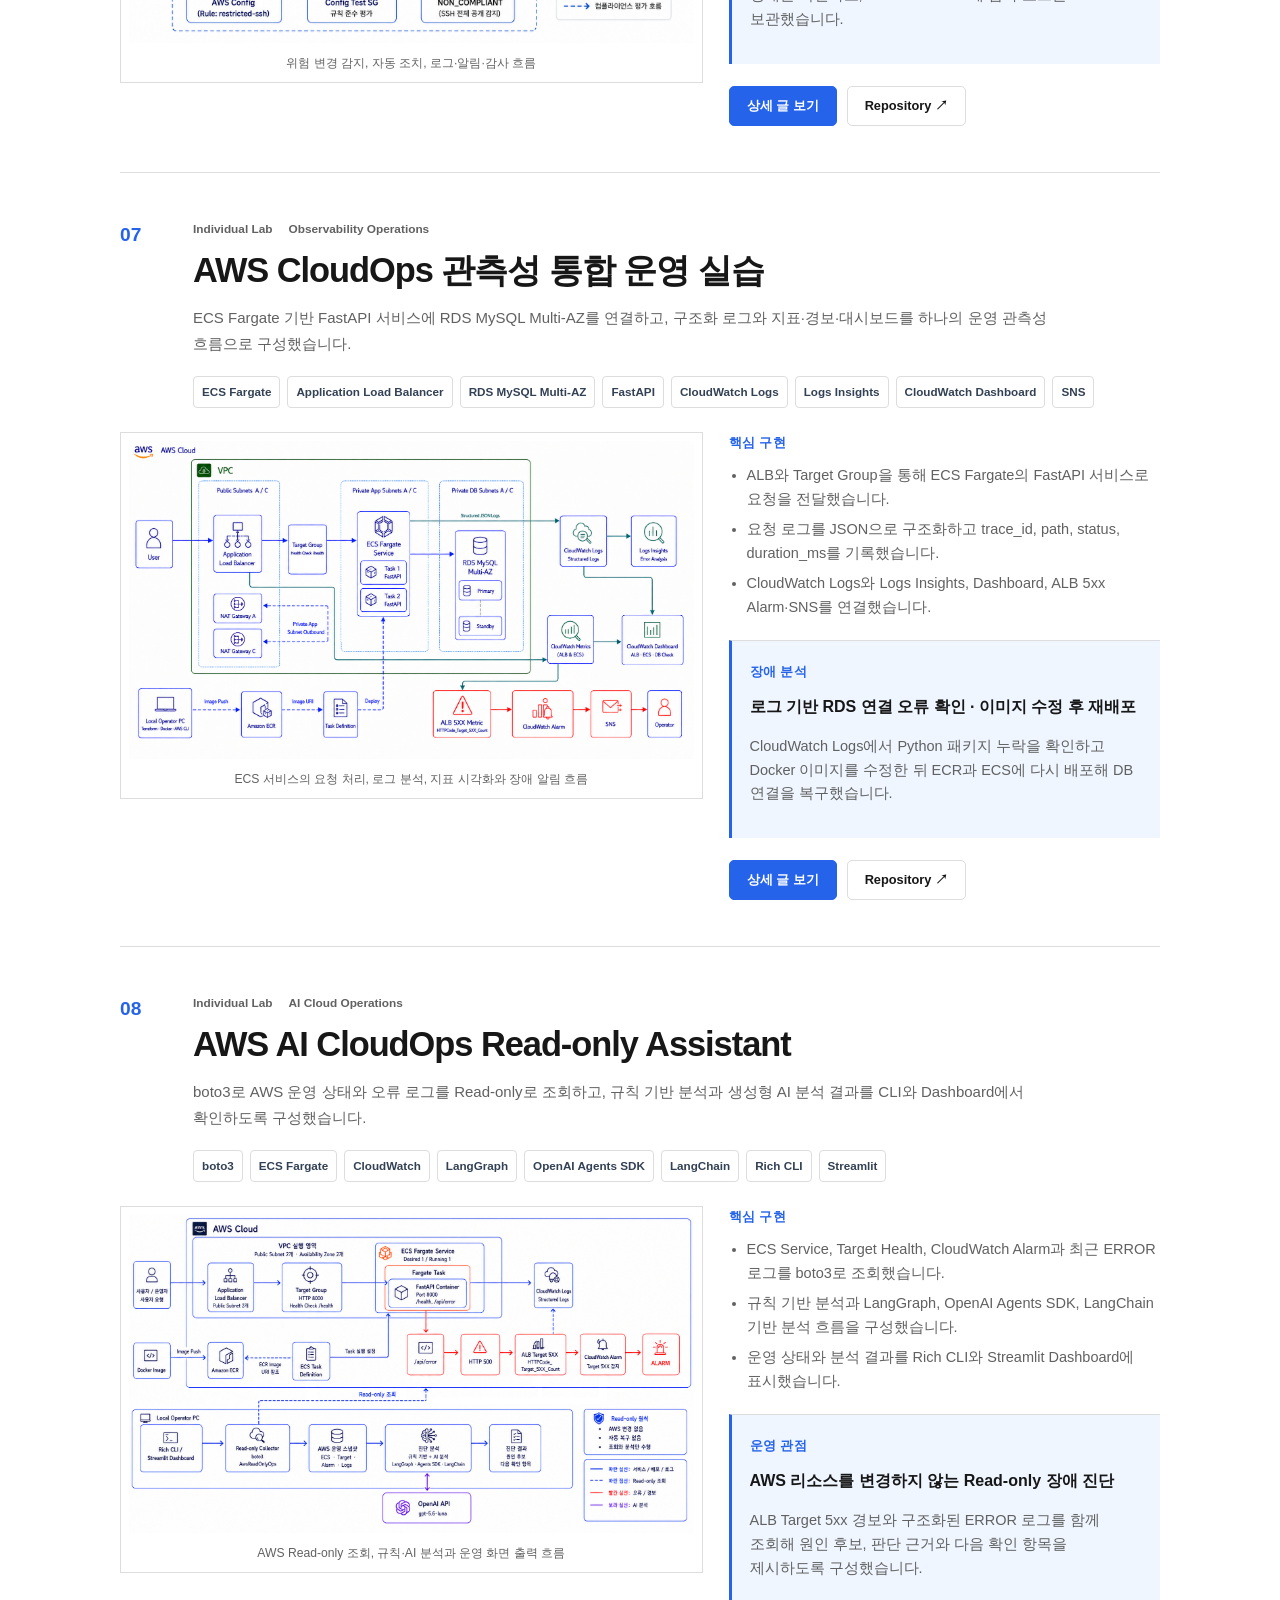
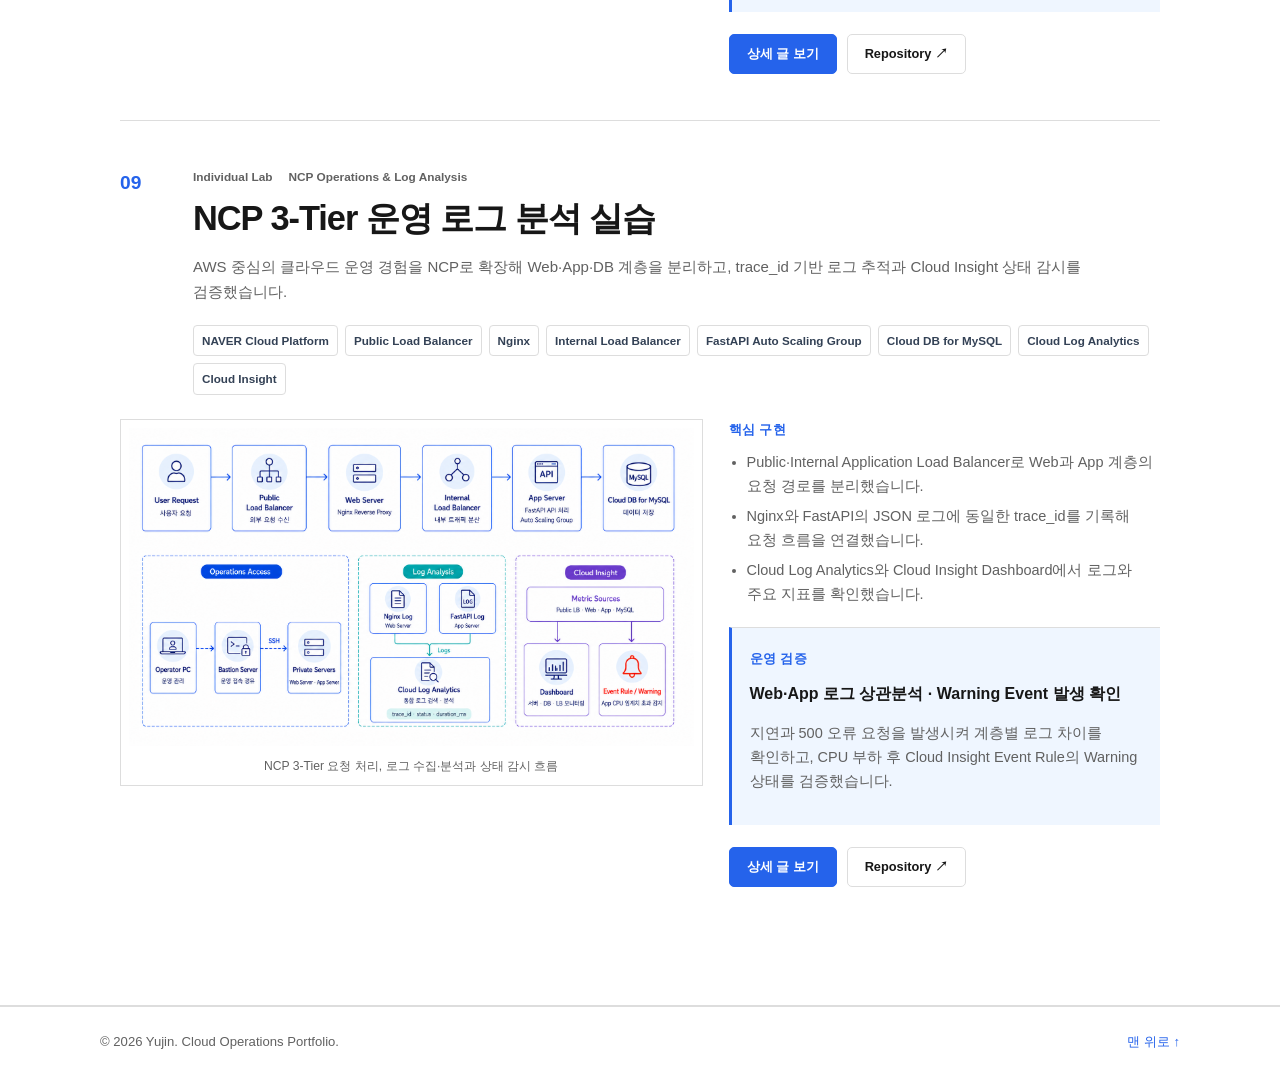
==== commit 24149f6d: "feat: improve project layout and image viewing" ====
--- a/projects.html
+++ b/projects.html
@@ -177,6 +177,7 @@
 .directory-arrow { color: var(--blue); }
 
 .project-detail-list { background: #fff; }
+.project-detail-list > .container { width: min(calc(100% - 40px), 1040px); }
 .project-showcase { scroll-margin-top: 88px; padding: 46px 0; border-top: 1px solid var(--line); }
 .project-showcase:first-of-type { border-top: 2px solid var(--text); }
 .project-showcase + .project-showcase { margin-top: 0; }
@@ -184,21 +185,25 @@
 .showcase-header { display: grid; grid-template-columns: 55px minmax(0,1fr); gap: 18px; }
 .showcase-number { color: var(--blue); font-size: 1.2rem; font-weight: 700; }
 .showcase-meta { display: flex; flex-wrap: wrap; gap: 7px 16px; color: var(--muted); font-size: .74rem; font-weight: 600; }
+.project-showcase .showcase-label { font-size: 13px; }
 .showcase-title-wrap h3 { margin: 8px 0 0; font-size: clamp(1.55rem,3vw,2.15rem); line-height: 1.35; letter-spacing: -.03em; }
-.showcase-title-wrap > p { max-width: 900px; margin: 12px 0 0; color: var(--muted); }
+.showcase-title-wrap > p { max-width: 900px; margin: 12px 0 0; color: var(--muted); font-size: 15px; }
 .showcase-tags { margin: 20px 0 24px 73px; }
-.showcase-grid { display: grid; grid-template-columns: minmax(0,1fr) minmax(340px,.9fr); gap: 34px; align-items: start; }
-.showcase-image { margin: 0; padding: 14px; background: var(--soft); border: 1px solid var(--line); }
-.showcase-image img { width: 100%; max-height: 480px; object-fit: contain; }
+.showcase-grid { display: grid; grid-template-columns: minmax(0,1.35fr) minmax(360px,1fr); gap: 26px; align-items: start; }
+.showcase-image { display: flex; flex-direction: column; align-items: center; overflow: hidden; margin: 0; padding: 8px; background: #fff; border: 1px solid var(--line); }
+.showcase-image img { display: block; width: 100%; max-width: 100%; height: auto; max-height: 520px; object-fit: contain; margin: 0 auto; }
 .showcase-image figcaption { margin-top: 10px; color: var(--muted); font-size: .76rem; text-align: center; }
 .showcase-content { display: flex; flex-direction: column; }
 .showcase-block, .showcase-result { padding: 0 0 20px; }
 .showcase-block + .showcase-block, .showcase-result + .showcase-block, .showcase-block + .showcase-result { padding-top: 20px; border-top: 1px solid var(--line); }
 .showcase-block ul { margin: 0; padding-left: 18px; }
-.showcase-block li, .showcase-block p:not(.showcase-label), .showcase-result p:not(.showcase-label) { color: var(--muted); font-size: .91rem; }
+.showcase-block li, .showcase-block p:not(.showcase-label), .showcase-result p:not(.showcase-label) { color: var(--muted); font-size: 14.5px; line-height: 1.65; }
 .showcase-block li + li { margin-top: 6px; }
 .showcase-result { padding: 17px 18px; background: var(--blue-soft); border-left: 3px solid var(--blue); }
 .showcase-result strong { display: block; margin-bottom: 6px; }
+#project-bukjeokbukjeok .showcase-block.compact { padding-bottom: 0; }
+#project-bukjeokbukjeok .showcase-block.compact p:last-child { margin-bottom: 0; }
+#project-bukjeokbukjeok .showcase-actions { margin-top: 14px; }
 .showcase-actions { margin-top: 22px; }
 .showcase-actions .button { min-height: 40px; font-size: .8rem; }
 
@@ -211,7 +216,8 @@
 .detail-content h3 { margin: 22px 0 8px; }
 .detail-content p, .detail-content li { color: var(--muted); }
 .detail-content ul, .detail-content ol { padding-left: 20px; }
-.detail-image { margin: 10px 0 0; padding: 12px; border: 1px solid var(--line); background: var(--soft); }
+.detail-image { overflow: hidden; margin: 10px 0 0; padding: 8px; border: 1px solid var(--line); background: #fff; }
+.detail-image img { display: block; width: auto; max-width: 100%; height: auto; object-fit: contain; margin: 0 auto; }
 .detail-sidebar { position: sticky; top: 88px; padding-left: 18px; border-left: 1px solid var(--line); }
 .detail-sidebar strong { display: block; margin-bottom: 10px; }
 .detail-sidebar a { display: block; padding: 6px 0; color: var(--muted); font-size: .83rem; }
@@ -234,8 +240,13 @@
 .text-link { color: var(--blue); font-weight: 600; }
 .project-list, .focus-grid, .journey-list { display: grid; gap: 18px; }
 
+@media (max-width: 980px) {
+  .showcase-grid { grid-template-columns: 1fr; }
+  .showcase-image img { max-width: 100%; max-height: none; }
+}
+
 @media (max-width: 900px) {
-  .hero-grid, .projects-hero-grid, .showcase-grid, .detail-layout, .about-grid, .background-grid { grid-template-columns: 1fr; }
+  .hero-grid, .projects-hero-grid, .detail-layout, .about-grid, .background-grid { grid-template-columns: 1fr; }
   .hero-panel, .project-summary-panel { padding: 22px 0 0; border-left: 0; border-top: 2px solid var(--blue); }
   .detail-sidebar { position: static; order: -1; padding: 0 0 14px; border-left: 0; border-bottom: 1px solid var(--line); }
   .directory-item { grid-template-columns: 42px minmax(0,1fr) 24px; }
@@ -260,11 +271,14 @@
   .showcase-header { grid-template-columns: 1fr; gap: 4px; }
   .showcase-tags { margin-left: 0; }
   .project-showcase { padding: 38px 0; }
+  .showcase-image, .detail-image { padding: 5px; }
   .directory-item { min-height: 76px; padding: 12px 4px; }
   .directory-main small { white-space: normal; }
 }
 
 </style>
+  <link rel="stylesheet" href="assets/css/image-lightbox.css">
+  <script src="assets/js/image-lightbox.js" defer></script>
 </head>
 <body>
   <a class="skip-link" href="#main-content">본문으로 바로가기</a>
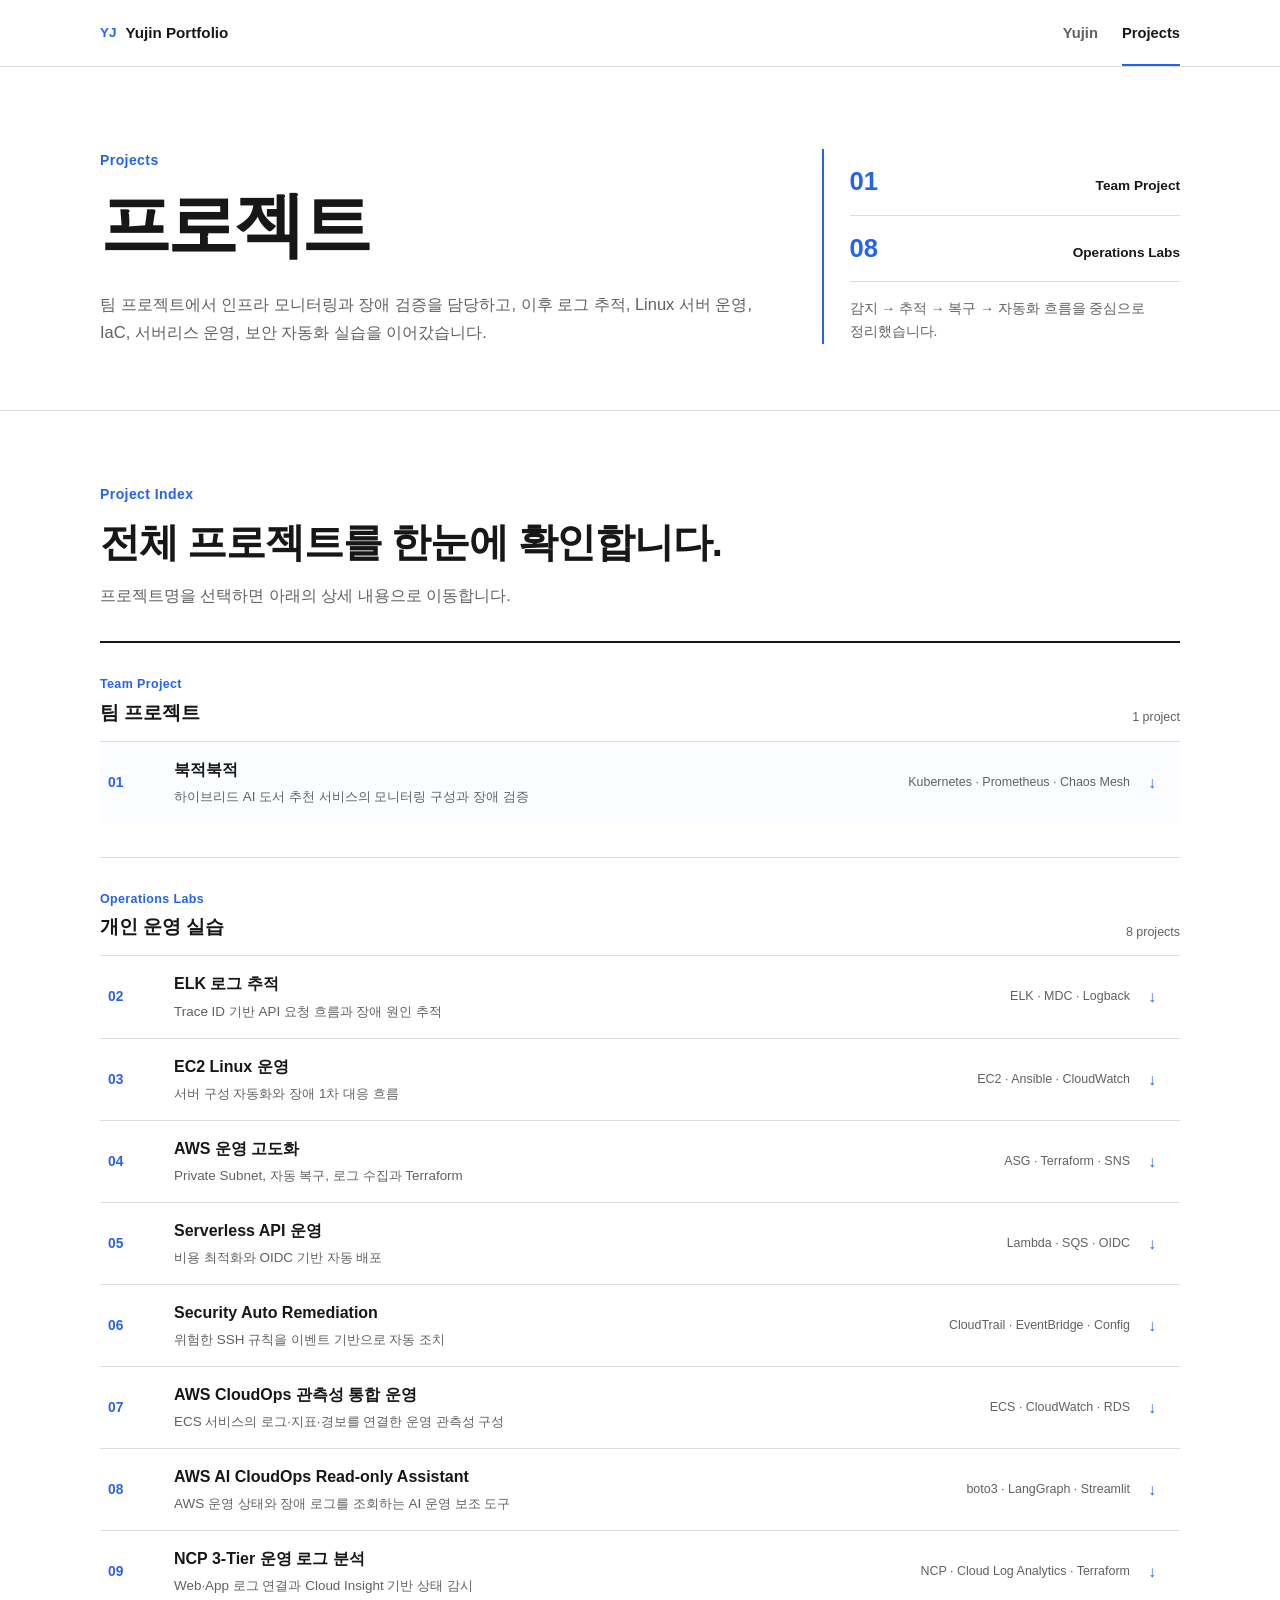
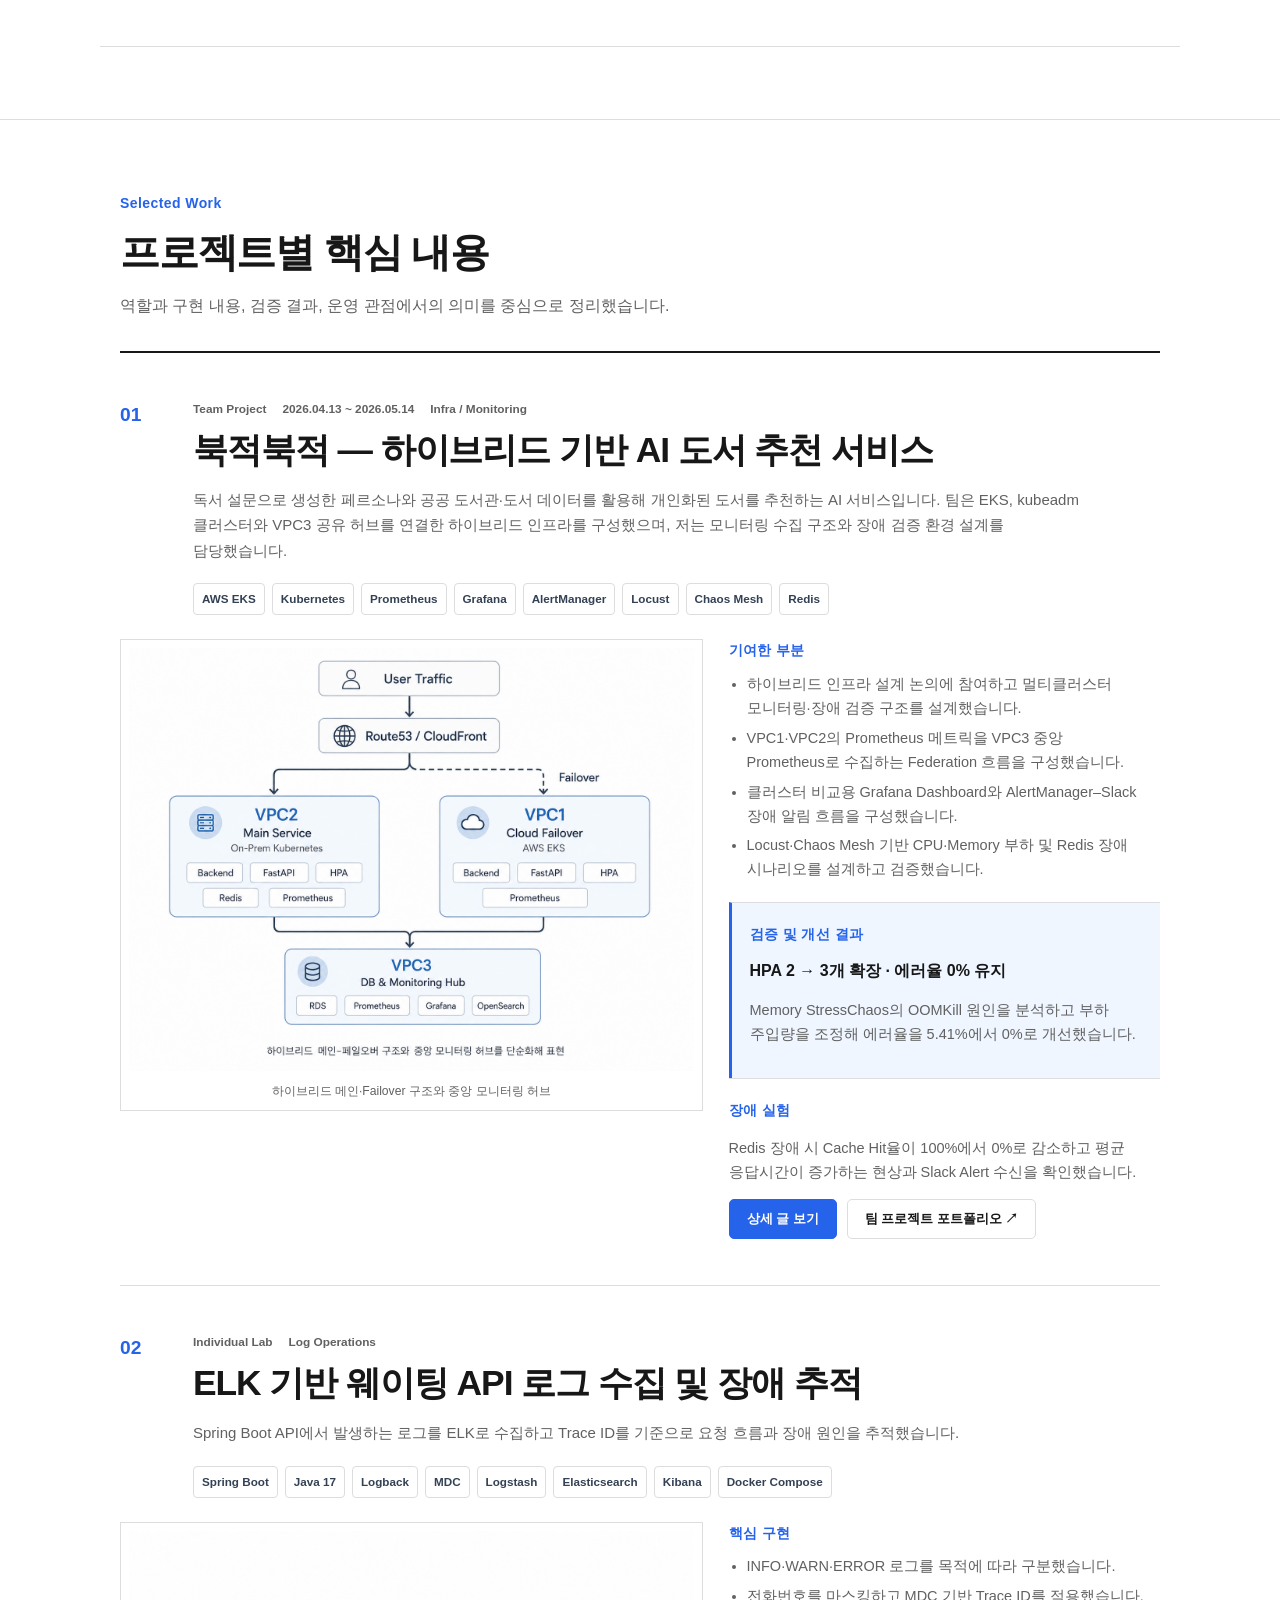
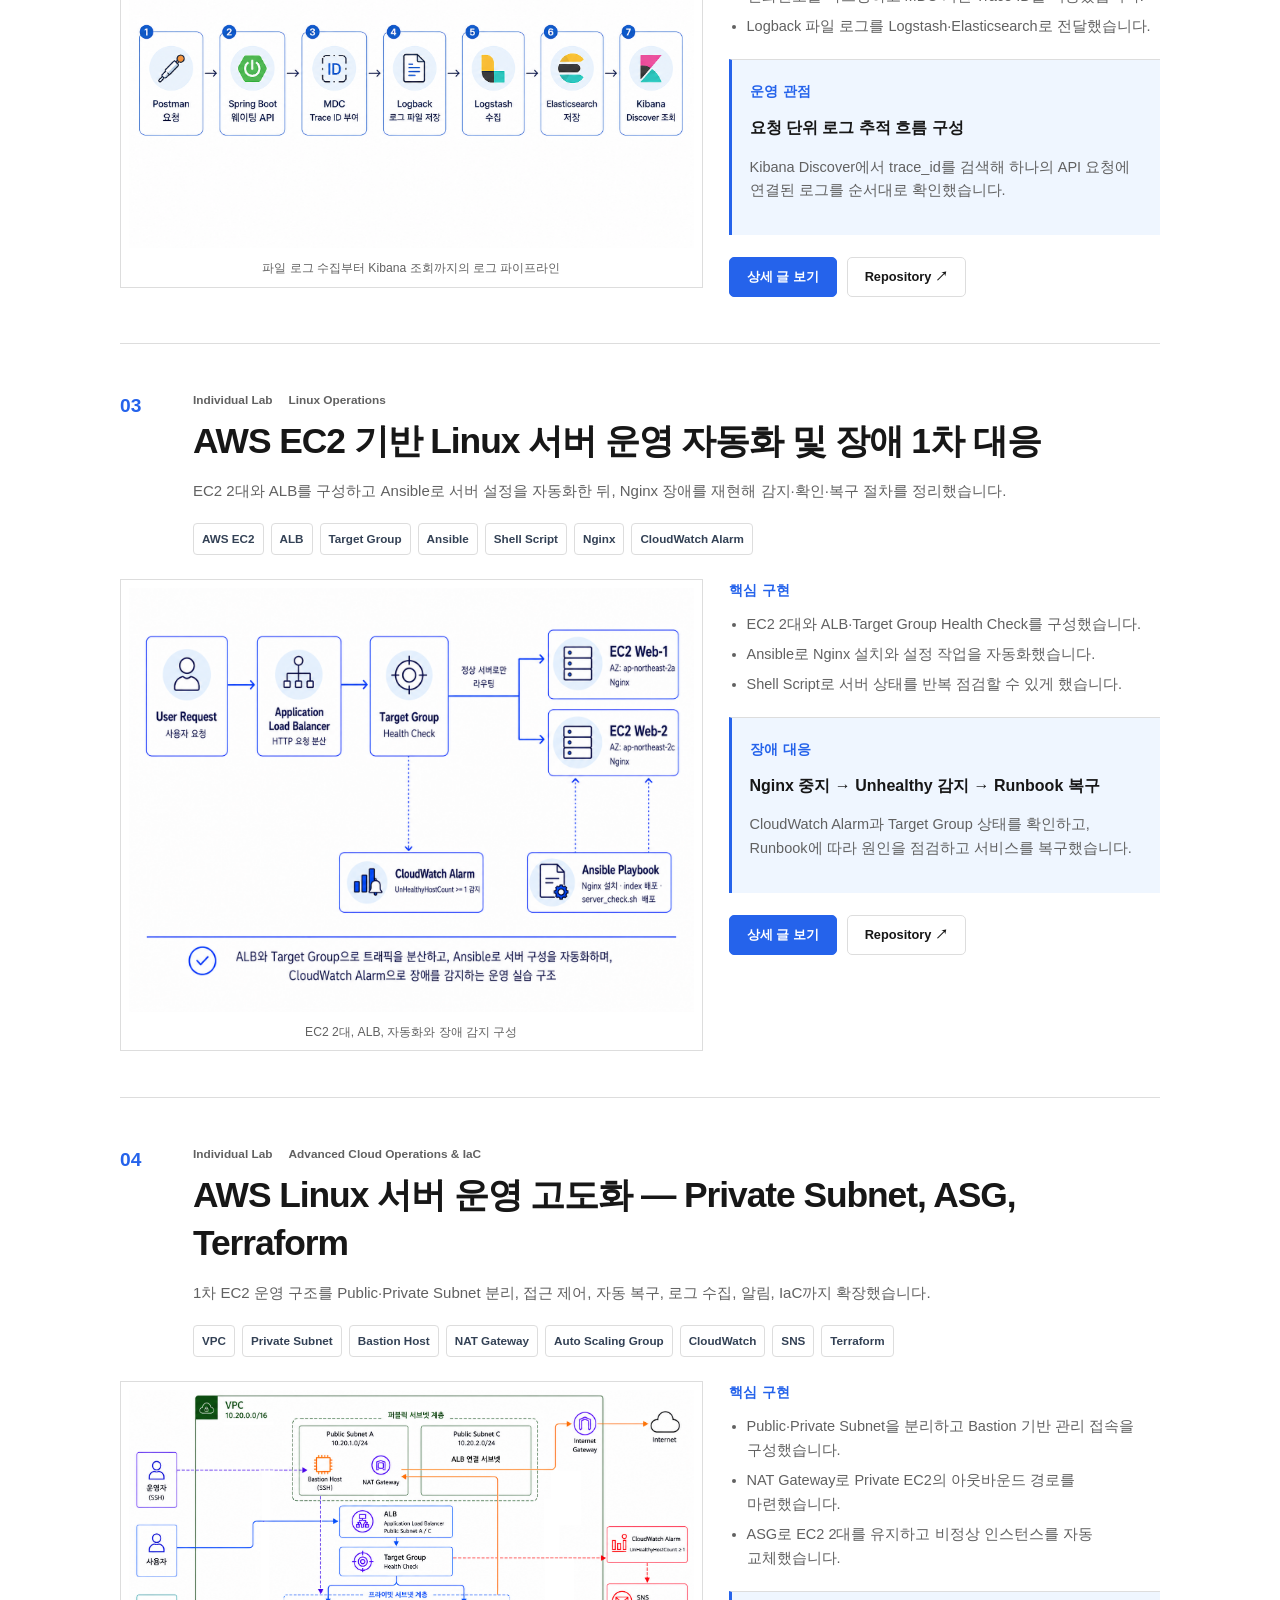
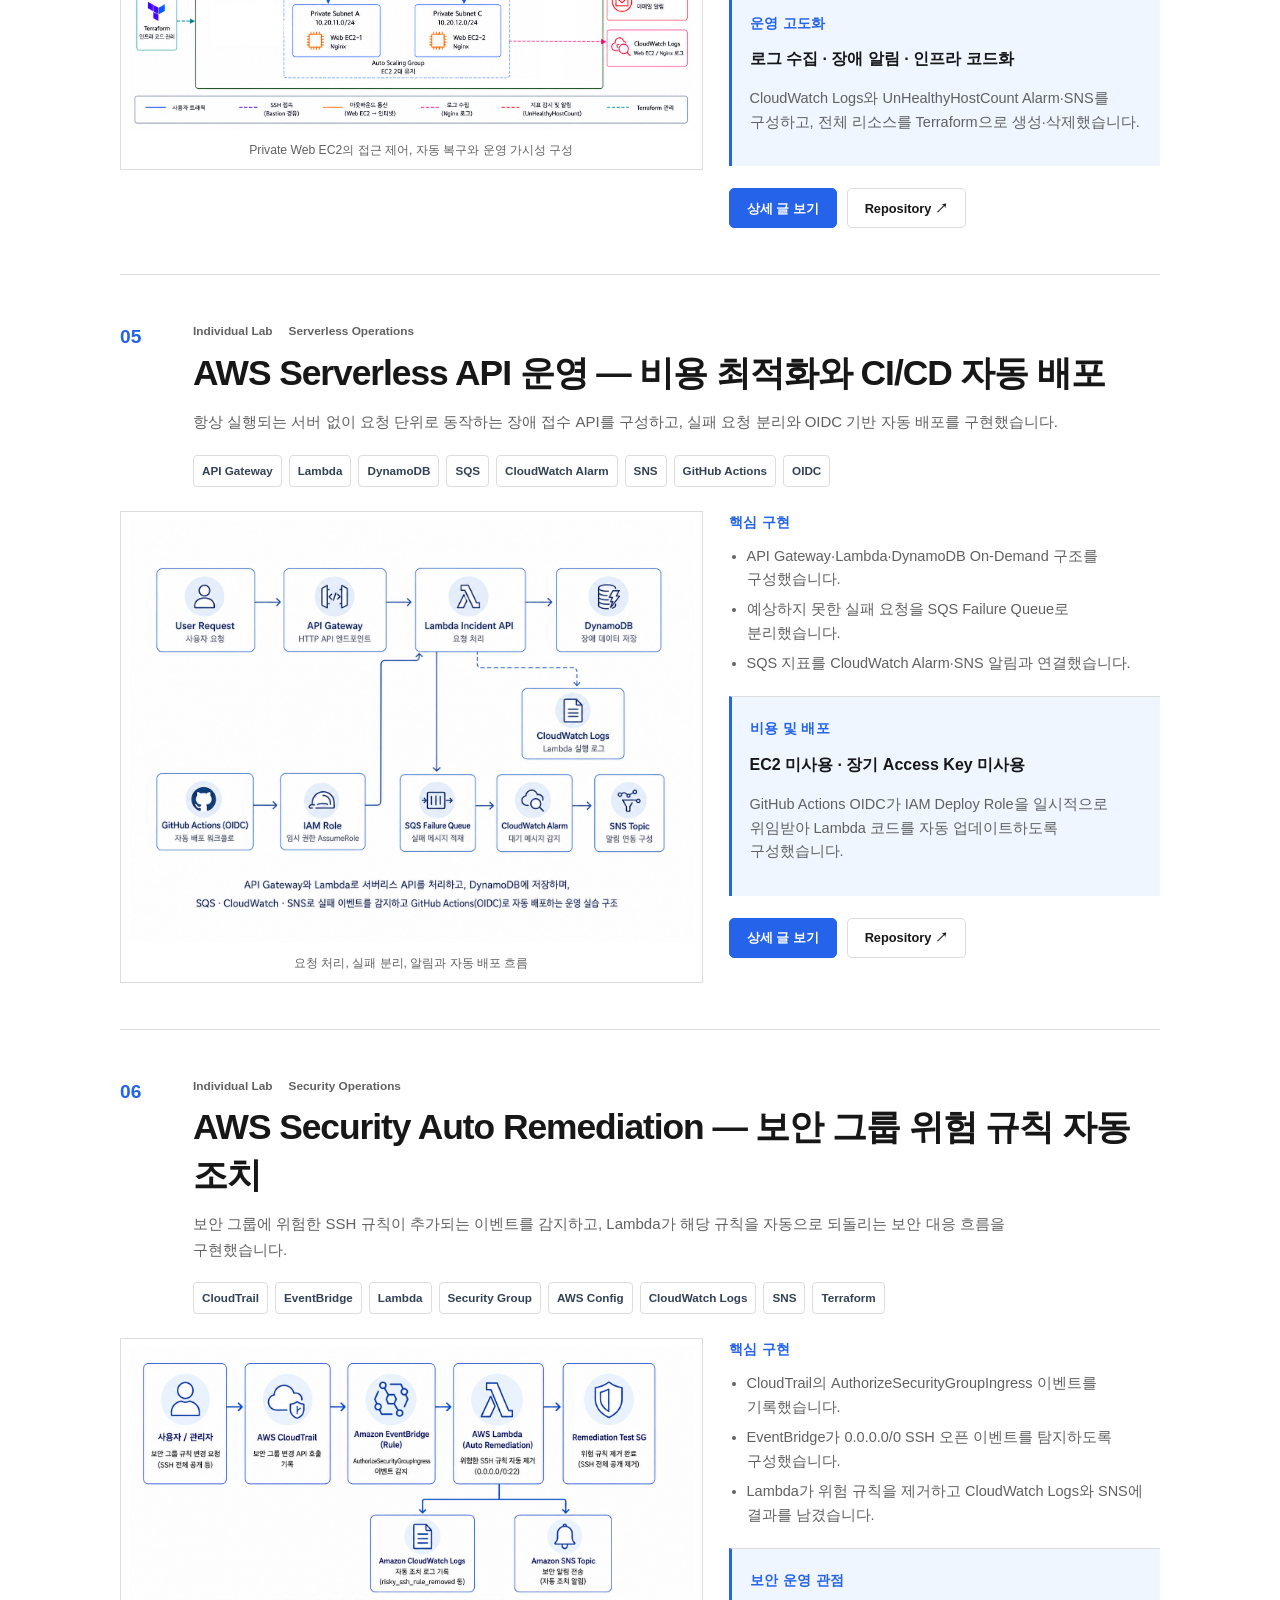
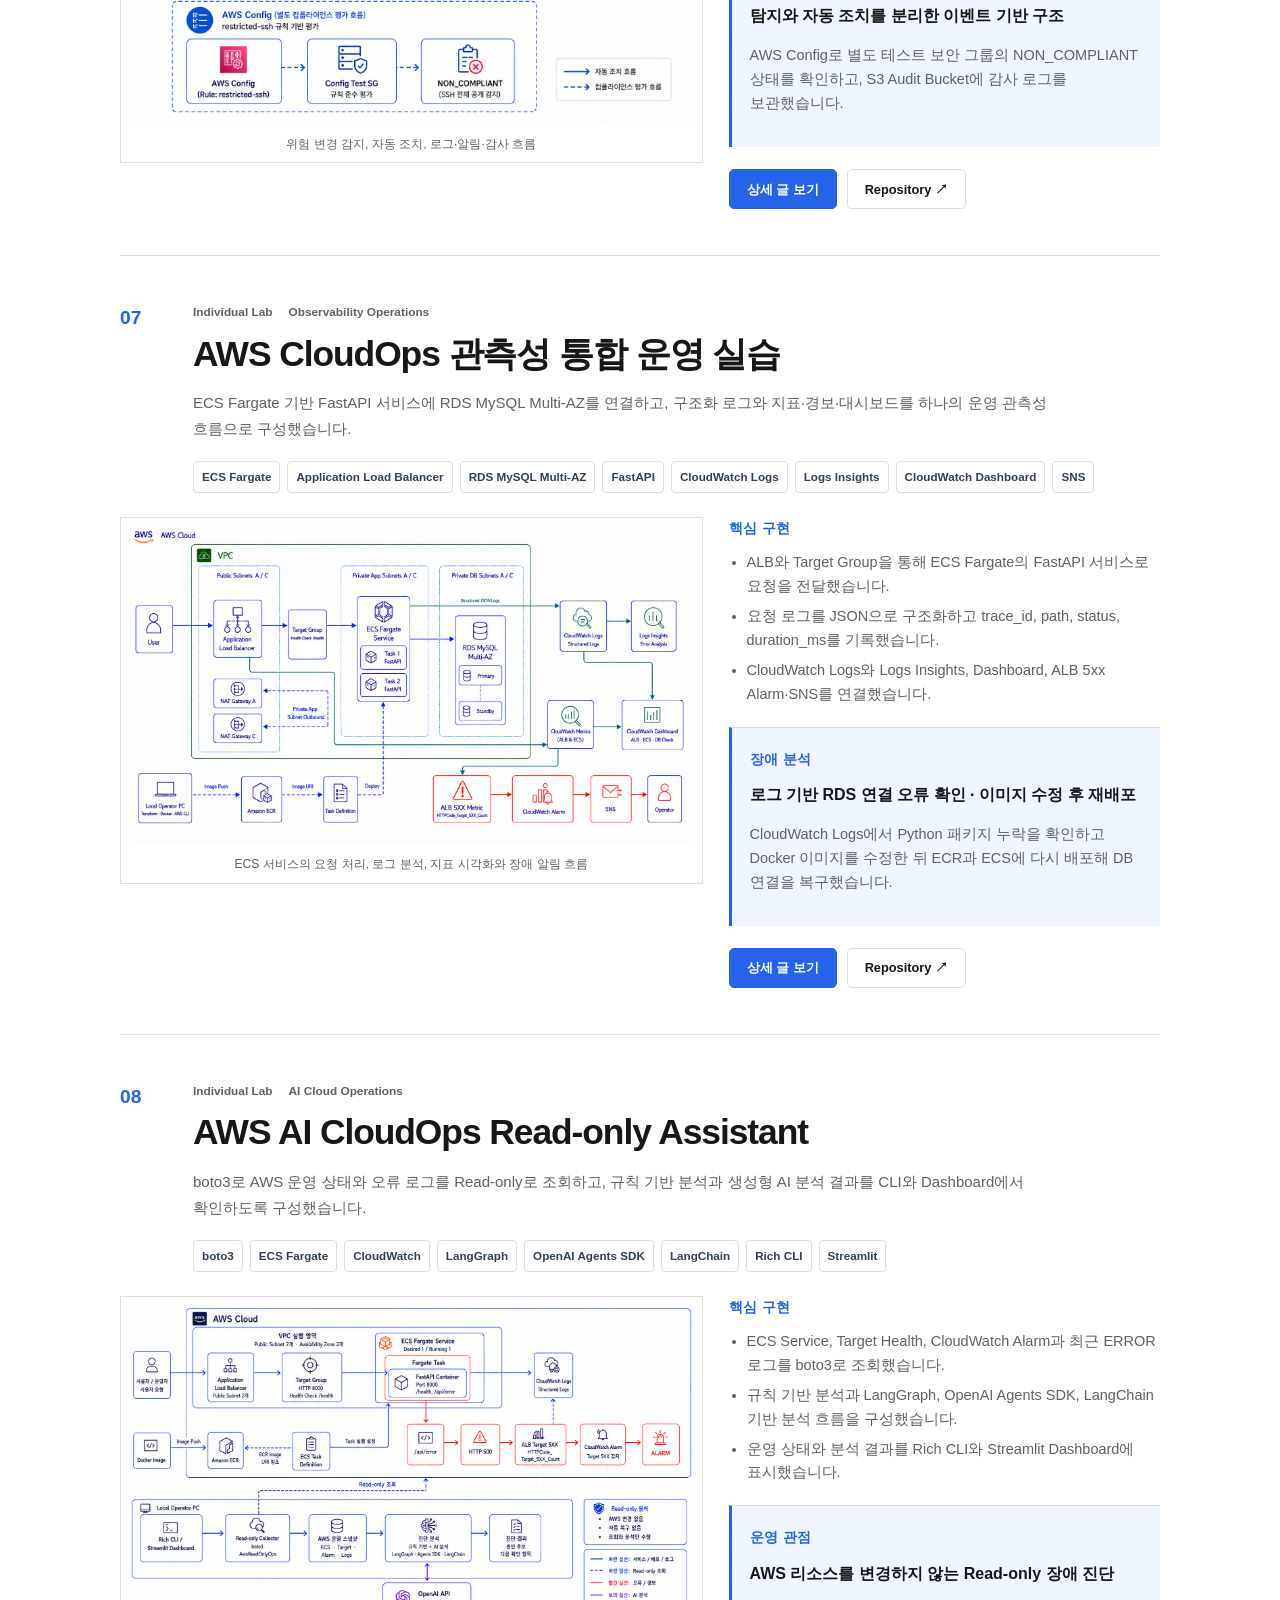
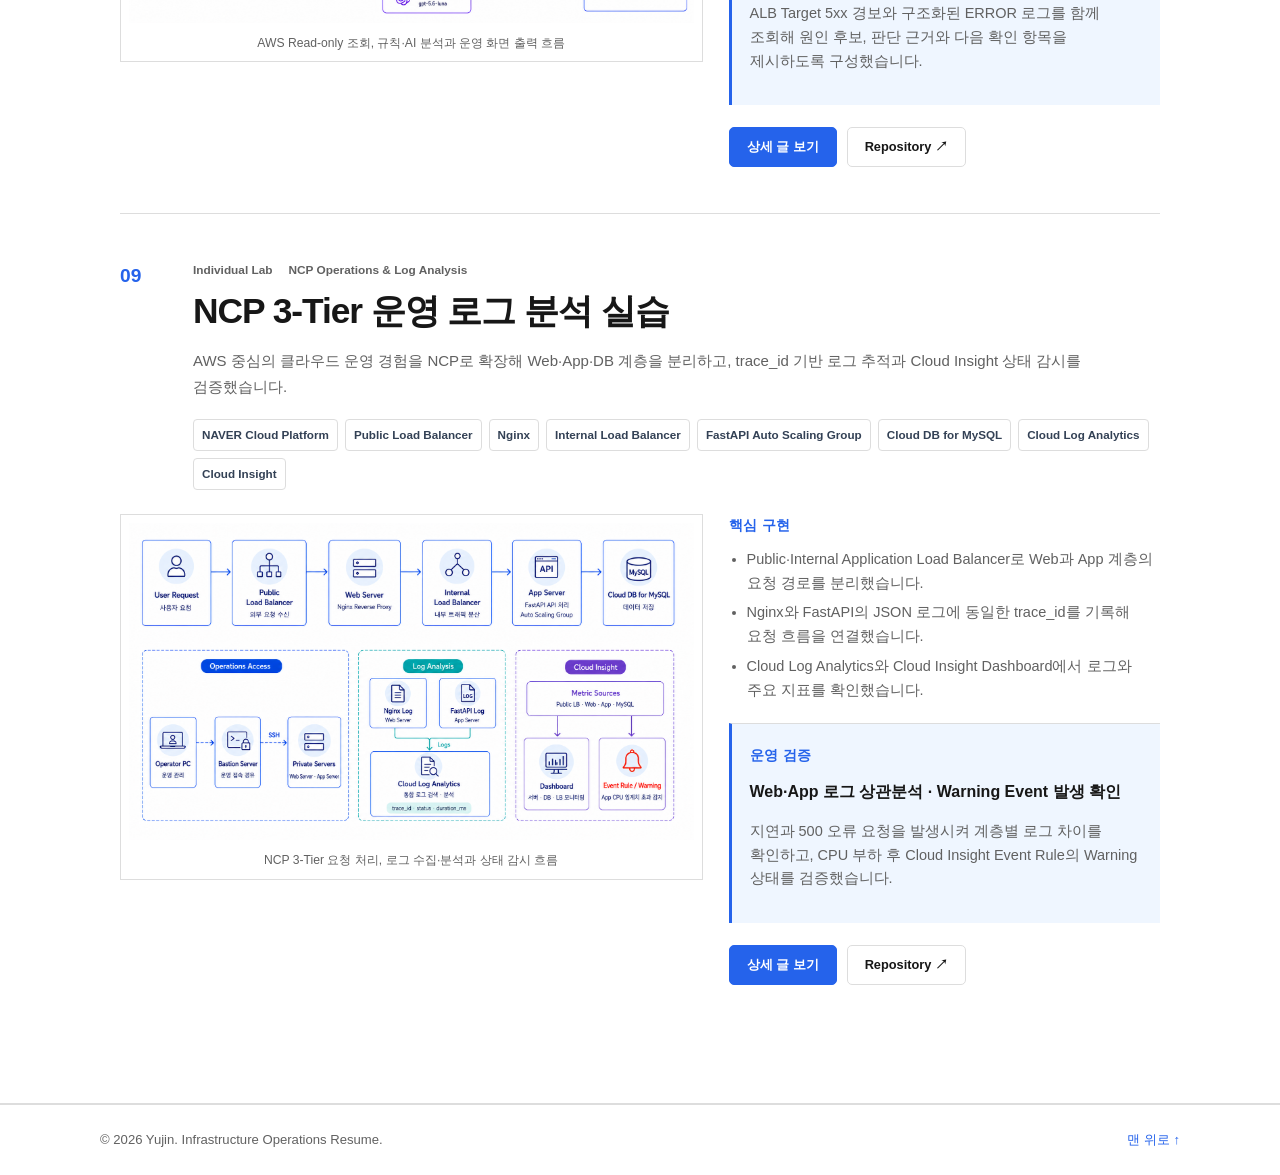
==== commit 1c3e88f0: "feat: refine resume layout and infrastructure focus" ====
--- a/projects.html
+++ b/projects.html
@@ -4,7 +4,7 @@
   <meta charset="UTF-8">
   <meta name="viewport" content="width=device-width, initial-scale=1.0">
   <meta name="description" content="Yujin의 팀 프로젝트와 AWS/Linux 클라우드 운영 개인 실습 프로젝트를 소개합니다.">
-  <title>Projects | Yujin Cloud Operations Portfolio</title>
+  <title>Projects | Infrastructure Operations Resume</title>
   <style>
 :root {
   --bg: #ffffff;
@@ -59,8 +59,10 @@
   letter-spacing: .03em;
   text-transform: none;
 }
+.eyebrow { font-size: 14px; }
 .section-heading { max-width: 760px; margin-bottom: 32px; }
 .section-heading h2, .project-group-heading h2 { margin: 0; font-size: clamp(1.75rem, 3.5vw, 2.4rem); line-height: 1.35; letter-spacing: -.03em; }
+.project-index-heading h2, #project-detail-title { font-size: clamp(29.5px, calc(3.5vw + 1.5px), 39.9px); line-height: 1.35; }
 .section-heading > p:last-child { margin: 12px 0 0; color: var(--muted); }
 
 .hero { padding: 90px 0 76px; border-bottom: 1px solid var(--line); }
@@ -71,6 +73,7 @@
   line-height: 1.16;
   letter-spacing: -.055em;
 }
+.projects-hero h1 { font-size: clamp(41.5px, calc(5.4vw + 1.5px), 73.5px); line-height: 1.2; }
 .hero-description, .projects-hero-description, .detail-lead, .page-hero > .container > p:last-child {
   max-width: 760px;
   margin: 22px 0 0;
@@ -185,8 +188,8 @@
 .showcase-header { display: grid; grid-template-columns: 55px minmax(0,1fr); gap: 18px; }
 .showcase-number { color: var(--blue); font-size: 1.2rem; font-weight: 700; }
 .showcase-meta { display: flex; flex-wrap: wrap; gap: 7px 16px; color: var(--muted); font-size: .74rem; font-weight: 600; }
-.project-showcase .showcase-label { font-size: 13px; }
-.showcase-title-wrap h3 { margin: 8px 0 0; font-size: clamp(1.55rem,3vw,2.15rem); line-height: 1.35; letter-spacing: -.03em; }
+.project-showcase .showcase-label { font-size: 14px; }
+.showcase-title-wrap h3 { margin: 8px 0 0; font-size: clamp(25.8px, calc(3vw + 1px), 35.4px); line-height: 1.35; letter-spacing: -.03em; }
 .showcase-title-wrap > p { max-width: 900px; margin: 12px 0 0; color: var(--muted); font-size: 15px; }
 .showcase-tags { margin: 20px 0 24px 73px; }
 .showcase-grid { display: grid; grid-template-columns: minmax(0,1.35fr) minmax(360px,1fr); gap: 26px; align-items: start; }
@@ -254,7 +257,7 @@
 }
 
 @media (max-width: 700px) {
-  .container { width: min(calc(100% - 28px), var(--container)); }
+  .container { width: min(calc(100% - 32px), var(--container)); }
   .section { padding: 56px 0; }
   .header-inner { min-height: 58px; }
   .logo-text { display: none; }
@@ -826,7 +829,7 @@
 
   <footer class="site-footer">
     <div class="container footer-inner">
-      <p>© 2026 Yujin. Cloud Operations Portfolio.</p>
+      <p>© 2026 Yujin. Infrastructure Operations Resume.</p>
       <a href="#main-content">맨 위로 ↑</a>
     </div>
   </footer>
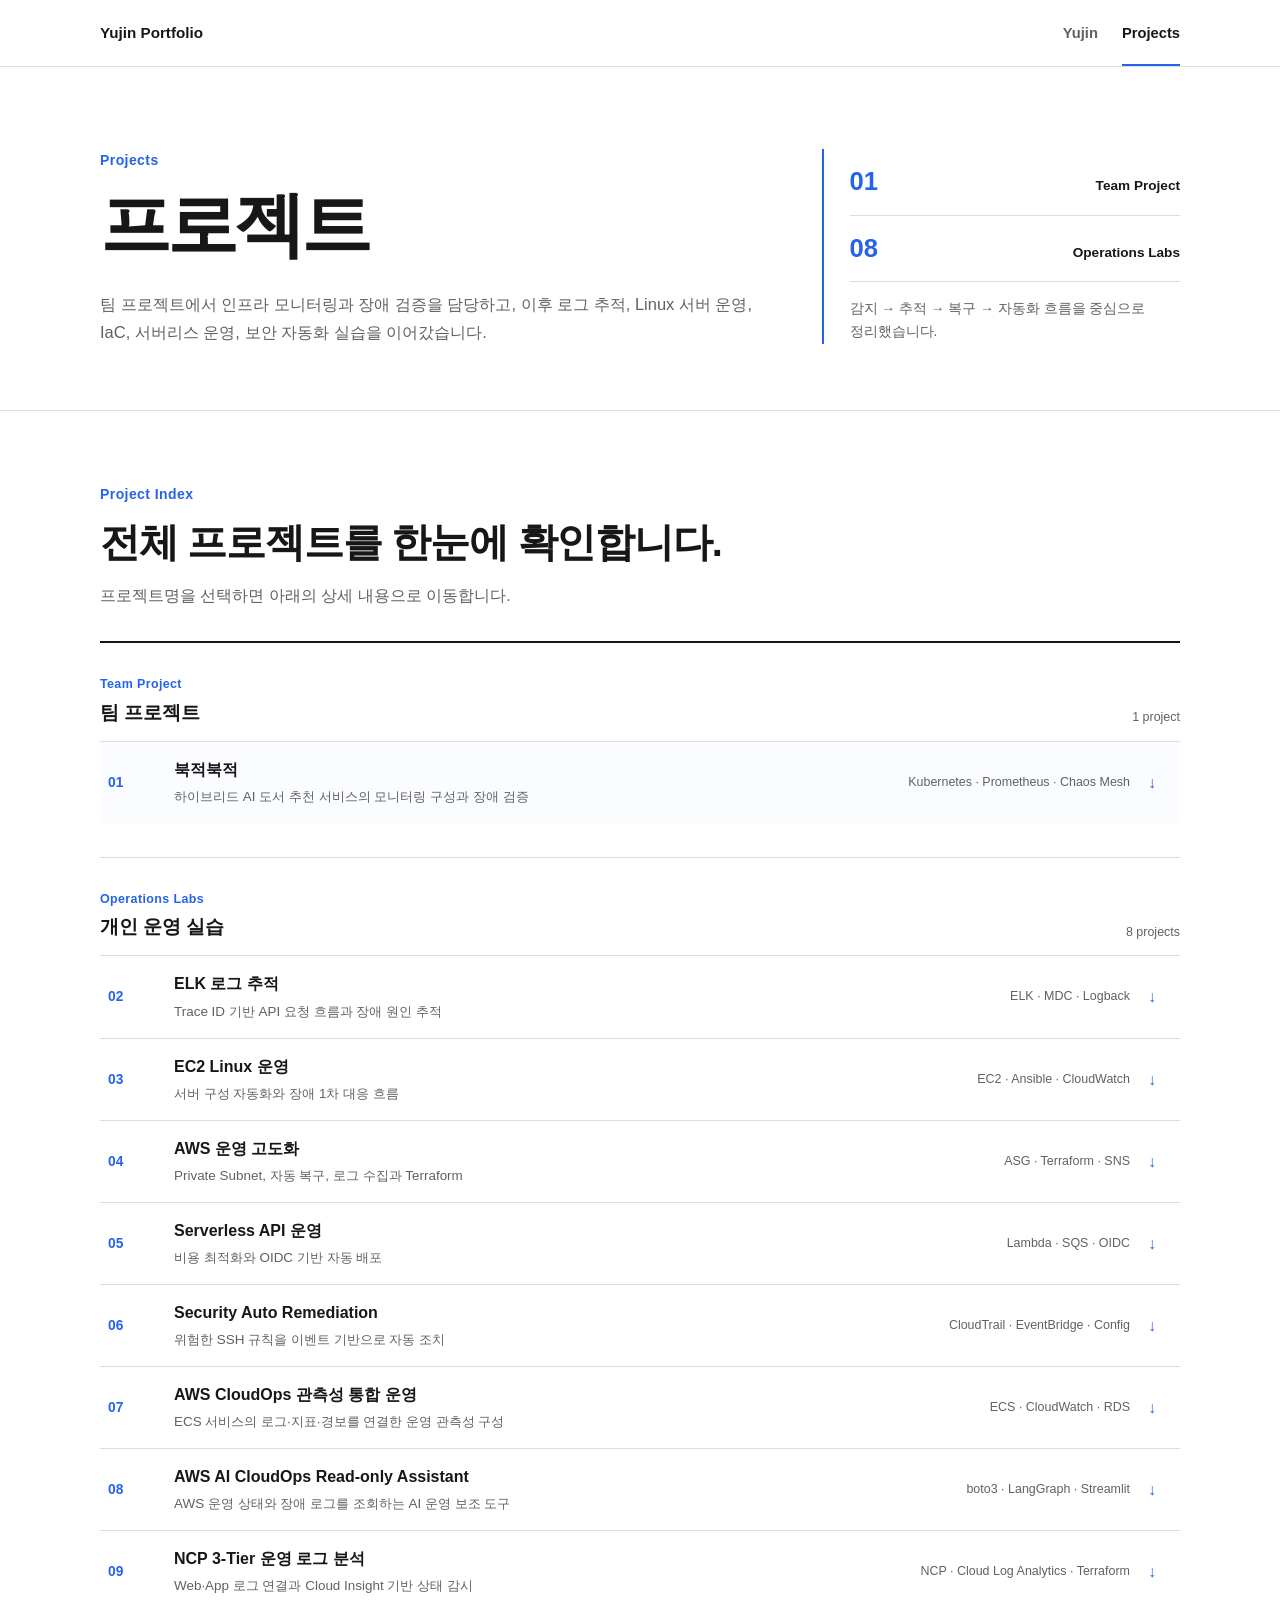
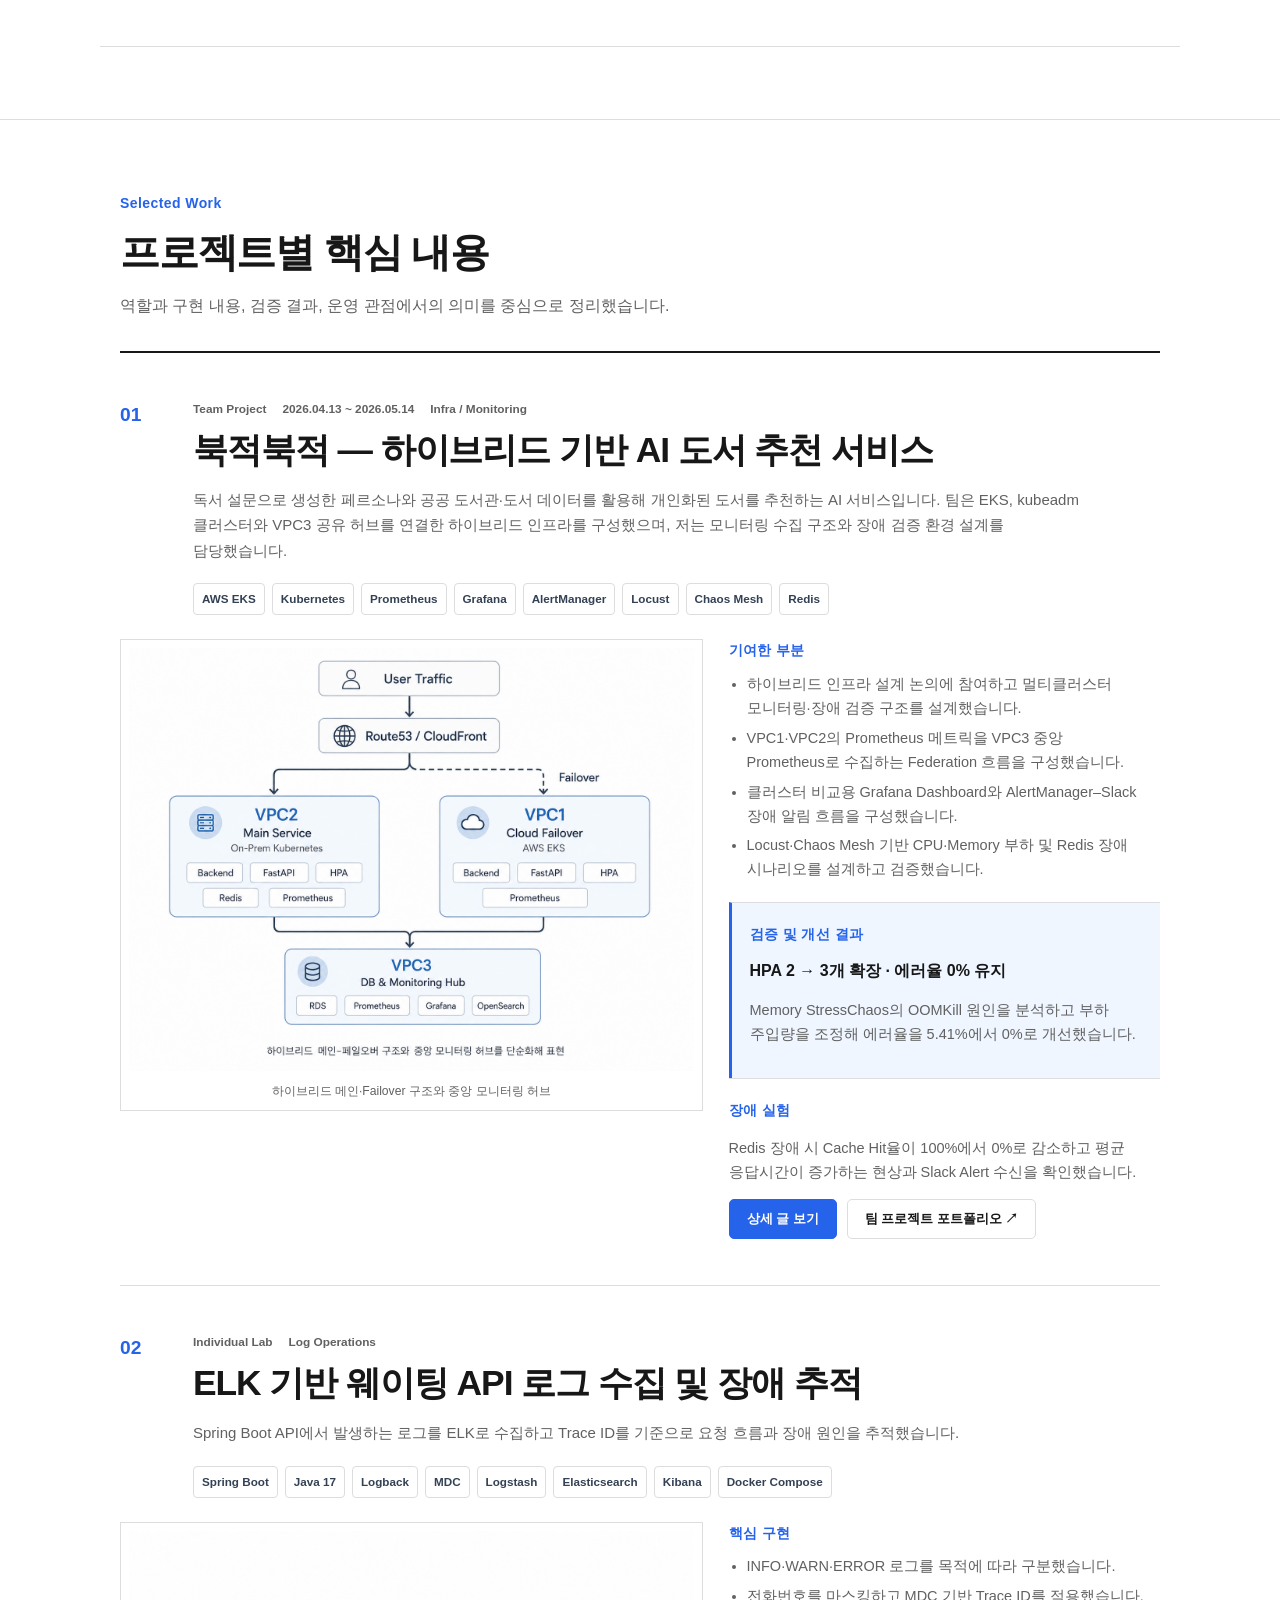
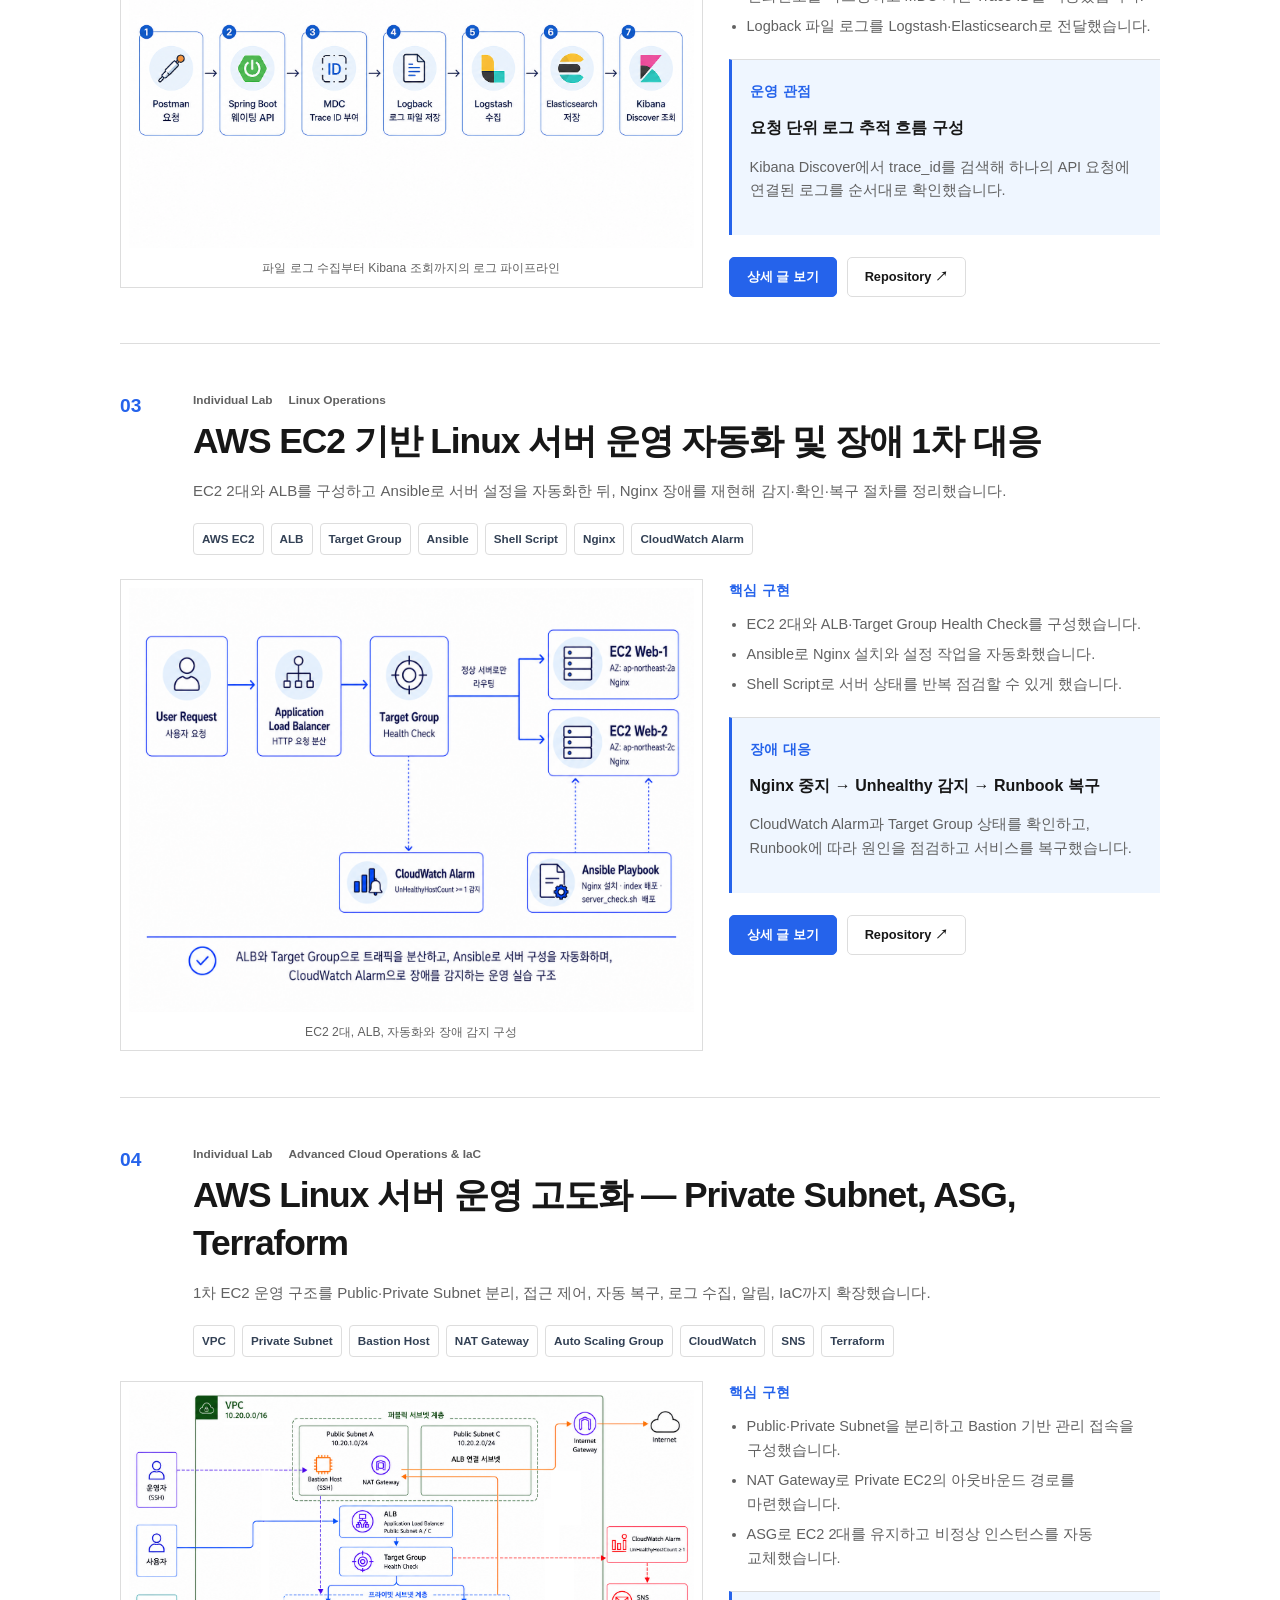
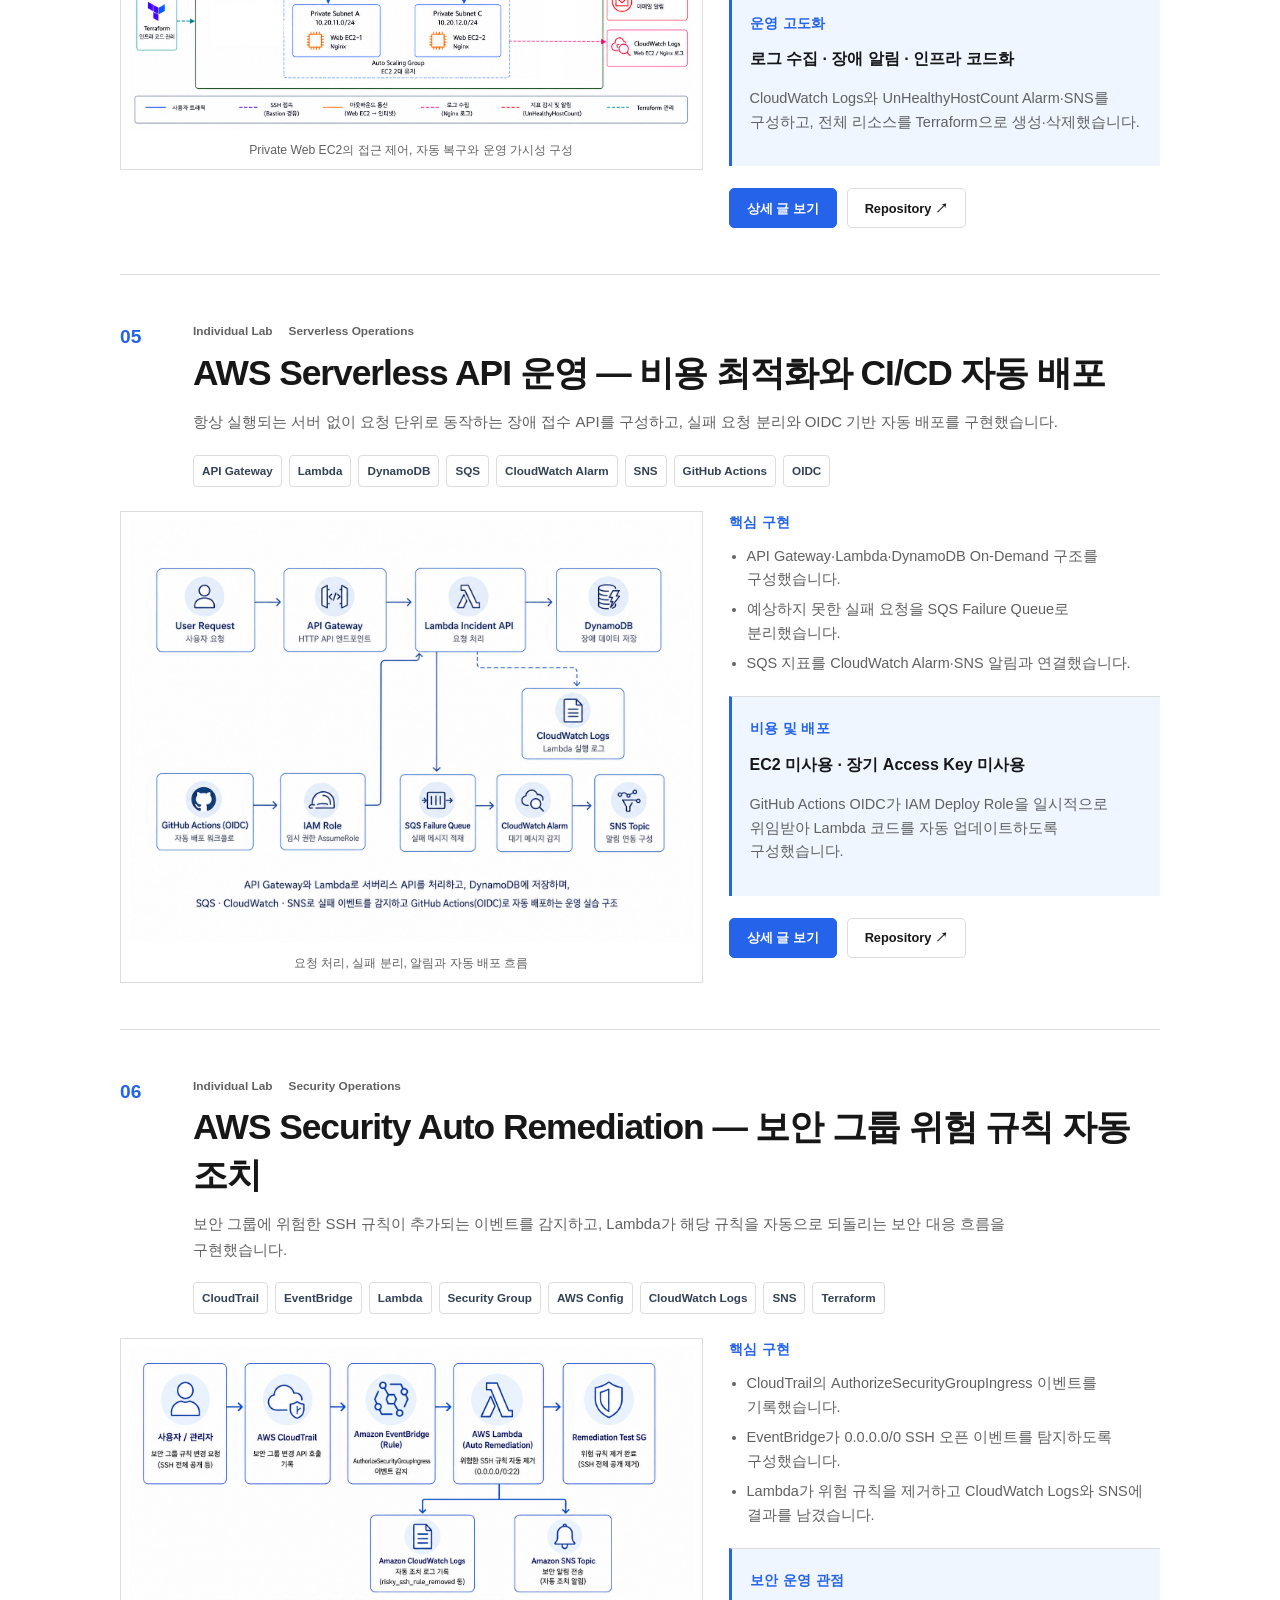
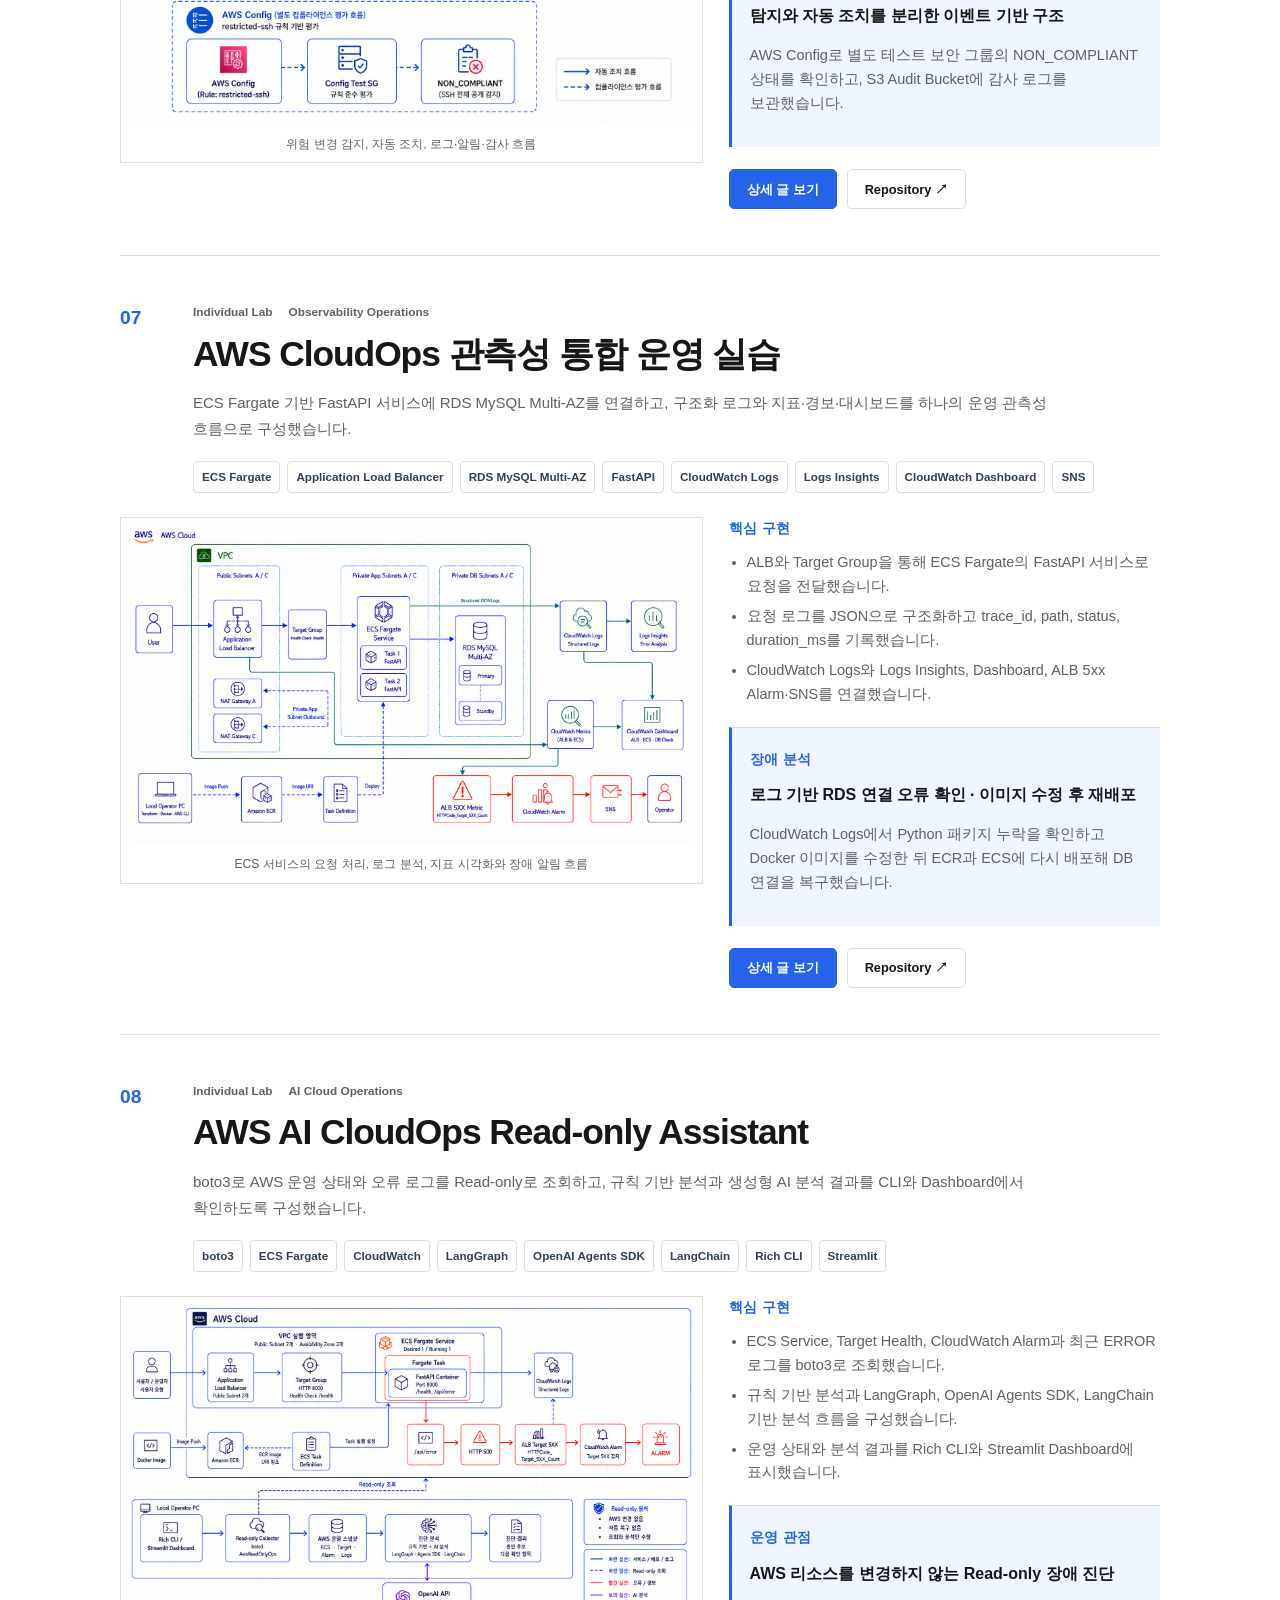
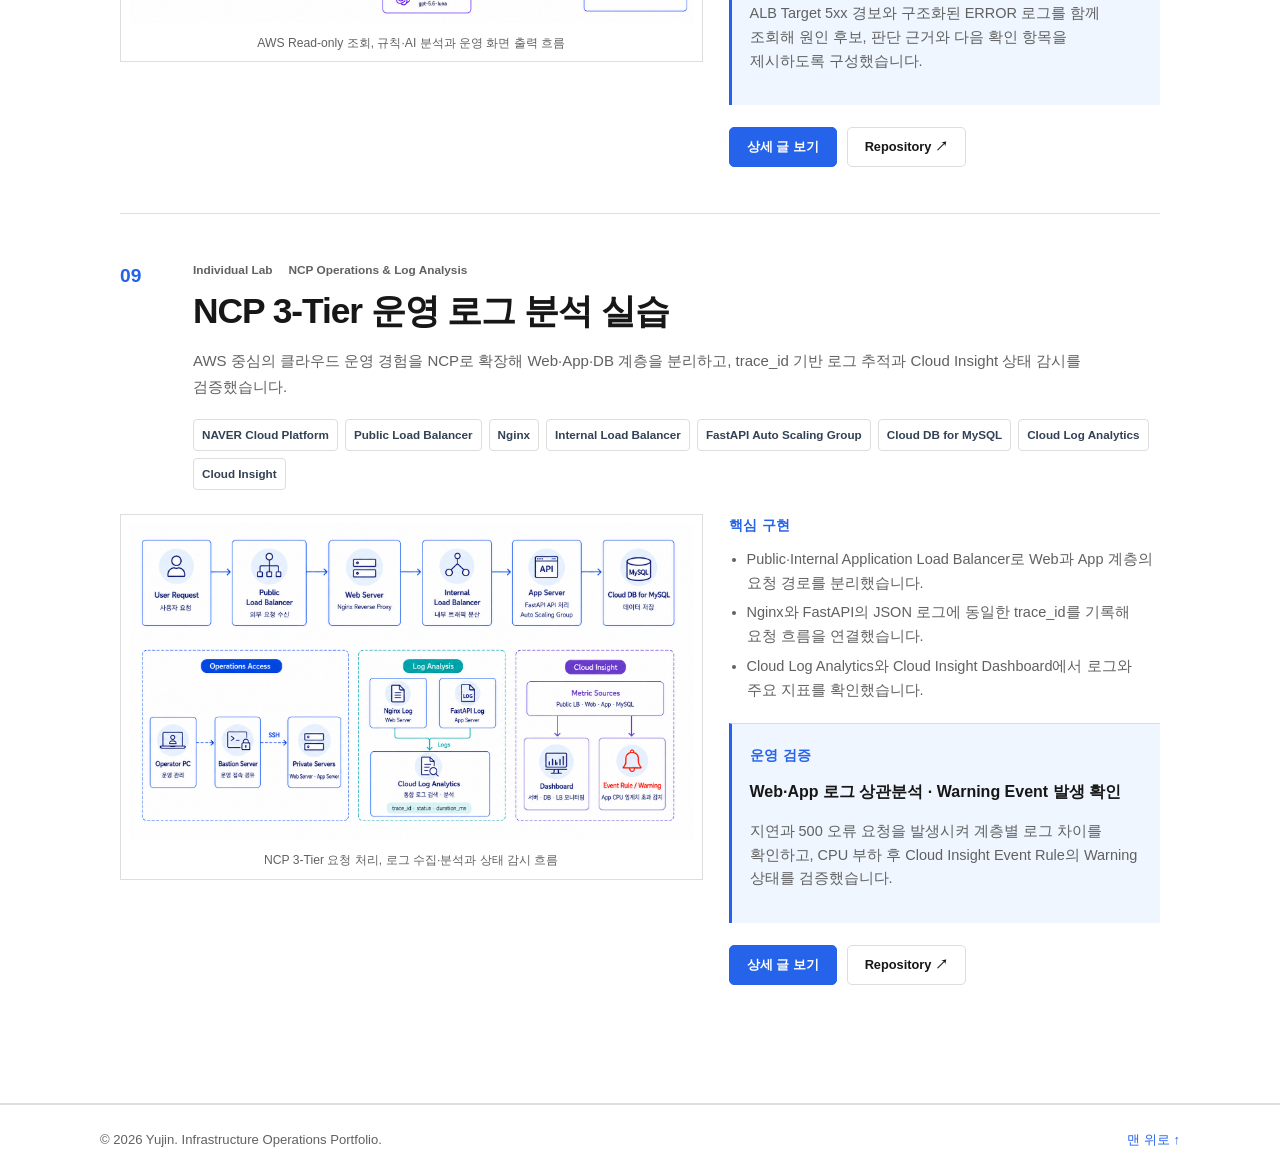
==== commit 6fefad7a: "update: align portfolio content with resume" ====
--- a/projects.html
+++ b/projects.html
@@ -4,7 +4,7 @@
   <meta charset="UTF-8">
   <meta name="viewport" content="width=device-width, initial-scale=1.0">
   <meta name="description" content="Yujin의 팀 프로젝트와 AWS/Linux 클라우드 운영 개인 실습 프로젝트를 소개합니다.">
-  <title>Projects | Infrastructure Operations Resume</title>
+  <title>Projects | Infrastructure Operations Portfolio</title>
   <style>
 :root {
   --bg: #ffffff;
@@ -260,7 +260,7 @@
   .container { width: min(calc(100% - 32px), var(--container)); }
   .section { padding: 56px 0; }
   .header-inner { min-height: 58px; }
-  .logo-text { display: none; }
+  .logo-text { display: inline; }
   .main-nav { gap: 16px; font-size: .84rem; }
   .main-nav a { padding: 18px 0 15px; }
   .hero, .page-hero, .projects-hero, .detail-hero { padding: 64px 0 50px; }
@@ -289,7 +289,6 @@
   <header class="site-header">
     <div class="container header-inner">
       <a class="logo" href="index.html" aria-label="Yujin 홈으로 이동">
-        <span class="logo-mark">YJ</span>
         <span class="logo-text">Yujin Portfolio</span>
       </a>
       <nav class="main-nav" aria-label="주요 메뉴">
@@ -829,7 +828,7 @@
 
   <footer class="site-footer">
     <div class="container footer-inner">
-      <p>© 2026 Yujin. Infrastructure Operations Resume.</p>
+      <p>© 2026 Yujin. Infrastructure Operations Portfolio.</p>
       <a href="#main-content">맨 위로 ↑</a>
     </div>
   </footer>
